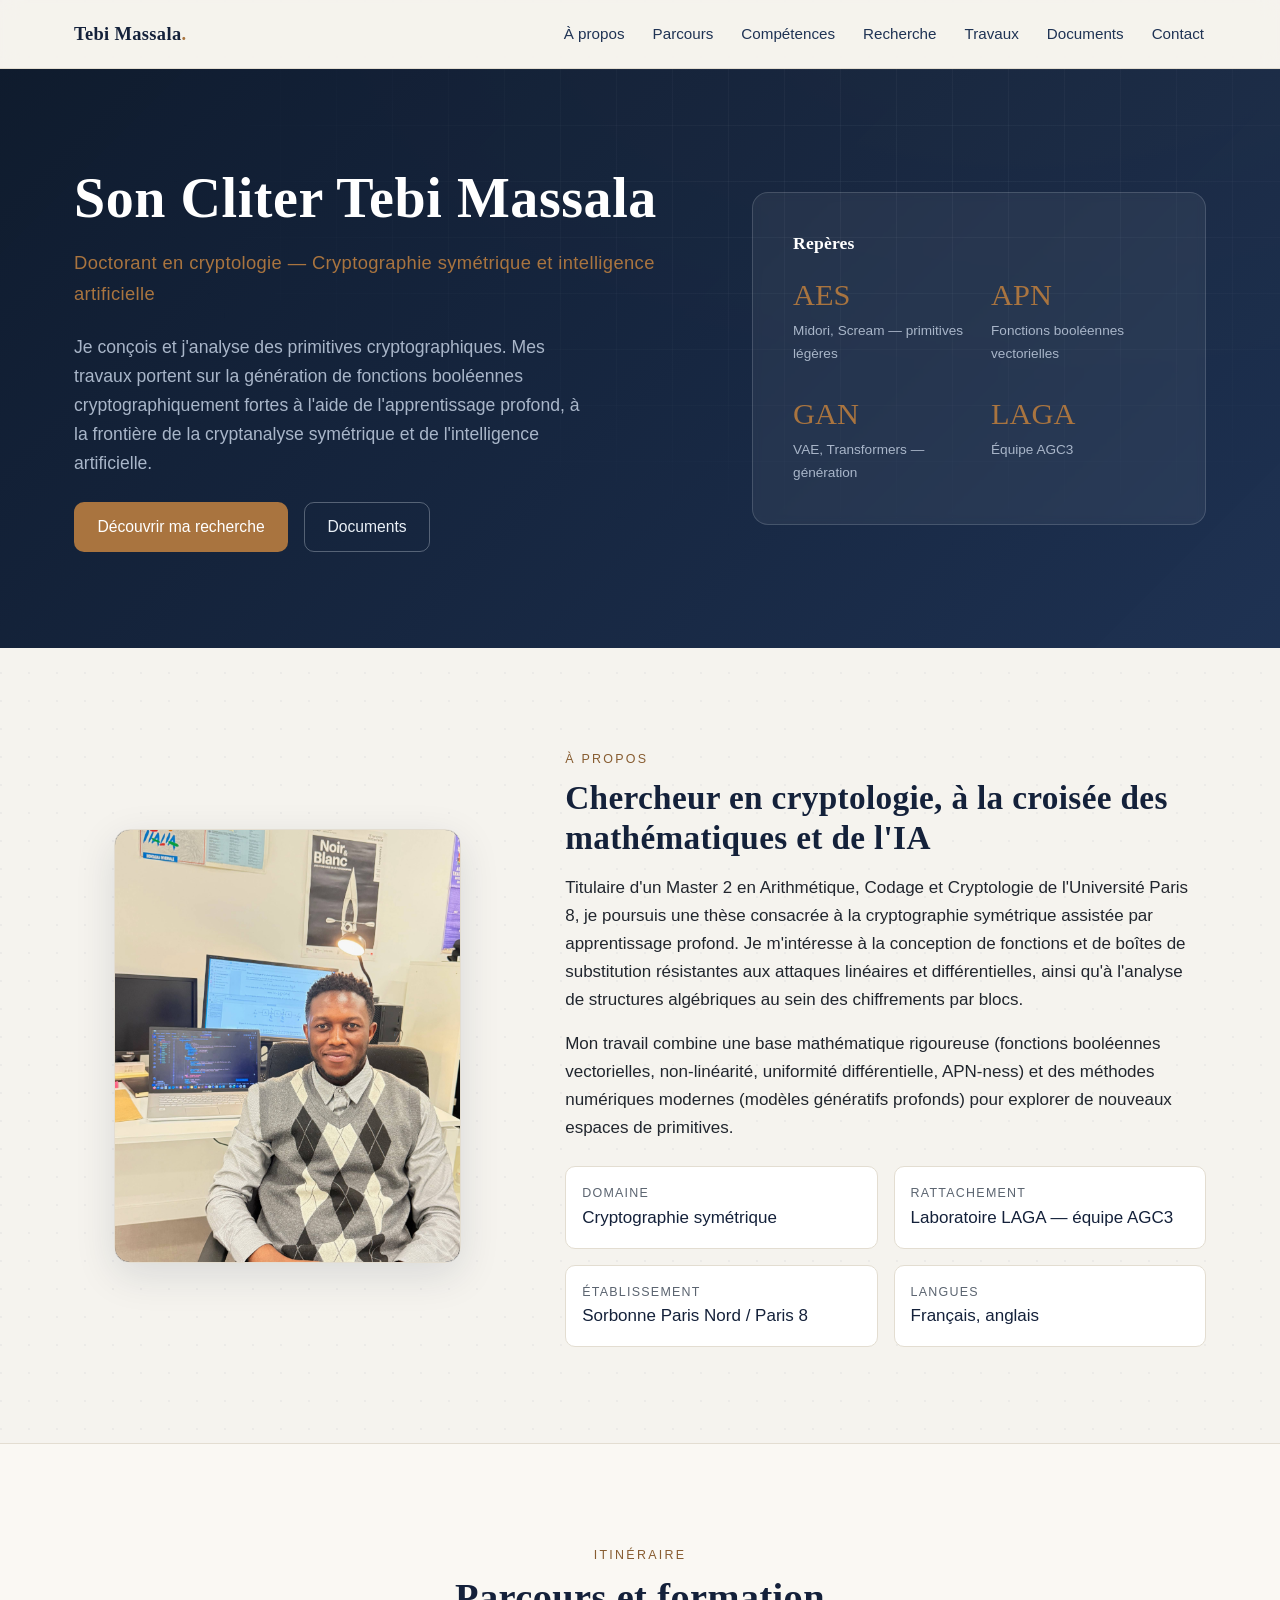
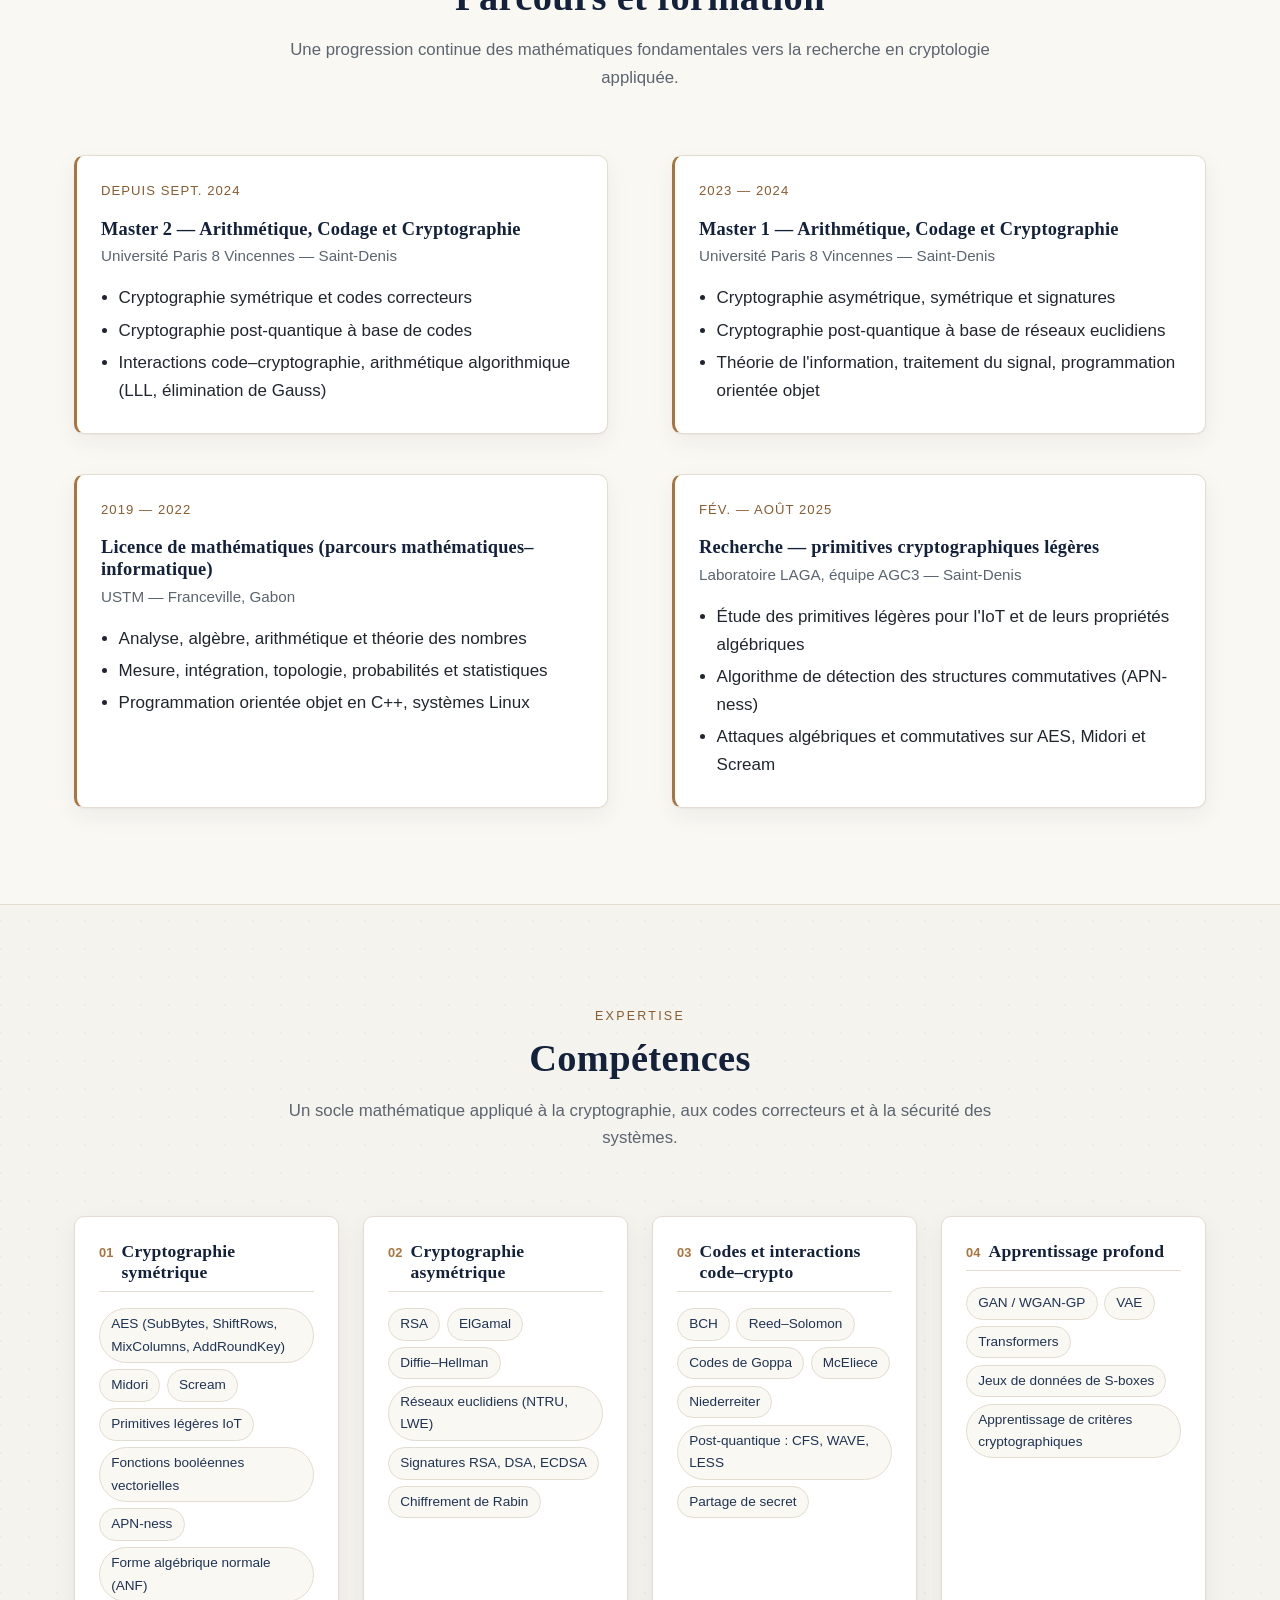
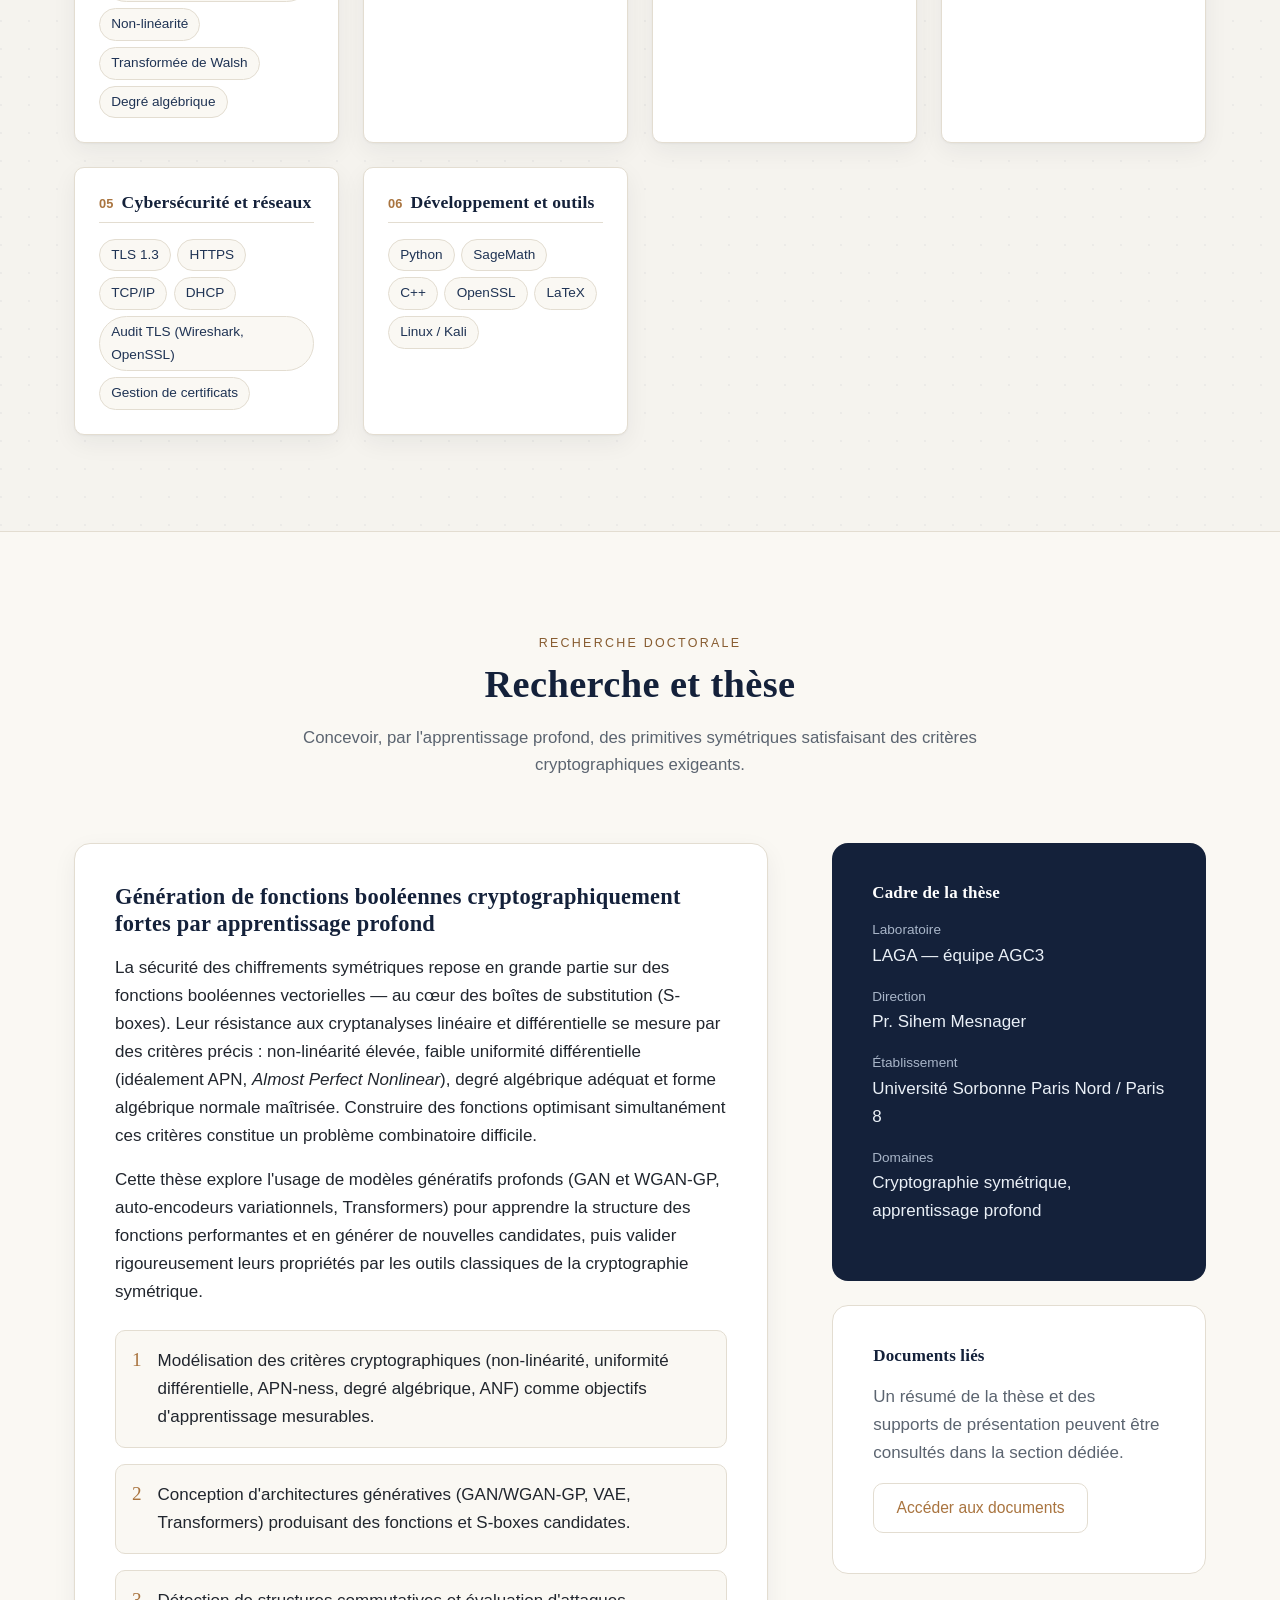
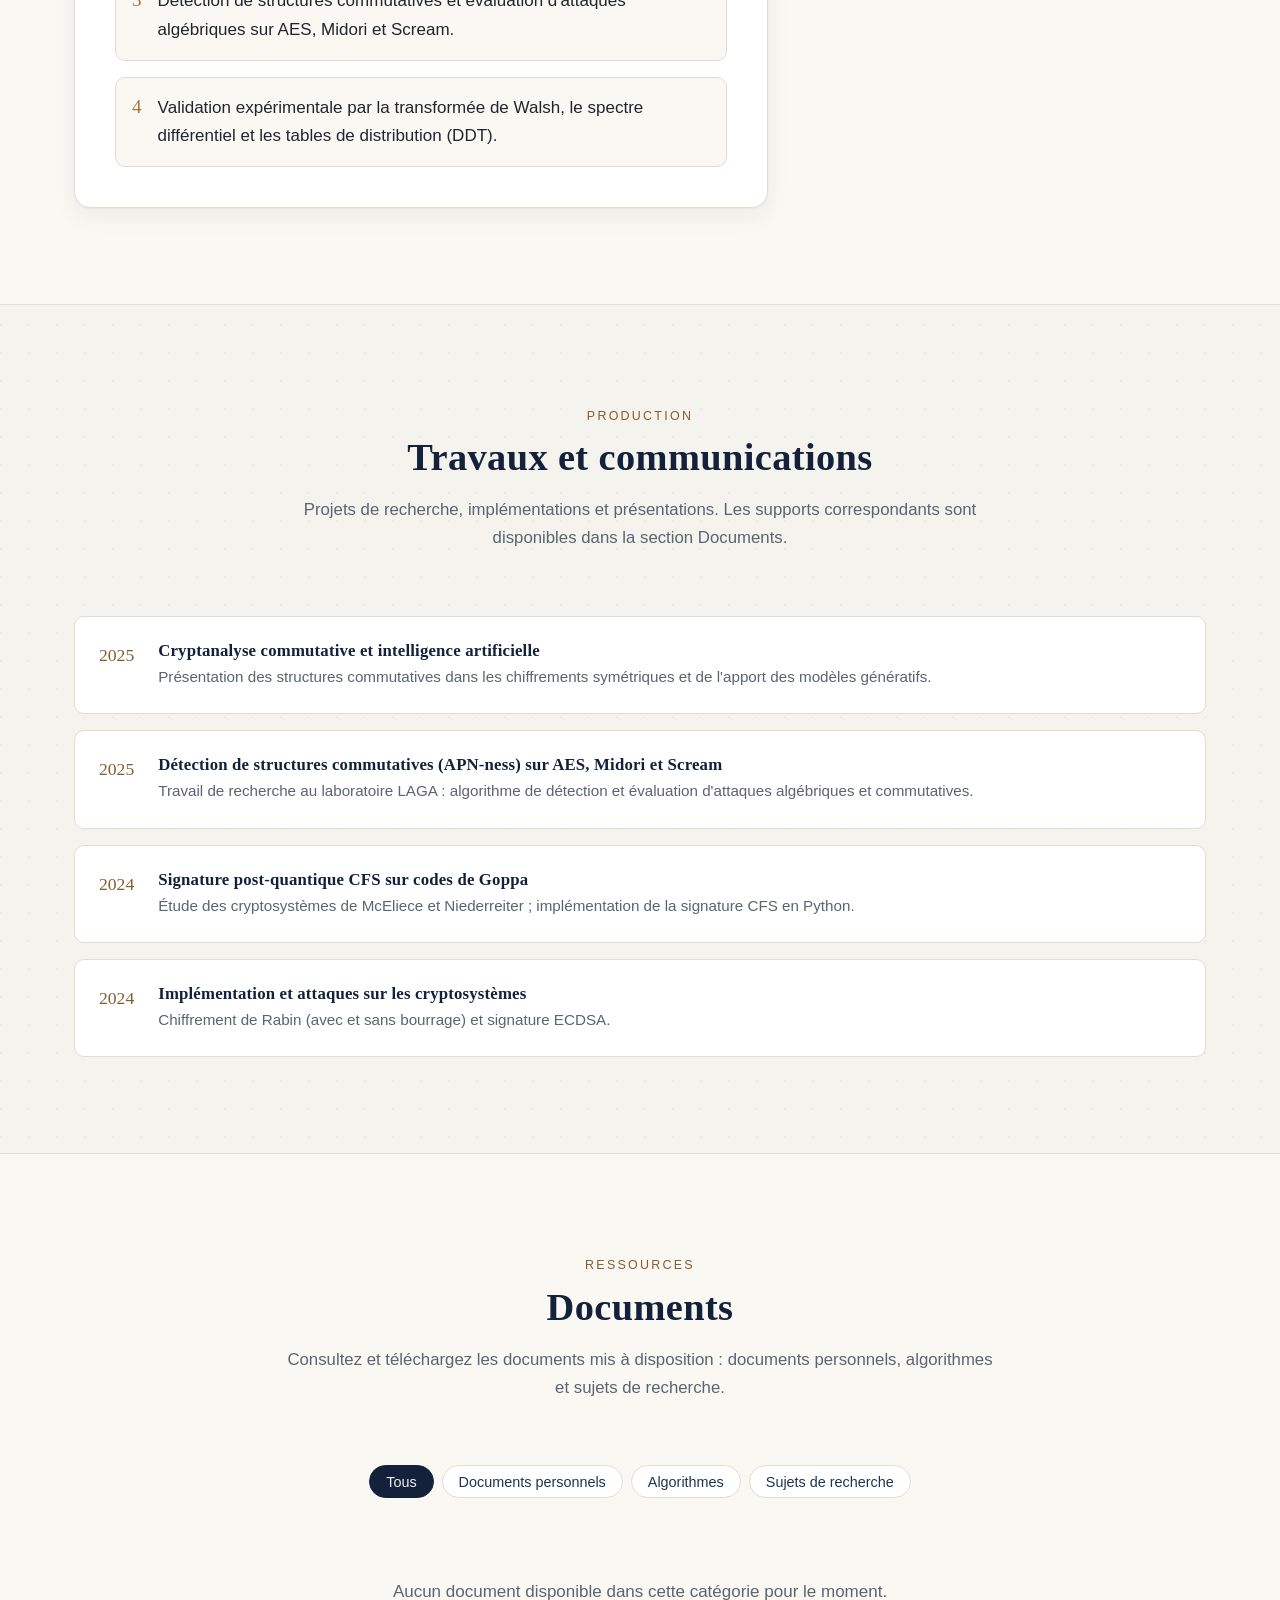
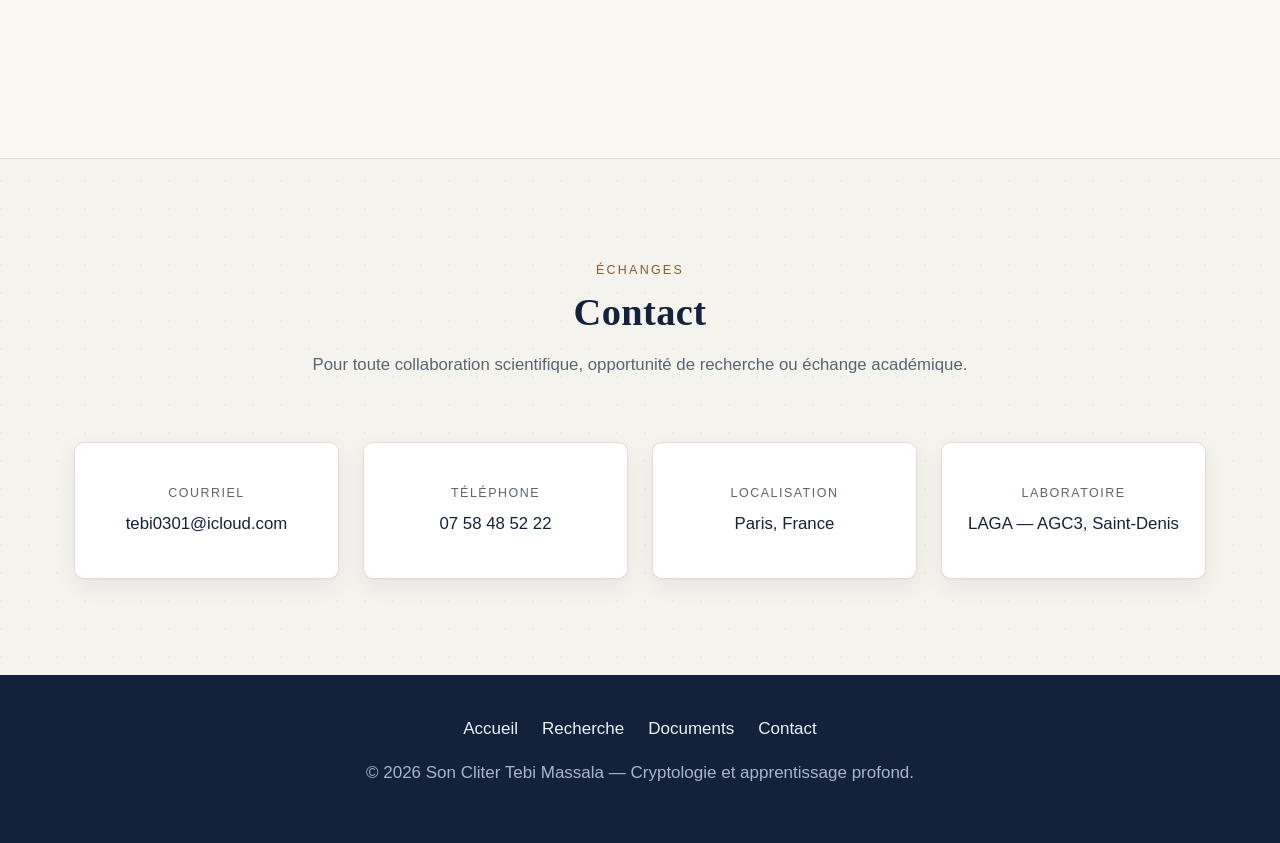
==== index.html @ bdf1daa5 "Site personnel (version GitHub Pages)" ====
<!DOCTYPE html>
<html lang="fr">
<head>
  <meta charset="utf-8">
  <meta name="viewport" content="width=device-width, initial-scale=1">
  <!-- Politique de sécurité du contenu : tout est servi depuis le site lui-même.
       Sur GitHub Pages, les en-têtes HTTP ne sont pas configurables ; cette balise
       apporte une protection équivalente côté navigateur pour l'essentiel. -->
  <meta http-equiv="Content-Security-Policy" content="default-src 'self'; img-src 'self' data:; style-src 'self'; script-src 'self'; base-uri 'self'; object-src 'none'; form-action 'self'">
  <title>Son Cliter Tebi Massala — Cryptologie et apprentissage profond</title>
  <meta name="description" content="Doctorant en cryptologie. Cryptographie symétrique et intelligence artificielle : génération de fonctions booléennes cryptographiquement fortes par apprentissage profond.">
  <meta name="author" content="Son Cliter Tebi Massala">

  <!-- Données structurées (référencement) -->
  <meta property="og:type" content="profile">
  <meta property="og:title" content="Son Cliter Tebi Massala — Cryptologie et IA">
  <meta property="og:description" content="Portfolio scientifique : cryptographie symétrique et apprentissage profond.">
  <meta property="og:locale" content="fr_FR">

  <link rel="icon" href="/img/favicon.svg" type="image/svg+xml">
  <link rel="stylesheet" href="/css/styles.css">
</head>
<body>
  <a class="skip-link" href="#contenu">Aller au contenu principal</a>

  <!-- ===================== EN-TÊTE / NAVIGATION ===================== -->
  <header class="site-header">
    <div class="container nav">
      <a class="nav-brand" href="#accueil">Tebi&nbsp;Massala<span>.</span></a>
      <nav aria-label="Navigation principale">
        <button class="nav-toggle" aria-expanded="false" aria-controls="menu" aria-label="Ouvrir le menu">≡</button>
        <ul class="nav-list" id="menu">
          <li><a href="#a-propos">À propos</a></li>
          <li><a href="#parcours">Parcours</a></li>
          <li><a href="#competences">Compétences</a></li>
          <li><a href="#recherche">Recherche</a></li>
          <li><a href="#publications">Travaux</a></li>
          <li><a href="#documents">Documents</a></li>
          <li><a href="#contact">Contact</a></li>
        </ul>
      </nav>
    </div>
  </header>

  <main id="contenu">

    <!-- ===================== ACCUEIL ===================== -->
    <section class="hero" id="accueil">
      <div class="container hero-grid">
        <div class="hero-intro">
          <h1>Son Cliter Tebi Massala</h1>
          <p class="hero-role">Doctorant en cryptologie — Cryptographie symétrique et intelligence artificielle</p>
          <p class="hero-lead">
            Je conçois et j'analyse des primitives cryptographiques. Mes travaux portent sur la
            génération de fonctions booléennes cryptographiquement fortes à l'aide de l'apprentissage
            profond, à la frontière de la cryptanalyse symétrique et de l'intelligence artificielle.
          </p>
          <div class="hero-actions">
            <a class="btn btn--accent" href="#recherche">Découvrir ma recherche</a>
            <a class="btn btn--ghost-light" href="#documents">Documents</a>
          </div>
        </div>
        <aside class="hero-card" aria-label="Repères">
          <h2>Repères</h2>
          <div class="hero-stats">
            <div class="hero-stat"><div class="num">AES</div><div class="lbl">Midori, Scream — primitives légères</div></div>
            <div class="hero-stat"><div class="num">APN</div><div class="lbl">Fonctions booléennes vectorielles</div></div>
            <div class="hero-stat"><div class="num">GAN</div><div class="lbl">VAE, Transformers — génération</div></div>
            <div class="hero-stat"><div class="num">LAGA</div><div class="lbl">Équipe AGC3</div></div>
          </div>
        </aside>
      </div>
    </section>

    <!-- ===================== À PROPOS ===================== -->
    <section class="section" id="a-propos">
      <div class="container">
        <div class="about-grid">
          <figure class="portrait">
            <!-- Déposez votre photo dans public/img/portrait.jpg : elle s'affichera ici.
                 Tant qu'elle est absente, le monogramme d'arrière-plan reste visible. -->
            <img src="/img/portrait.jpg" alt="Portrait de Son Cliter Tebi Massala" width="480" height="600">
          </figure>
          <div class="about-text">
            <p class="section-eyebrow">À propos</p>
            <h2>Chercheur en cryptologie, à la croisée des mathématiques et de l'IA</h2>
            <p>
              Titulaire d'un Master 2 en Arithmétique, Codage et Cryptologie de l'Université Paris 8,
              je poursuis une thèse consacrée à la cryptographie symétrique assistée par apprentissage
              profond. Je m'intéresse à la conception de fonctions et de boîtes de substitution résistantes
              aux attaques linéaires et différentielles, ainsi qu'à l'analyse de structures algébriques
              au sein des chiffrements par blocs.
            </p>
            <p>
              Mon travail combine une base mathématique rigoureuse (fonctions booléennes vectorielles,
              non-linéarité, uniformité différentielle, APN-ness) et des méthodes numériques modernes
              (modèles génératifs profonds) pour explorer de nouveaux espaces de primitives.
            </p>
            <div class="about-meta">
              <div class="item"><div class="k">Domaine</div><div class="v">Cryptographie symétrique</div></div>
              <div class="item"><div class="k">Rattachement</div><div class="v">Laboratoire LAGA — équipe AGC3</div></div>
              <div class="item"><div class="k">Établissement</div><div class="v">Sorbonne Paris Nord / Paris 8</div></div>
              <div class="item"><div class="k">Langues</div><div class="v">Français, anglais</div></div>
            </div>
          </div>
        </div>
      </div>
    </section>

    <!-- ===================== PARCOURS & FORMATION ===================== -->
    <section class="section section--alt" id="parcours">
      <div class="container">
        <div class="section-head">
          <p class="section-eyebrow">Itinéraire</p>
          <h2 class="section-title">Parcours et formation</h2>
          <p class="section-lead">Une progression continue des mathématiques fondamentales vers la recherche en cryptologie appliquée.</p>
        </div>
        <div class="timeline">
          <article class="tl-item">
            <p class="tl-period">Depuis sept. 2024</p>
            <h3>Master 2 — Arithmétique, Codage et Cryptographie</h3>
            <p class="tl-place">Université Paris 8 Vincennes — Saint-Denis</p>
            <ul>
              <li>Cryptographie symétrique et codes correcteurs</li>
              <li>Cryptographie post-quantique à base de codes</li>
              <li>Interactions code–cryptographie, arithmétique algorithmique (LLL, élimination de Gauss)</li>
            </ul>
          </article>
          <article class="tl-item">
            <p class="tl-period">2023 — 2024</p>
            <h3>Master 1 — Arithmétique, Codage et Cryptographie</h3>
            <p class="tl-place">Université Paris 8 Vincennes — Saint-Denis</p>
            <ul>
              <li>Cryptographie asymétrique, symétrique et signatures</li>
              <li>Cryptographie post-quantique à base de réseaux euclidiens</li>
              <li>Théorie de l'information, traitement du signal, programmation orientée objet</li>
            </ul>
          </article>
          <article class="tl-item">
            <p class="tl-period">2019 — 2022</p>
            <h3>Licence de mathématiques (parcours mathématiques–informatique)</h3>
            <p class="tl-place">USTM — Franceville, Gabon</p>
            <ul>
              <li>Analyse, algèbre, arithmétique et théorie des nombres</li>
              <li>Mesure, intégration, topologie, probabilités et statistiques</li>
              <li>Programmation orientée objet en C++, systèmes Linux</li>
            </ul>
          </article>
          <article class="tl-item">
            <p class="tl-period">Fév. — Août 2025</p>
            <h3>Recherche — primitives cryptographiques légères</h3>
            <p class="tl-place">Laboratoire LAGA, équipe AGC3 — Saint-Denis</p>
            <ul>
              <li>Étude des primitives légères pour l'IoT et de leurs propriétés algébriques</li>
              <li>Algorithme de détection des structures commutatives (APN-ness)</li>
              <li>Attaques algébriques et commutatives sur AES, Midori et Scream</li>
            </ul>
          </article>
        </div>
      </div>
    </section>

    <!-- ===================== COMPÉTENCES ===================== -->
    <section class="section" id="competences">
      <div class="container">
        <div class="section-head">
          <p class="section-eyebrow">Expertise</p>
          <h2 class="section-title">Compétences</h2>
          <p class="section-lead">Un socle mathématique appliqué à la cryptographie, aux codes correcteurs et à la sécurité des systèmes.</p>
        </div>
        <div class="skills-grid">
          <article class="skill-card">
            <h3><span class="idx">01</span> Cryptographie symétrique</h3>
            <ul class="tag-list">
              <li>AES (SubBytes, ShiftRows, MixColumns, AddRoundKey)</li>
              <li>Midori</li><li>Scream</li><li>Primitives légères IoT</li>
              <li>Fonctions booléennes vectorielles</li><li>APN-ness</li>
              <li>Forme algébrique normale (ANF)</li><li>Non-linéarité</li>
              <li>Transformée de Walsh</li><li>Degré algébrique</li>
            </ul>
          </article>
          <article class="skill-card">
            <h3><span class="idx">02</span> Cryptographie asymétrique</h3>
            <ul class="tag-list">
              <li>RSA</li><li>ElGamal</li><li>Diffie–Hellman</li>
              <li>Réseaux euclidiens (NTRU, LWE)</li>
              <li>Signatures RSA, DSA, ECDSA</li><li>Chiffrement de Rabin</li>
            </ul>
          </article>
          <article class="skill-card">
            <h3><span class="idx">03</span> Codes et interactions code–crypto</h3>
            <ul class="tag-list">
              <li>BCH</li><li>Reed–Solomon</li><li>Codes de Goppa</li>
              <li>McEliece</li><li>Niederreiter</li>
              <li>Post-quantique : CFS, WAVE, LESS</li>
              <li>Partage de secret</li>
            </ul>
          </article>
          <article class="skill-card">
            <h3><span class="idx">04</span> Apprentissage profond</h3>
            <ul class="tag-list">
              <li>GAN / WGAN-GP</li><li>VAE</li><li>Transformers</li>
              <li>Jeux de données de S-boxes</li>
              <li>Apprentissage de critères cryptographiques</li>
            </ul>
          </article>
          <article class="skill-card">
            <h3><span class="idx">05</span> Cybersécurité et réseaux</h3>
            <ul class="tag-list">
              <li>TLS 1.3</li><li>HTTPS</li><li>TCP/IP</li><li>DHCP</li>
              <li>Audit TLS (Wireshark, OpenSSL)</li><li>Gestion de certificats</li>
            </ul>
          </article>
          <article class="skill-card">
            <h3><span class="idx">06</span> Développement et outils</h3>
            <ul class="tag-list">
              <li>Python</li><li>SageMath</li><li>C++</li>
              <li>OpenSSL</li><li>LaTeX</li><li>Linux / Kali</li>
            </ul>
          </article>
        </div>
      </div>
    </section>

    <!-- ===================== RECHERCHE & THÈSE ===================== -->
    <section class="section section--alt" id="recherche">
      <div class="container">
        <div class="section-head">
          <p class="section-eyebrow">Recherche doctorale</p>
          <h2 class="section-title">Recherche et thèse</h2>
          <p class="section-lead">Concevoir, par l'apprentissage profond, des primitives symétriques satisfaisant des critères cryptographiques exigeants.</p>
        </div>
        <div class="research">
          <article class="research-main">
            <h3>Génération de fonctions booléennes cryptographiquement fortes par apprentissage profond</h3>
            <p class="research-abstract">
              La sécurité des chiffrements symétriques repose en grande partie sur des fonctions
              booléennes vectorielles — au cœur des boîtes de substitution (S-boxes). Leur résistance
              aux cryptanalyses linéaire et différentielle se mesure par des critères précis :
              non-linéarité élevée, faible uniformité différentielle (idéalement APN, <em>Almost Perfect
              Nonlinear</em>), degré algébrique adéquat et forme algébrique normale maîtrisée. Construire
              des fonctions optimisant simultanément ces critères constitue un problème combinatoire
              difficile.
            </p>
            <p class="research-abstract">
              Cette thèse explore l'usage de modèles génératifs profonds (GAN et WGAN-GP, auto-encodeurs
              variationnels, Transformers) pour apprendre la structure des fonctions performantes et en
              générer de nouvelles candidates, puis valider rigoureusement leurs propriétés par les outils
              classiques de la cryptographie symétrique.
            </p>
            <ol class="axes">
              <li><span class="ax-num">1</span><span>Modélisation des critères cryptographiques (non-linéarité, uniformité différentielle, APN-ness, degré algébrique, ANF) comme objectifs d'apprentissage mesurables.</span></li>
              <li><span class="ax-num">2</span><span>Conception d'architectures génératives (GAN/WGAN-GP, VAE, Transformers) produisant des fonctions et S-boxes candidates.</span></li>
              <li><span class="ax-num">3</span><span>Détection de structures commutatives et évaluation d'attaques algébriques sur AES, Midori et Scream.</span></li>
              <li><span class="ax-num">4</span><span>Validation expérimentale par la transformée de Walsh, le spectre différentiel et les tables de distribution (DDT).</span></li>
            </ol>
          </article>
          <aside class="research-aside">
            <div class="aside-card">
              <h4>Cadre de la thèse</h4>
              <div class="k">Laboratoire</div><div class="v">LAGA — équipe AGC3</div>
              <div class="k">Direction</div><div class="v">Pr. Sihem Mesnager</div>
              <div class="k">Établissement</div><div class="v">Université Sorbonne Paris Nord / Paris 8</div>
              <div class="k">Domaines</div><div class="v">Cryptographie symétrique, apprentissage profond</div>
            </div>
            <div class="aside-card aside-card--light">
              <h4>Documents liés</h4>
              <p>Un résumé de la thèse et des supports de présentation peuvent être consultés dans la section dédiée.</p>
              <a class="btn btn--ghost" href="#documents">Accéder aux documents</a>
            </div>
          </aside>
        </div>
      </div>
    </section>

    <!-- ===================== TRAVAUX & COMMUNICATIONS ===================== -->
    <section class="section" id="publications">
      <div class="container">
        <div class="section-head">
          <p class="section-eyebrow">Production</p>
          <h2 class="section-title">Travaux et communications</h2>
          <p class="section-lead">Projets de recherche, implémentations et présentations. Les supports correspondants sont disponibles dans la section Documents.</p>
        </div>
        <ul class="pub-list">
          <li class="pub-item">
            <span class="pub-year">2025</span>
            <div>
              <h3>Cryptanalyse commutative et intelligence artificielle</h3>
              <p>Présentation des structures commutatives dans les chiffrements symétriques et de l'apport des modèles génératifs.</p>
            </div>
          </li>
          <li class="pub-item">
            <span class="pub-year">2025</span>
            <div>
              <h3>Détection de structures commutatives (APN-ness) sur AES, Midori et Scream</h3>
              <p>Travail de recherche au laboratoire LAGA : algorithme de détection et évaluation d'attaques algébriques et commutatives.</p>
            </div>
          </li>
          <li class="pub-item">
            <span class="pub-year">2024</span>
            <div>
              <h3>Signature post-quantique CFS sur codes de Goppa</h3>
              <p>Étude des cryptosystèmes de McEliece et Niederreiter ; implémentation de la signature CFS en Python.</p>
            </div>
          </li>
          <li class="pub-item">
            <span class="pub-year">2024</span>
            <div>
              <h3>Implémentation et attaques sur les cryptosystèmes</h3>
              <p>Chiffrement de Rabin (avec et sans bourrage) et signature ECDSA.</p>
            </div>
          </li>
        </ul>
      </div>
    </section>

    <!-- ===================== DOCUMENTS ===================== -->
    <section class="section section--alt" id="documents">
      <div class="container">
        <div class="section-head">
          <p class="section-eyebrow">Ressources</p>
          <h2 class="section-title">Documents</h2>
          <p class="section-lead">Consultez et téléchargez les documents mis à disposition : documents personnels, algorithmes et sujets de recherche.</p>
        </div>

        <div class="doc-filters" id="doc-filters" role="group" aria-label="Filtrer les documents par catégorie">
          <button class="doc-filter" data-cat="all" aria-pressed="true">Tous</button>
          <button class="doc-filter" data-cat="documents-personnels" aria-pressed="false">Documents personnels</button>
          <button class="doc-filter" data-cat="algorithmes" aria-pressed="false">Algorithmes</button>
          <button class="doc-filter" data-cat="sujets-de-recherche" aria-pressed="false">Sujets de recherche</button>
        </div>

        <div class="docs-grid" id="docs-grid" aria-live="polite">
          <p class="doc-empty">Chargement des documents…</p>
        </div>
      </div>
    </section>

    <!-- ===================== CONTACT ===================== -->
    <section class="section" id="contact">
      <div class="container">
        <div class="section-head">
          <p class="section-eyebrow">Échanges</p>
          <h2 class="section-title">Contact</h2>
          <p class="section-lead">Pour toute collaboration scientifique, opportunité de recherche ou échange académique.</p>
        </div>
        <div class="contact-grid">
          <div class="contact-card">
            <div class="k">Courriel</div>
            <a class="v" href="mailto:tebi0301@icloud.com">tebi0301@icloud.com</a>
          </div>
          <div class="contact-card">
            <div class="k">Téléphone</div>
            <a class="v" href="tel:+33758485222">07 58 48 52 22</a>
          </div>
          <div class="contact-card">
            <div class="k">Localisation</div>
            <div class="v">Paris, France</div>
          </div>
          <div class="contact-card">
            <div class="k">Laboratoire</div>
            <div class="v">LAGA — AGC3, Saint-Denis</div>
          </div>
        </div>
      </div>
    </section>

  </main>

  <!-- ===================== PIED DE PAGE ===================== -->
  <footer class="site-footer">
    <div class="container">
      <nav class="footer-nav" aria-label="Navigation de pied de page">
        <a href="#accueil">Accueil</a>
        <a href="#recherche">Recherche</a>
        <a href="#documents">Documents</a>
        <a href="#contact">Contact</a>
      </nav>
      <p>&copy; <span id="year"></span> Son Cliter Tebi Massala — Cryptologie et apprentissage profond.</p>
    </div>
  </footer>

  <script src="/js/main.js" defer></script>
</body>
</html>
---- css/styles.css ----
/* =============================================================================
   Système de design — portfolio scientifique
   Palette neutre et profonde (navy / sable / cuivre), typographie soignée,
   mises en page en grille occupant l'espace horizontal et vertical.
   ========================================================================== */

:root {
  /* Couleurs */
  --ink: #14213a;          /* navy profond — texte fort, fonds sombres */
  --ink-soft: #1f3354;
  --paper: #f5f3ee;        /* sable chaud — fond général */
  --surface: #ffffff;
  --surface-alt: #faf8f3;
  --line: #e3ddd1;         /* filets discrets */
  --muted: #5b6470;        /* texte secondaire */
  --text: #21262e;         /* texte principal */
  --accent: #a9743f;       /* cuivre sobre */
  --accent-deep: #875c30;
  --on-dark: #eaf0f7;
  --on-dark-muted: #a9b6c9;

  /* Typographie */
  --serif: "Iowan Old Style", "Palatino Linotype", Palatino, Georgia, "Times New Roman", serif;
  --sans: -apple-system, BlinkMacSystemFont, "Segoe UI", Roboto, "Helvetica Neue", Arial, sans-serif;

  /* Échelle d'espacement régulière */
  --space-1: 0.5rem;
  --space-2: 1rem;
  --space-3: 1.5rem;
  --space-4: 2.5rem;
  --space-5: 4rem;
  --space-6: 6rem;

  --radius: 10px;
  --radius-lg: 16px;
  --shadow: 0 1px 2px rgba(20, 33, 58, 0.04), 0 8px 24px rgba(20, 33, 58, 0.06);
  --shadow-lg: 0 12px 40px rgba(20, 33, 58, 0.12);

  --container: 1180px;
}

/* --- Réinitialisation légère --------------------------------------------- */
*,
*::before,
*::after { box-sizing: border-box; }

html { scroll-behavior: smooth; }

body {
  margin: 0;
  font-family: var(--sans);
  font-size: 17px;
  line-height: 1.65;
  color: var(--text);
  background-color: var(--paper);
  /* Texture géométrique très discrète, évoquant un réseau/lattice. */
  background-image:
    radial-gradient(circle at 1px 1px, rgba(20, 33, 58, 0.04) 1px, transparent 0);
  background-size: 28px 28px;
  -webkit-font-smoothing: antialiased;
  text-rendering: optimizeLegibility;
}

h1, h2, h3, h4 {
  font-family: var(--serif);
  color: var(--ink);
  line-height: 1.2;
  font-weight: 600;
  margin: 0 0 var(--space-2);
  letter-spacing: 0.01em;
}

p { margin: 0 0 var(--space-2); }

a { color: var(--accent-deep); text-decoration: none; }
a:hover { text-decoration: underline; }

img { max-width: 100%; display: block; }

:focus-visible {
  outline: 3px solid var(--accent);
  outline-offset: 2px;
  border-radius: 4px;
}

/* Lien d'évitement pour l'accessibilité clavier. */
.skip-link {
  position: absolute;
  left: -999px;
  top: 0;
  background: var(--ink);
  color: var(--on-dark);
  padding: var(--space-1) var(--space-2);
  z-index: 100;
}
.skip-link:focus { left: var(--space-2); top: var(--space-2); }

/* --- Conteneurs et rythme vertical --------------------------------------- */
.container {
  width: 100%;
  max-width: var(--container);
  margin-inline: auto;
  padding-inline: var(--space-3);
}

.section { padding-block: var(--space-6); }
.section--alt { background: var(--surface-alt); border-block: 1px solid var(--line); }

.section-head {
  text-align: center;
  max-width: 720px;
  margin: 0 auto var(--space-5);
}
.section-eyebrow {
  display: inline-block;
  font-family: var(--sans);
  font-size: 0.78rem;
  letter-spacing: 0.18em;
  text-transform: uppercase;
  color: var(--accent-deep);
  margin-bottom: var(--space-1);
}
.section-title { font-size: clamp(1.7rem, 3vw, 2.4rem); }
.section-lead { color: var(--muted); font-size: 1.05rem; }

/* --- En-tête / navigation ------------------------------------------------ */
.site-header {
  position: sticky;
  top: 0;
  z-index: 50;
  background: rgba(245, 243, 238, 0.85);
  backdrop-filter: saturate(150%) blur(10px);
  border-bottom: 1px solid var(--line);
}
.nav {
  display: flex;
  align-items: center;
  justify-content: space-between;
  gap: var(--space-3);
  height: 68px;
}
.nav-brand {
  font-family: var(--serif);
  font-weight: 600;
  font-size: 1.15rem;
  color: var(--ink);
  letter-spacing: 0.02em;
}
.nav-brand span { color: var(--accent); }
.nav-list {
  display: flex;
  gap: var(--space-3);
  list-style: none;
  margin: 0;
  padding: 0;
}
.nav-list a {
  color: var(--ink-soft);
  font-size: 0.95rem;
  padding: var(--space-1) 2px;
  border-bottom: 2px solid transparent;
}
.nav-list a:hover { text-decoration: none; border-bottom-color: var(--accent); }

.nav-toggle {
  display: none;
  background: none;
  border: 1px solid var(--line);
  border-radius: 8px;
  width: 44px;
  height: 40px;
  cursor: pointer;
  color: var(--ink);
}

/* --- Boutons ------------------------------------------------------------- */
.btn {
  display: inline-flex;
  align-items: center;
  gap: var(--space-1);
  font-family: var(--sans);
  font-size: 0.98rem;
  font-weight: 500;
  padding: 0.7rem 1.4rem;
  border-radius: var(--radius);
  border: 1px solid transparent;
  cursor: pointer;
  transition: transform 0.15s ease, background 0.2s ease, box-shadow 0.2s ease;
}
.btn:hover { text-decoration: none; transform: translateY(-1px); }
.btn--primary { background: var(--ink); color: var(--on-dark); }
.btn--primary:hover { background: var(--ink-soft); }
.btn--ghost { background: transparent; color: var(--ink); border-color: var(--line); }
.btn--ghost:hover { border-color: var(--accent); }
.btn--accent { background: var(--accent); color: #fff; }
.btn--accent:hover { background: var(--accent-deep); }
/* Variante du bouton fantôme sur fond sombre (accueil). */
.btn--ghost-light { background: transparent; color: var(--on-dark); border-color: rgba(234, 240, 247, 0.3); }
.btn--ghost-light:hover { border-color: var(--accent); }

/* --- Accueil (hero) ------------------------------------------------------ */
.hero {
  position: relative;
  color: var(--on-dark);
  background:
    linear-gradient(135deg, rgba(15, 27, 45, 0.94), rgba(31, 51, 84, 0.92)),
    radial-gradient(1200px 600px at 80% -10%, rgba(169, 116, 63, 0.35), transparent 60%);
  background-color: var(--ink);
  overflow: hidden;
}
/* Motif de lignes croisées discret, évoquant une grille cryptographique. */
.hero::after {
  content: "";
  position: absolute;
  inset: 0;
  background-image:
    linear-gradient(rgba(234, 240, 247, 0.05) 1px, transparent 1px),
    linear-gradient(90deg, rgba(234, 240, 247, 0.05) 1px, transparent 1px);
  background-size: 56px 56px;
  mask-image: radial-gradient(1000px 500px at 70% 20%, #000, transparent 75%);
  pointer-events: none;
}
.hero-grid {
  position: relative;
  display: grid;
  grid-template-columns: 1.15fr 0.85fr;
  gap: var(--space-5);
  align-items: center;
  padding-block: var(--space-6);
}
.hero h1 {
  color: #fff;
  font-size: clamp(2.2rem, 4.6vw, 3.5rem);
  margin-bottom: var(--space-2);
}
.hero-role {
  font-size: 1.15rem;
  color: var(--accent);
  font-weight: 500;
  letter-spacing: 0.02em;
  margin-bottom: var(--space-3);
}
.hero-lead { color: var(--on-dark-muted); font-size: 1.1rem; max-width: 52ch; }
.hero-actions { display: flex; flex-wrap: wrap; gap: var(--space-2); margin-top: var(--space-3); }

.hero-card {
  background: rgba(255, 255, 255, 0.06);
  border: 1px solid rgba(234, 240, 247, 0.16);
  border-radius: var(--radius-lg);
  padding: var(--space-4);
  backdrop-filter: blur(4px);
}
.hero-card h2 { color: #fff; font-size: 1.1rem; }
.hero-stats { display: grid; grid-template-columns: repeat(2, 1fr); gap: var(--space-3); margin-top: var(--space-2); }
.hero-stat .num { font-family: var(--serif); font-size: 1.9rem; color: var(--accent); }
.hero-stat .lbl { color: var(--on-dark-muted); font-size: 0.85rem; }

/* --- À propos ------------------------------------------------------------ */
.about-grid {
  display: grid;
  grid-template-columns: 0.8fr 1.2fr;
  gap: var(--space-5);
  align-items: center;
}
.portrait {
  position: relative;
  border-radius: var(--radius-lg);
  overflow: hidden;
  box-shadow: var(--shadow-lg);
  border: 1px solid var(--line);
  /* Le monogramme sert d'arrière-plan de secours tant que la photo n'est pas
     déposée : si /img/portrait.jpg est absent, ce visuel reste affiché. */
  background: var(--surface) url('/img/portrait.svg') center / cover no-repeat;
}
.portrait img { width: 100%; height: 100%; object-fit: cover; aspect-ratio: 4 / 5; }
.about-text h2 { font-size: clamp(1.6rem, 2.6vw, 2.1rem); }
.about-meta {
  display: grid;
  grid-template-columns: repeat(2, 1fr);
  gap: var(--space-2);
  margin-top: var(--space-3);
}
.about-meta .item {
  background: var(--surface);
  border: 1px solid var(--line);
  border-radius: var(--radius);
  padding: var(--space-2);
}
.about-meta .k { font-size: 0.78rem; letter-spacing: 0.1em; text-transform: uppercase; color: var(--muted); }
.about-meta .v { font-weight: 500; color: var(--ink); }

/* --- Parcours (frise) ---------------------------------------------------- */
.timeline {
  display: grid;
  grid-template-columns: 1fr 1fr;
  gap: var(--space-4) var(--space-5);
}
.tl-item {
  background: var(--surface);
  border: 1px solid var(--line);
  border-left: 3px solid var(--accent);
  border-radius: var(--radius);
  padding: var(--space-3);
  box-shadow: var(--shadow);
}
.tl-period { font-size: 0.82rem; letter-spacing: 0.08em; text-transform: uppercase; color: var(--accent-deep); }
.tl-item h3 { font-size: 1.15rem; margin: 0.3rem 0 0.2rem; }
.tl-place { color: var(--muted); font-size: 0.95rem; margin-bottom: var(--space-2); }
.tl-item ul { margin: 0; padding-left: 1.1rem; color: var(--text); }
.tl-item li { margin-bottom: 0.25rem; }

/* --- Compétences --------------------------------------------------------- */
.skills-grid {
  display: grid;
  grid-template-columns: repeat(auto-fit, minmax(260px, 1fr));
  gap: var(--space-3);
}
.skill-card {
  background: var(--surface);
  border: 1px solid var(--line);
  border-radius: var(--radius);
  padding: var(--space-3);
  box-shadow: var(--shadow);
}
.skill-card h3 {
  font-size: 1.1rem;
  display: flex;
  align-items: baseline;
  gap: var(--space-1);
  border-bottom: 1px solid var(--line);
  padding-bottom: var(--space-1);
  margin-bottom: var(--space-2);
}
.skill-card h3 .idx { font-family: var(--sans); font-size: 0.8rem; color: var(--accent); }
.tag-list { display: flex; flex-wrap: wrap; gap: 0.4rem; list-style: none; margin: 0; padding: 0; }
.tag-list li {
  font-size: 0.85rem;
  color: var(--ink-soft);
  background: var(--surface-alt);
  border: 1px solid var(--line);
  border-radius: 999px;
  padding: 0.25rem 0.7rem;
}

/* --- Recherche & thèse --------------------------------------------------- */
.research {
  display: grid;
  grid-template-columns: 1.3fr 0.7fr;
  gap: var(--space-5);
  align-items: start;
}
.research-main {
  background: var(--surface);
  border: 1px solid var(--line);
  border-radius: var(--radius-lg);
  padding: var(--space-4);
  box-shadow: var(--shadow);
}
.research-main h3 { font-size: 1.4rem; }
.research-abstract { color: var(--text); }
.axes { list-style: none; margin: var(--space-3) 0 0; padding: 0; display: grid; gap: var(--space-2); }
.axes li {
  display: grid;
  grid-template-columns: auto 1fr;
  gap: var(--space-2);
  align-items: start;
  padding: var(--space-2);
  background: var(--surface-alt);
  border: 1px solid var(--line);
  border-radius: var(--radius);
}
.axes .ax-num {
  font-family: var(--serif);
  color: var(--accent);
  font-size: 1.2rem;
  line-height: 1.4;
}
.research-aside {
  display: grid;
  gap: var(--space-3);
}
.aside-card {
  background: var(--ink);
  color: var(--on-dark);
  border-radius: var(--radius-lg);
  padding: var(--space-4);
}
.aside-card h4 { color: #fff; }
.aside-card .k { color: var(--on-dark-muted); font-size: 0.85rem; }
.aside-card .v { color: var(--on-dark); font-weight: 500; margin-bottom: var(--space-2); }
.aside-card a { color: var(--accent); }
/* Variante claire de la carte latérale. */
.aside-card--light { background: var(--surface); color: var(--text); border: 1px solid var(--line); }
.aside-card--light h4 { color: var(--ink); }
.aside-card--light p { color: var(--muted); margin: 0 0 var(--space-2); }

/* --- Publications -------------------------------------------------------- */
.pub-list { list-style: none; margin: 0; padding: 0; display: grid; gap: var(--space-2); }
.pub-item {
  display: grid;
  grid-template-columns: auto 1fr;
  gap: var(--space-3);
  background: var(--surface);
  border: 1px solid var(--line);
  border-radius: var(--radius);
  padding: var(--space-3);
}
.pub-year {
  font-family: var(--serif);
  font-size: 1.1rem;
  color: var(--accent-deep);
  white-space: nowrap;
}
.pub-item h3 { font-size: 1.05rem; margin-bottom: 0.2rem; }
.pub-item p { color: var(--muted); margin: 0; font-size: 0.95rem; }

/* --- Documents ----------------------------------------------------------- */
.doc-filters {
  display: flex;
  flex-wrap: wrap;
  justify-content: center;
  gap: var(--space-1);
  margin-bottom: var(--space-4);
}
.doc-filter {
  font-family: var(--sans);
  font-size: 0.9rem;
  padding: 0.45rem 1rem;
  border: 1px solid var(--line);
  background: var(--surface);
  border-radius: 999px;
  cursor: pointer;
  color: var(--ink-soft);
}
.doc-filter[aria-pressed="true"] { background: var(--ink); color: var(--on-dark); border-color: var(--ink); }

.docs-grid {
  display: grid;
  grid-template-columns: repeat(auto-fill, minmax(280px, 1fr));
  gap: var(--space-3);
}
.doc-card {
  display: flex;
  flex-direction: column;
  background: var(--surface);
  border: 1px solid var(--line);
  border-radius: var(--radius);
  padding: var(--space-3);
  box-shadow: var(--shadow);
}
.doc-cat {
  font-size: 0.74rem;
  letter-spacing: 0.1em;
  text-transform: uppercase;
  color: var(--accent-deep);
  margin-bottom: var(--space-1);
}
.doc-card h3 { font-size: 1.1rem; margin-bottom: 0.3rem; }
.doc-card p { color: var(--muted); font-size: 0.92rem; flex: 1; }
.doc-meta { font-size: 0.82rem; color: var(--muted); margin-bottom: var(--space-2); }
.doc-empty { text-align: center; color: var(--muted); padding: var(--space-4); grid-column: 1 / -1; }

/* --- Contact ------------------------------------------------------------- */
.contact-grid {
  display: grid;
  grid-template-columns: repeat(auto-fit, minmax(240px, 1fr));
  gap: var(--space-3);
}
.contact-card {
  text-align: center;
  background: var(--surface);
  border: 1px solid var(--line);
  border-radius: var(--radius);
  padding: var(--space-4) var(--space-3);
  box-shadow: var(--shadow);
}
.contact-card .k { font-size: 0.78rem; letter-spacing: 0.12em; text-transform: uppercase; color: var(--muted); margin-bottom: 0.4rem; }
.contact-card .v { font-size: 1.05rem; color: var(--ink); font-weight: 500; word-break: break-word; }

/* --- Pied de page -------------------------------------------------------- */
.site-footer {
  background: var(--ink);
  color: var(--on-dark-muted);
  padding-block: var(--space-4);
  text-align: center;
}
.site-footer a { color: var(--accent); }
.footer-nav { display: flex; flex-wrap: wrap; gap: var(--space-3); justify-content: center; margin-bottom: var(--space-2); }
.footer-nav a { color: var(--on-dark); }

/* --- Réactivité (responsive) --------------------------------------------- */
@media (max-width: 920px) {
  .hero-grid,
  .about-grid,
  .research { grid-template-columns: 1fr; }
  .timeline { grid-template-columns: 1fr; }
  .hero-card { order: -1; }
}

@media (max-width: 720px) {
  body { font-size: 16px; }
  .section { padding-block: var(--space-5); }
  .nav-list {
    position: absolute;
    top: 68px;
    left: 0;
    right: 0;
    flex-direction: column;
    background: var(--paper);
    border-bottom: 1px solid var(--line);
    padding: var(--space-2) var(--space-3);
    gap: var(--space-2);
    display: none;
  }
  .nav-list.open { display: flex; }
  .nav-toggle { display: inline-flex; align-items: center; justify-content: center; }
  .about-meta { grid-template-columns: 1fr; }
}

/* Respect des préférences de réduction de mouvement. */
@media (prefers-reduced-motion: reduce) {
  html { scroll-behavior: auto; }
  * { transition: none !important; }
}
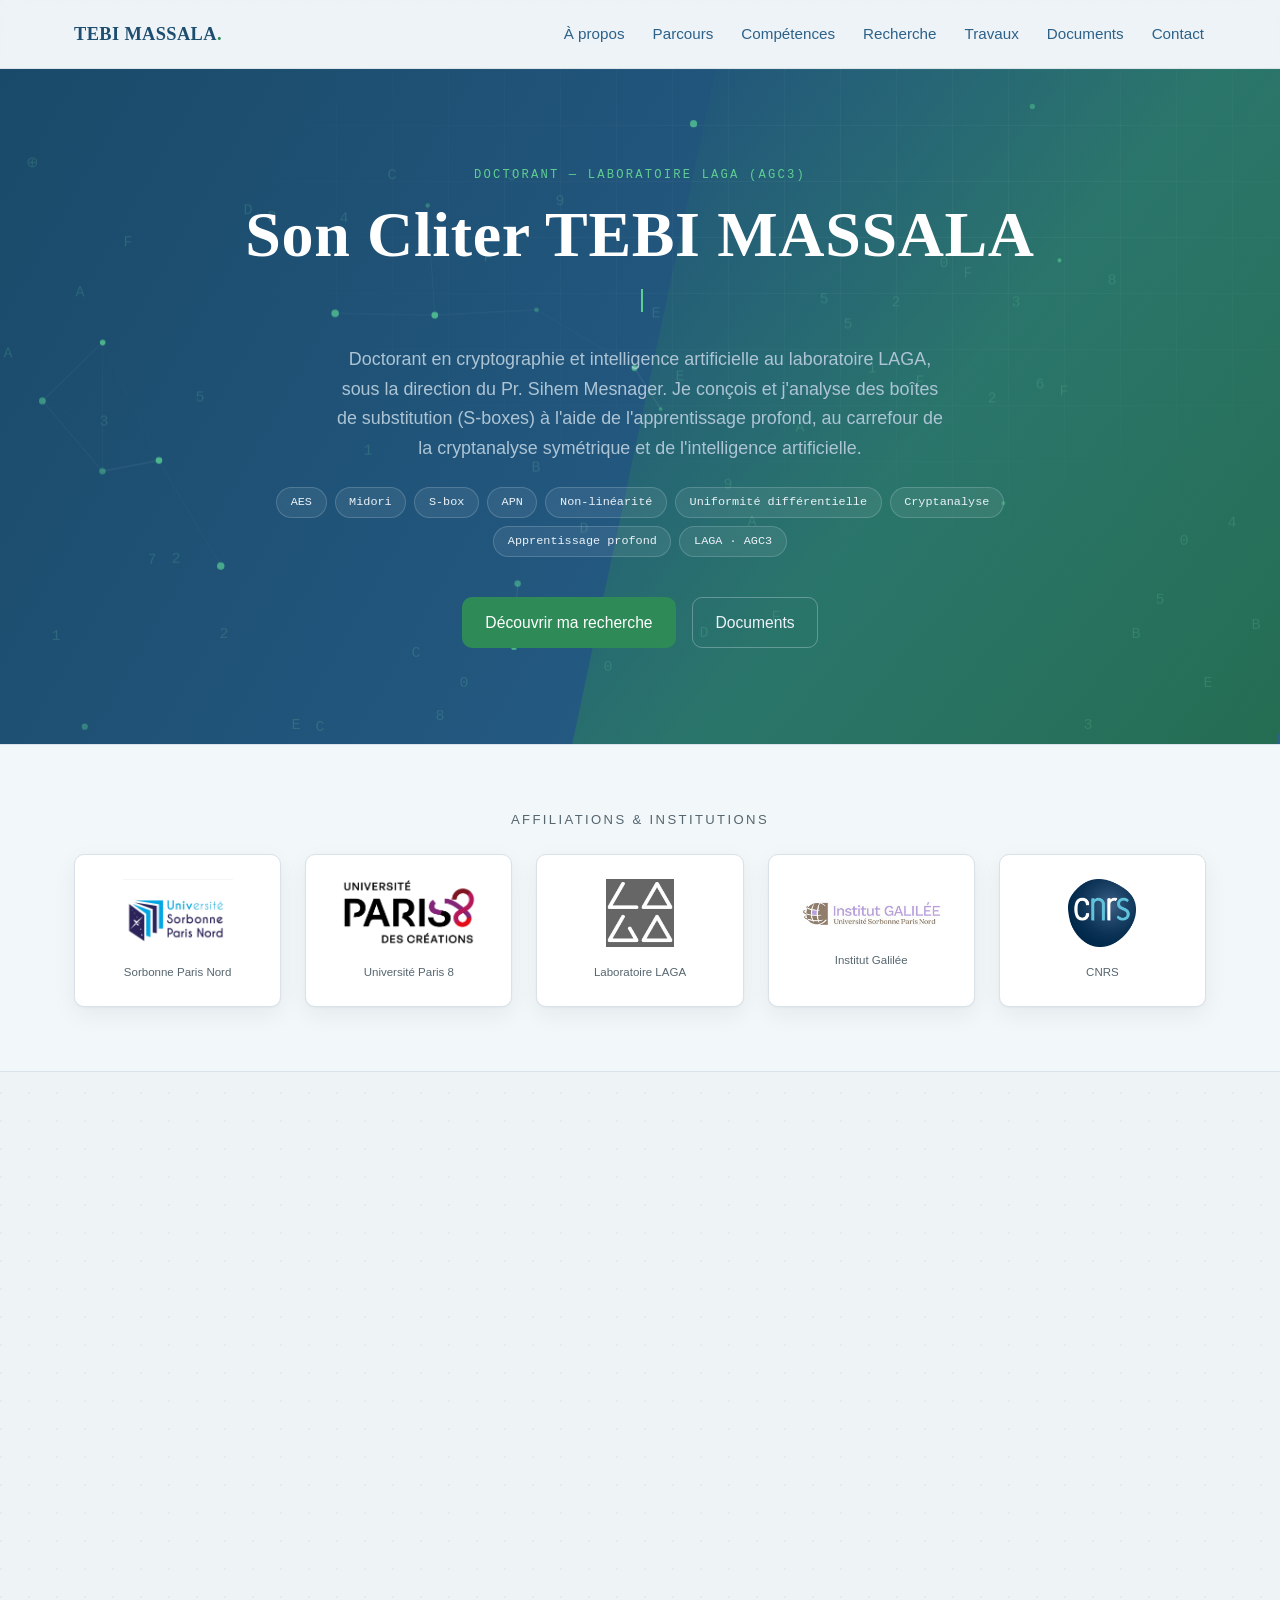
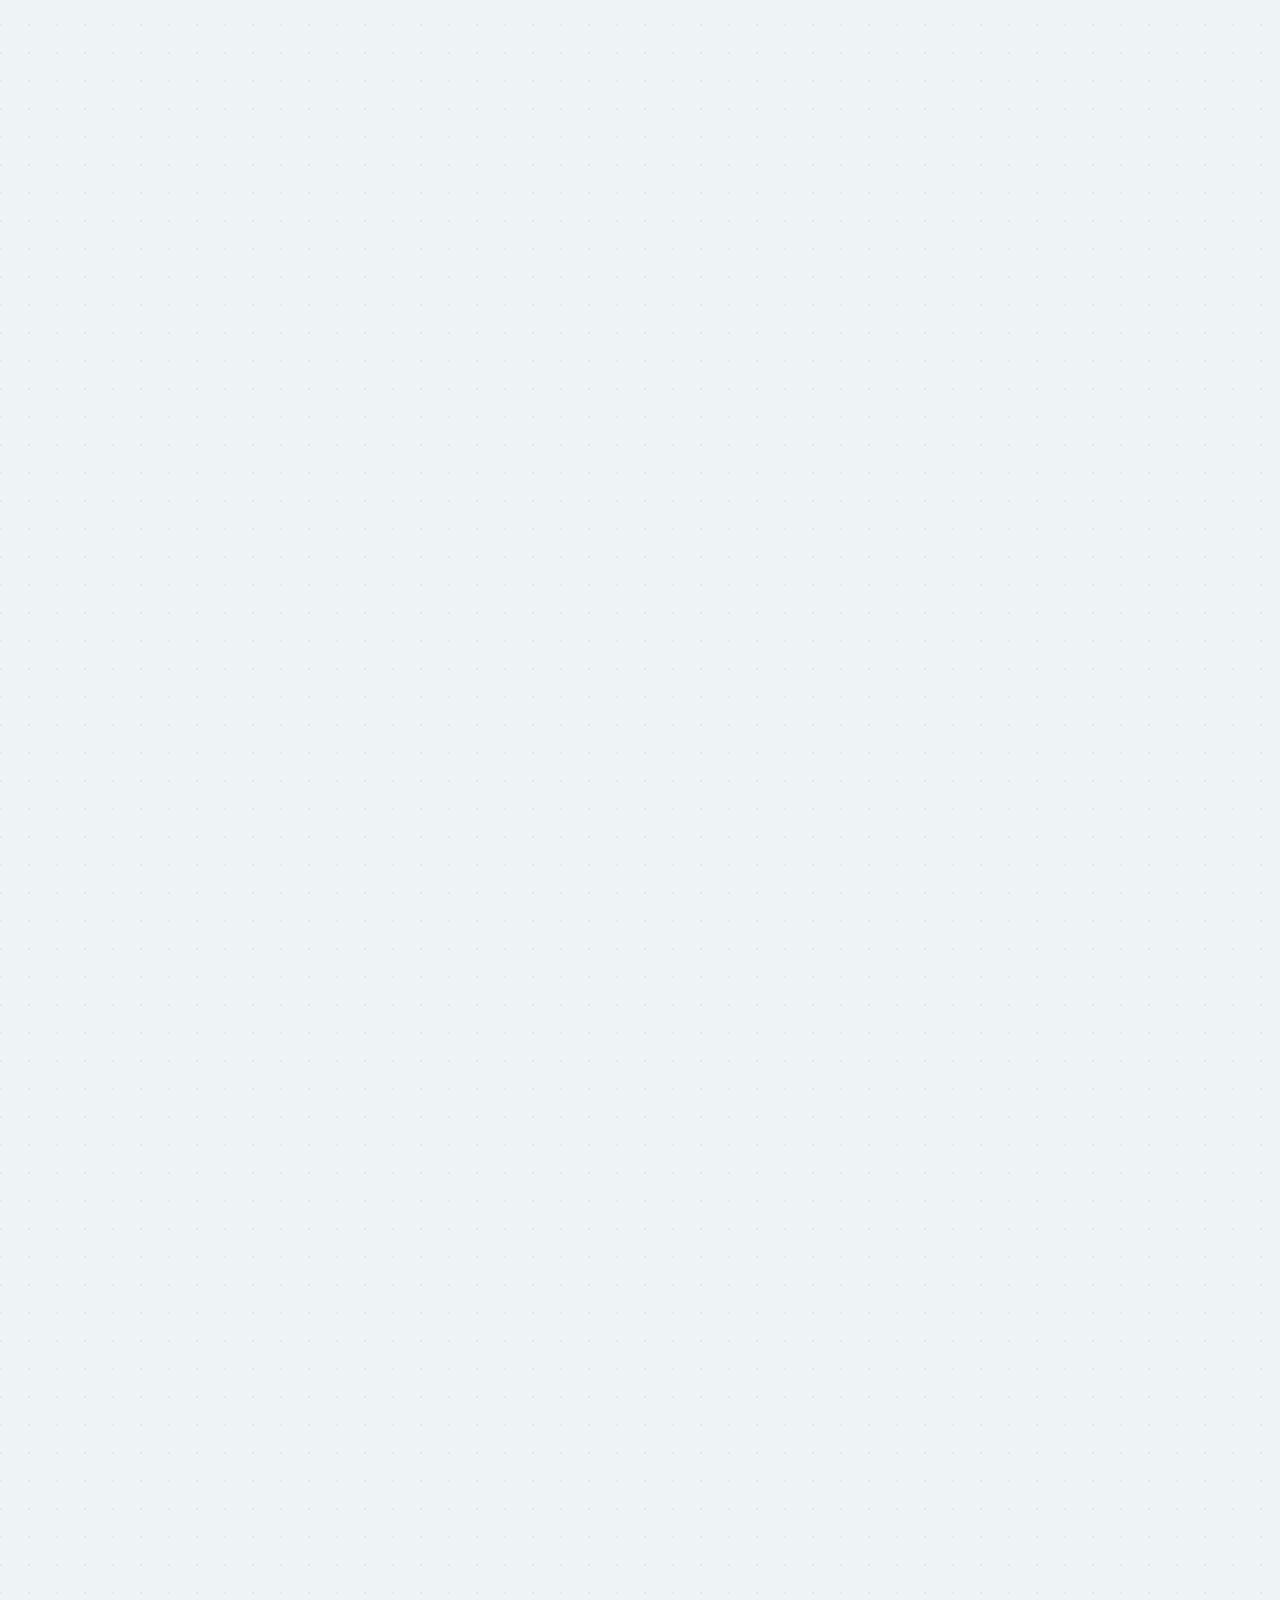
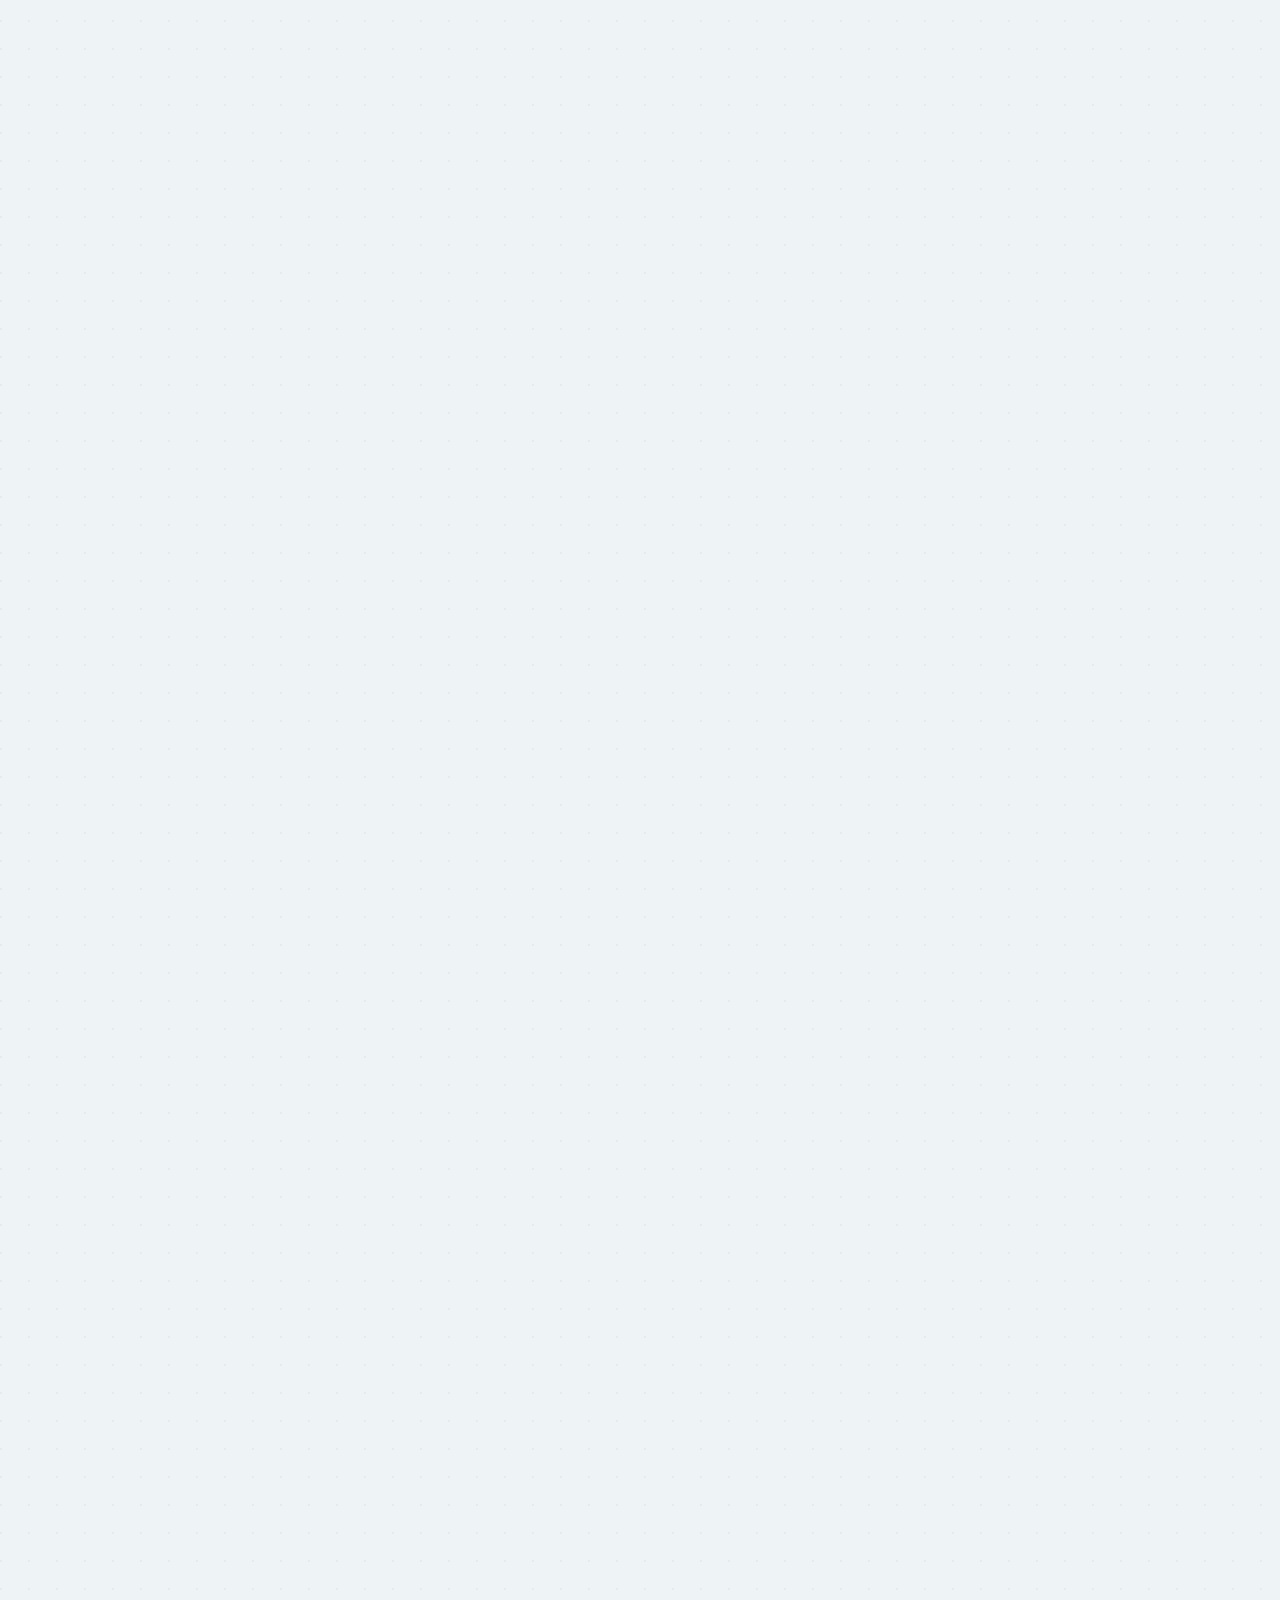
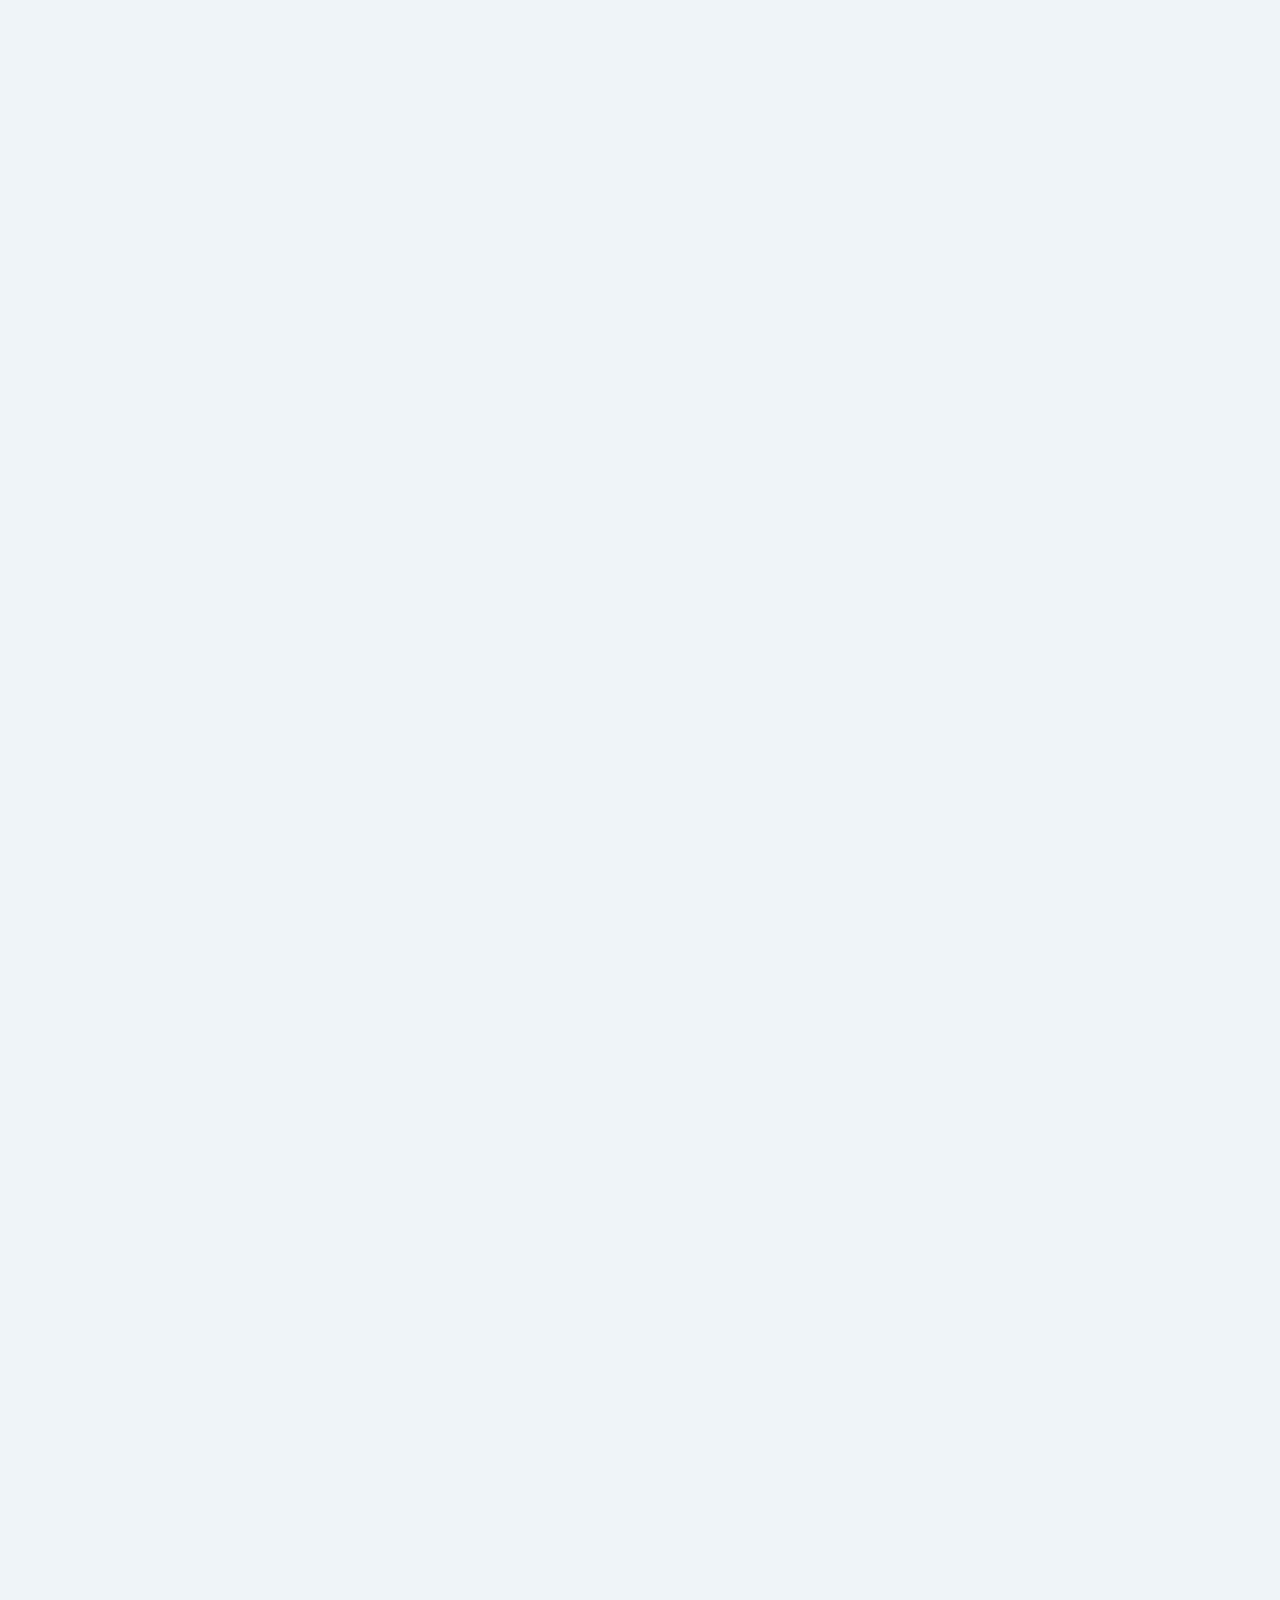
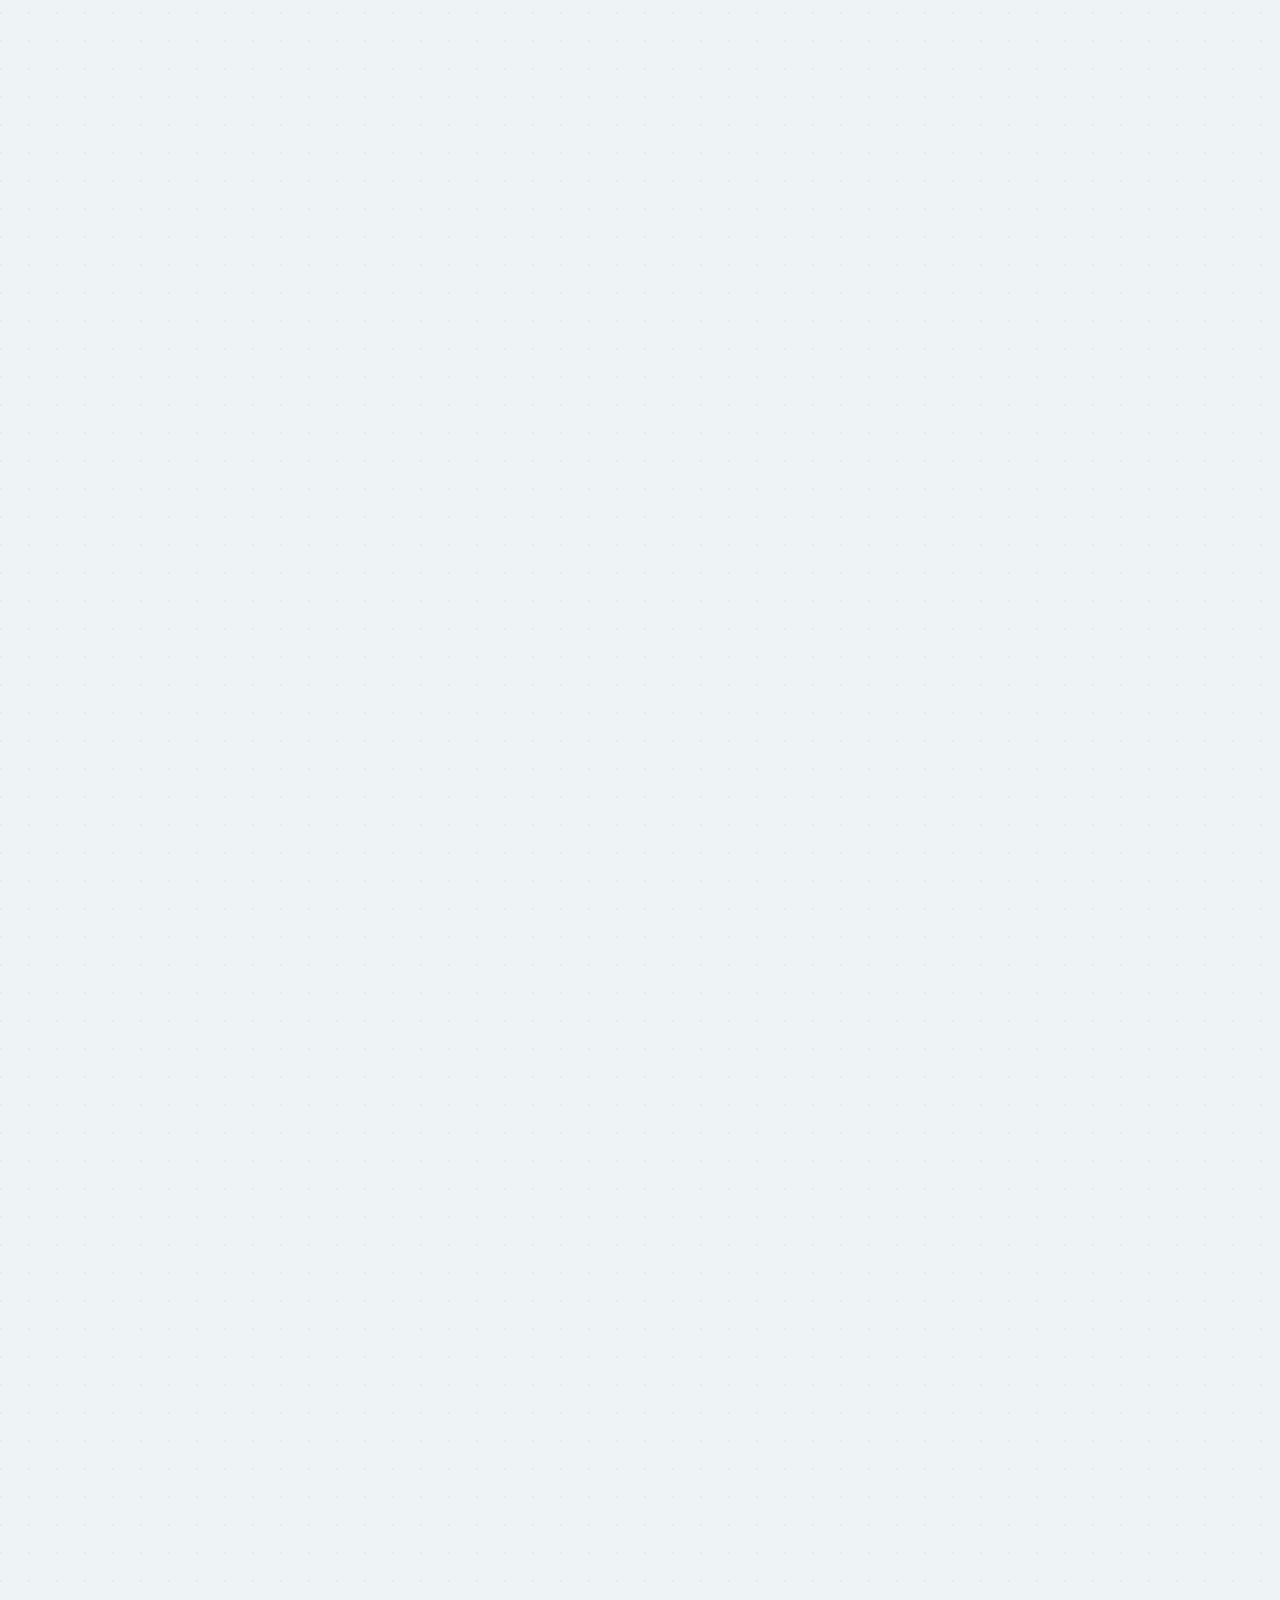
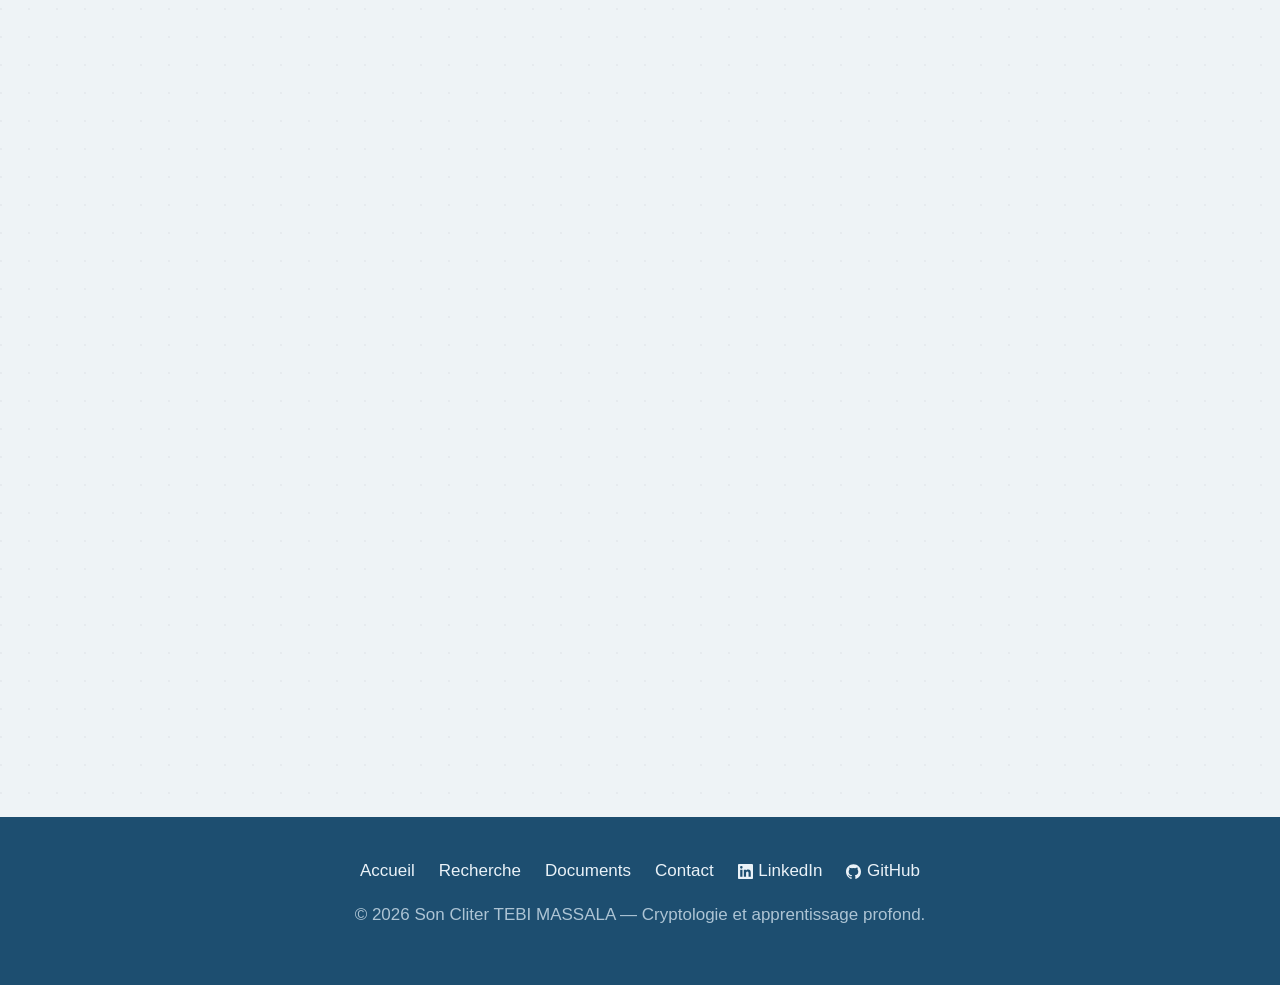
==== commit 6429a663: "Synchronisation complete du design (theme bleu/vert, hero anime crypto+IA, 9 cartes competences a ic" ====
--- a/index.html
+++ b/index.html
@@ -3,19 +3,42 @@
 <head>
   <meta charset="utf-8">
   <meta name="viewport" content="width=device-width, initial-scale=1">
-  <!-- Politique de sécurité du contenu : tout est servi depuis le site lui-même.
-       Sur GitHub Pages, les en-têtes HTTP ne sont pas configurables ; cette balise
-       apporte une protection équivalente côté navigateur pour l'essentiel. -->
+  <meta name="theme-color" content="#1d4e70">
   <meta http-equiv="Content-Security-Policy" content="default-src 'self'; img-src 'self' data:; style-src 'self'; script-src 'self'; base-uri 'self'; object-src 'none'; form-action 'self'">
-  <title>Son Cliter Tebi Massala — Cryptologie et apprentissage profond</title>
-  <meta name="description" content="Doctorant en cryptologie. Cryptographie symétrique et intelligence artificielle : génération de fonctions booléennes cryptographiquement fortes par apprentissage profond.">
-  <meta name="author" content="Son Cliter Tebi Massala">
-
-  <!-- Données structurées (référencement) -->
+  <title>Son Cliter TEBI MASSALA — Cryptologie et apprentissage profond</title>
+  <meta name="description" content="Doctorant en cryptographie et intelligence artificielle au laboratoire LAGA (direction Pr. Sihem Mesnager). Recherche à la frontière de la cryptanalyse symétrique et de l'apprentissage profond : conception et analyse de S-boxes.">
+  <meta name="author" content="Son Cliter TEBI MASSALA">
+  <meta name="robots" content="index, follow, max-image-preview:large">
+  <meta name="keywords" content="Son Cliter TEBI MASSALA, Tebi Massala, cryptologie, cryptographie symétrique, fonctions booléennes, APN, deep learning, LAGA, doctorant">
+  <link rel="canonical" href="https://portfolio-tebi.onrender.com/">
+
+  <!-- Open Graph / réseaux sociaux -->
   <meta property="og:type" content="profile">
-  <meta property="og:title" content="Son Cliter Tebi Massala — Cryptologie et IA">
+  <meta property="og:title" content="Son Cliter TEBI MASSALA — Cryptologie et IA">
   <meta property="og:description" content="Portfolio scientifique : cryptographie symétrique et apprentissage profond.">
   <meta property="og:locale" content="fr_FR">
+  <meta property="og:url" content="https://portfolio-tebi.onrender.com/">
+  <meta property="og:image" content="https://portfolio-tebi.onrender.com/img/portrait.jpg">
+  <meta name="twitter:card" content="summary_large_image">
+
+  <!-- Données structurées « Personne » (aide Google à associer le site au nom) -->
+  <script type="application/ld+json">
+  {
+    "@context": "https://schema.org",
+    "@type": "Person",
+    "name": "Son Cliter TEBI MASSALA",
+    "alternateName": "Tebi Massala",
+    "jobTitle": "Doctorant en cryptologie",
+    "url": "https://portfolio-tebi.onrender.com/",
+    "image": "https://portfolio-tebi.onrender.com/img/portrait.jpg",
+    "knowsAbout": ["Cryptographie symétrique", "Fonctions booléennes", "Cryptanalyse", "Apprentissage profond", "Fonctions APN"],
+    "sameAs": ["https://www.linkedin.com/in/son-cliter-tebi-massala-a6b683297", "https://github.com/TEBI-MASSALA"],
+    "affiliation": {
+      "@type": "Organization",
+      "name": "Laboratoire LAGA (AGC3) — Université Sorbonne Paris Nord / Paris 8"
+    }
+  }
+  </script>
 
   <link rel="icon" href="/img/favicon.svg" type="image/svg+xml">
   <link rel="stylesheet" href="/css/styles.css">
@@ -26,7 +49,7 @@
   <!-- ===================== EN-TÊTE / NAVIGATION ===================== -->
   <header class="site-header">
     <div class="container nav">
-      <a class="nav-brand" href="#accueil">Tebi&nbsp;Massala<span>.</span></a>
+      <a class="nav-brand" href="#accueil">TEBI&nbsp;MASSALA<span>.</span></a>
       <nav aria-label="Navigation principale">
         <button class="nav-toggle" aria-expanded="false" aria-controls="menu" aria-label="Ouvrir le menu">≡</button>
         <ul class="nav-list" id="menu">
@@ -46,40 +69,70 @@
 
     <!-- ===================== ACCUEIL ===================== -->
     <section class="hero" id="accueil">
-      <div class="container hero-grid">
-        <div class="hero-intro">
-          <h1>Son Cliter Tebi Massala</h1>
-          <p class="hero-role">Doctorant en cryptologie — Cryptographie symétrique et intelligence artificielle</p>
-          <p class="hero-lead">
-            Je conçois et j'analyse des primitives cryptographiques. Mes travaux portent sur la
-            génération de fonctions booléennes cryptographiquement fortes à l'aide de l'apprentissage
-            profond, à la frontière de la cryptanalyse symétrique et de l'intelligence artificielle.
-          </p>
-          <div class="hero-actions">
-            <a class="btn btn--accent" href="#recherche">Découvrir ma recherche</a>
-            <a class="btn btn--ghost-light" href="#documents">Documents</a>
-          </div>
-        </div>
-        <aside class="hero-card" aria-label="Repères">
-          <h2>Repères</h2>
-          <div class="hero-stats">
-            <div class="hero-stat"><div class="num">AES</div><div class="lbl">Midori, Scream — primitives légères</div></div>
-            <div class="hero-stat"><div class="num">APN</div><div class="lbl">Fonctions booléennes vectorielles</div></div>
-            <div class="hero-stat"><div class="num">GAN</div><div class="lbl">VAE, Transformers — génération</div></div>
-            <div class="hero-stat"><div class="num">LAGA</div><div class="lbl">Équipe AGC3</div></div>
-          </div>
-        </aside>
+      <!-- Arrière-plan animé (cryptographie + IA), dessiné en JavaScript.
+           Purement décoratif : masqué aux lecteurs d'écran. -->
+      <canvas class="hero-canvas" aria-hidden="true"></canvas>
+      <div class="container hero-inner">
+        <p class="hero-eyebrow">Doctorant — Laboratoire LAGA (AGC3)</p>
+        <h1 class="hero-title">Son Cliter TEBI MASSALA</h1>
+        <p class="hero-role">
+          <span id="typewriter"></span><span class="type-cursor" aria-hidden="true"></span>
+        </p>
+        <p class="hero-lead">
+          Doctorant en cryptographie et intelligence artificielle au laboratoire LAGA, sous la
+          direction du Pr. Sihem Mesnager. Je conçois et j'analyse des boîtes de substitution
+          (S-boxes) à l'aide de l'apprentissage profond, au carrefour de la cryptanalyse symétrique
+          et de l'intelligence artificielle.
+        </p>
+        <ul class="hero-tags" aria-label="Domaines et mots-clés">
+          <li>AES</li><li>Midori</li><li>S-box</li><li>APN</li>
+          <li>Non-linéarité</li><li>Uniformité différentielle</li><li>Cryptanalyse</li>
+          <li>Apprentissage profond</li><li>LAGA · AGC3</li>
+        </ul>
+        <div class="hero-actions">
+          <a class="btn btn--accent" href="#recherche">Découvrir ma recherche</a>
+          <a class="btn btn--ghost-light" href="#documents">Documents</a>
+        </div>
+      </div>
+    </section>
+
+    <!-- ===================== AFFILIATIONS & INSTITUTIONS ===================== -->
+    <section class="logos-band" aria-label="Affiliations et institutions">
+      <div class="container">
+        <p class="logos-label">Affiliations &amp; Institutions</p>
+        <div class="logos-row">
+          <a class="logo-tile" href="https://www.sorbonne-paris-nord.fr" target="_blank" rel="noopener" title="Université Sorbonne Paris Nord">
+            <img src="/img/logo-sorbonne-paris-nord.png" alt="Université Sorbonne Paris Nord" loading="lazy">
+            <span class="logo-cap">Sorbonne Paris Nord</span>
+          </a>
+          <a class="logo-tile" href="https://www.univ-paris8.fr" target="_blank" rel="noopener" title="Université Paris 8">
+            <img src="/img/logo-paris8.png" alt="Université Paris 8" loading="lazy">
+            <span class="logo-cap">Université Paris 8</span>
+          </a>
+          <a class="logo-tile" href="https://www.math.univ-paris13.fr/laga/" target="_blank" rel="noopener" title="Laboratoire LAGA">
+            <img src="/img/logo-laga.jpg" alt="Logo du Laboratoire LAGA" loading="lazy">
+            <span class="logo-cap">Laboratoire LAGA</span>
+          </a>
+          <a class="logo-tile" href="https://galilee.univ-paris13.fr" target="_blank" rel="noopener" title="Institut Galilée">
+            <img src="/img/logo-galilee.jpg" alt="Institut Galilée" loading="lazy">
+            <span class="logo-cap">Institut Galilée</span>
+          </a>
+          <a class="logo-tile" href="https://www.cnrs.fr" target="_blank" rel="noopener" title="CNRS">
+            <img src="/img/logo-cnrs.png" alt="CNRS" loading="lazy">
+            <span class="logo-cap">CNRS</span>
+          </a>
+        </div>
       </div>
     </section>
 
     <!-- ===================== À PROPOS ===================== -->
-    <section class="section" id="a-propos">
+    <section class="section reveal" id="a-propos">
       <div class="container">
         <div class="about-grid">
           <figure class="portrait">
             <!-- Déposez votre photo dans public/img/portrait.jpg : elle s'affichera ici.
                  Tant qu'elle est absente, le monogramme d'arrière-plan reste visible. -->
-            <img src="/img/portrait.jpg" alt="Portrait de Son Cliter Tebi Massala" width="480" height="600">
+            <img src="/img/portrait.jpg" alt="Portrait de Son Cliter TEBI MASSALA" width="480" height="600">
           </figure>
           <div class="about-text">
             <p class="section-eyebrow">À propos</p>
@@ -108,7 +161,7 @@
     </section>
 
     <!-- ===================== PARCOURS & FORMATION ===================== -->
-    <section class="section section--alt" id="parcours">
+    <section class="section section--alt reveal" id="parcours">
       <div class="container">
         <div class="section-head">
           <p class="section-eyebrow">Itinéraire</p>
@@ -161,61 +214,101 @@
     </section>
 
     <!-- ===================== COMPÉTENCES ===================== -->
-    <section class="section" id="competences">
+    <section class="section reveal" id="competences">
       <div class="container">
         <div class="section-head">
           <p class="section-eyebrow">Expertise</p>
           <h2 class="section-title">Compétences</h2>
-          <p class="section-lead">Un socle mathématique appliqué à la cryptographie, aux codes correcteurs et à la sécurité des systèmes.</p>
+          <p class="section-lead">Un socle mathématique solide au service de la cryptographie, des codes correcteurs, de la sécurité des systèmes et de l'intelligence artificielle.</p>
         </div>
         <div class="skills-grid">
           <article class="skill-card">
-            <h3><span class="idx">01</span> Cryptographie symétrique</h3>
+            <h3><span class="sk-ico"><svg viewBox="0 0 24 24" fill="none" stroke="currentColor" stroke-width="1.7" stroke-linecap="round" stroke-linejoin="round" aria-hidden="true"><path d="M6 11h12v8a1 1 0 0 1-1 1H7a1 1 0 0 1-1-1z"/><path d="M9 11V8a3 3 0 0 1 6 0v3"/></svg></span> Cryptographie symétrique <span class="idx">01</span></h3>
             <ul class="tag-list">
               <li>AES (SubBytes, ShiftRows, MixColumns, AddRoundKey)</li>
-              <li>Midori</li><li>Scream</li><li>Primitives légères IoT</li>
+              <li>Midori</li><li>Scream</li><li>Primitives légères (IoT)</li>
+              <li>MAC &amp; fonctions de hachage universelles (UHF)</li>
               <li>Fonctions booléennes vectorielles</li><li>APN-ness</li>
               <li>Forme algébrique normale (ANF)</li><li>Non-linéarité</li>
-              <li>Transformée de Walsh</li><li>Degré algébrique</li>
-            </ul>
-          </article>
-          <article class="skill-card">
-            <h3><span class="idx">02</span> Cryptographie asymétrique</h3>
+              <li>Uniformité différentielle</li><li>Transformée de Walsh</li>
+              <li>Degré algébrique</li>
+              <li>Cryptanalyse différentielle, linéaire &amp; commutative</li>
+            </ul>
+          </article>
+          <article class="skill-card">
+            <h3><span class="sk-ico"><svg viewBox="0 0 24 24" fill="none" stroke="currentColor" stroke-width="1.7" stroke-linecap="round" stroke-linejoin="round" aria-hidden="true"><circle cx="8" cy="15" r="4"/><path d="m10.8 12.2 7-7"/><path d="m15 5 3 3"/><path d="m17.5 7.5 2-2"/></svg></span> Cryptographie asymétrique <span class="idx">02</span></h3>
             <ul class="tag-list">
               <li>RSA</li><li>ElGamal</li><li>Diffie–Hellman</li>
+              <li>Chiffrement de Rabin</li><li>Courbes elliptiques (ECC)</li>
+              <li>Signatures RSA, DSA, ECDSA</li>
+              <li>Études de sécurité &amp; attaques</li>
+            </ul>
+          </article>
+          <article class="skill-card">
+            <h3><span class="sk-ico"><svg viewBox="0 0 24 24" fill="none" stroke="currentColor" stroke-width="1.7" stroke-linecap="round" stroke-linejoin="round" aria-hidden="true"><circle cx="12" cy="12" r="1.6"/><ellipse cx="12" cy="12" rx="9" ry="3.6"/><ellipse cx="12" cy="12" rx="9" ry="3.6" transform="rotate(60 12 12)"/><ellipse cx="12" cy="12" rx="9" ry="3.6" transform="rotate(120 12 12)"/></svg></span> Cryptographie post-quantique <span class="idx">03</span></h3>
+            <ul class="tag-list">
               <li>Réseaux euclidiens (NTRU, LWE)</li>
-              <li>Signatures RSA, DSA, ECDSA</li><li>Chiffrement de Rabin</li>
-            </ul>
-          </article>
-          <article class="skill-card">
-            <h3><span class="idx">03</span> Codes et interactions code–crypto</h3>
+              <li>À base de codes (McEliece, Niederreiter)</li>
+              <li>Signatures CFS, WAVE, LESS</li>
+              <li>Algorithmes quantiques (HHL)</li>
+              <li>Enjeux de standardisation (NIST)</li>
+            </ul>
+          </article>
+          <article class="skill-card">
+            <h3><span class="sk-ico"><svg viewBox="0 0 24 24" fill="none" stroke="currentColor" stroke-width="1.7" stroke-linecap="round" stroke-linejoin="round" aria-hidden="true"><rect x="3" y="3" width="7" height="7" rx="1"/><rect x="14" y="3" width="7" height="7" rx="1"/><rect x="3" y="14" width="7" height="7" rx="1"/><rect x="14" y="14" width="7" height="7" rx="1"/></svg></span> Codes correcteurs &amp; code–crypto <span class="idx">04</span></h3>
             <ul class="tag-list">
               <li>BCH</li><li>Reed–Solomon</li><li>Codes de Goppa</li>
-              <li>McEliece</li><li>Niederreiter</li>
-              <li>Post-quantique : CFS, WAVE, LESS</li>
-              <li>Partage de secret</li>
-            </ul>
-          </article>
-          <article class="skill-card">
-            <h3><span class="idx">04</span> Apprentissage profond</h3>
-            <ul class="tag-list">
-              <li>GAN / WGAN-GP</li><li>VAE</li><li>Transformers</li>
-              <li>Jeux de données de S-boxes</li>
-              <li>Apprentissage de critères cryptographiques</li>
-            </ul>
-          </article>
-          <article class="skill-card">
-            <h3><span class="idx">05</span> Cybersécurité et réseaux</h3>
-            <ul class="tag-list">
-              <li>TLS 1.3</li><li>HTTPS</li><li>TCP/IP</li><li>DHCP</li>
-              <li>Audit TLS (Wireshark, OpenSSL)</li><li>Gestion de certificats</li>
-            </ul>
-          </article>
-          <article class="skill-card">
-            <h3><span class="idx">06</span> Développement et outils</h3>
+              <li>Décodage par syndrome</li><li>McEliece / Niederreiter</li>
+              <li>Partage de secret</li><li>Codes d'authentification</li>
+            </ul>
+          </article>
+          <article class="skill-card">
+            <h3><span class="sk-ico"><svg viewBox="0 0 24 24" fill="none" stroke="currentColor" stroke-width="1.7" stroke-linecap="round" stroke-linejoin="round" aria-hidden="true"><path d="M2 12c2-6 4-6 6 0s4 6 6 0 4-6 6 0"/></svg></span> Théorie de l'information &amp; analyse harmonique <span class="idx">05</span></h3>
+            <ul class="tag-list">
+              <li>Théorie de l'information</li><li>Codage de source &amp; de canal</li>
+              <li>Entropie</li><li>Analyse harmonique</li>
+              <li>Transformées de Fourier</li><li>Transformée de Walsh–Hadamard</li>
+              <li>Traitement du signal</li><li>Probabilités &amp; statistiques</li>
+              <li>Modèle linéaire gaussien</li>
+            </ul>
+          </article>
+          <article class="skill-card">
+            <h3><span class="sk-ico"><svg viewBox="0 0 24 24" fill="none" stroke="currentColor" stroke-width="1.7" stroke-linecap="round" stroke-linejoin="round" aria-hidden="true"><path d="M12 3 5 6v5c0 4.5 3 7.7 7 9.5 4-1.8 7-5 7-9.5V6z"/><path d="m9 12 2 2 4-4"/></svg></span> Sécurité applicative &amp; PKI <span class="idx">06</span></h3>
+            <ul class="tag-list">
+              <li>TLS 1.3</li><li>HTTPS</li>
+              <li>Infrastructure à clés publiques (PKI)</li>
+              <li>Certificats X.509</li><li>OpenSSL</li>
+              <li>Audit TLS &amp; handshake (Wireshark)</li>
+              <li>TCP/IP</li><li>DHCP</li>
+            </ul>
+          </article>
+          <article class="skill-card">
+            <h3><span class="sk-ico"><svg viewBox="0 0 24 24" fill="none" stroke="currentColor" stroke-width="1.7" stroke-linecap="round" stroke-linejoin="round" aria-hidden="true"><rect x="6" y="6" width="12" height="12" rx="2"/><rect x="9.5" y="9.5" width="5" height="5" rx="1"/><path d="M9 2v2M15 2v2M9 20v2M15 20v2M2 9h2M2 15h2M20 9h2M20 15h2"/></svg></span> Intelligence artificielle &amp; apprentissage profond <span class="idx">07</span></h3>
+            <ul class="tag-list">
+              <li>Réseaux de neurones</li><li>Modèles génératifs</li>
+              <li>Apprentissage automatique</li><li>PyTorch</li>
+              <li>Optimisation</li><li>Préparation &amp; analyse de données</li>
+            </ul>
+          </article>
+          <article class="skill-card">
+            <h3><span class="sk-ico"><svg viewBox="0 0 24 24" fill="none" stroke="currentColor" stroke-width="1.7" stroke-linecap="round" stroke-linejoin="round" aria-hidden="true"><path d="M17 5H7l6 7-6 7h10"/></svg></span> Arithmétique algorithmique &amp; calcul formel <span class="idx">08</span></h3>
+            <ul class="tag-list">
+              <li>Évaluation de complexité</li>
+              <li>Algèbre linéaire dense &amp; creuse (Wiedemann)</li>
+              <li>LFSR &amp; algorithme de Berlekamp–Massey</li>
+              <li>Suites récurrentes</li>
+              <li>Racines carrées sur les corps finis</li>
+              <li>Factorisation de polynômes (corps finis)</li>
+              <li>Factorisation d'entiers (crible quadratique)</li>
+              <li>Logarithme discret</li>
+              <li>Réduction de réseaux (LLL), élimination de Gauss</li>
+            </ul>
+          </article>
+          <article class="skill-card">
+            <h3><span class="sk-ico"><svg viewBox="0 0 24 24" fill="none" stroke="currentColor" stroke-width="1.7" stroke-linecap="round" stroke-linejoin="round" aria-hidden="true"><rect x="3" y="4" width="18" height="16" rx="2"/><path d="m7 9 3 3-3 3"/><path d="M13 15h4"/></svg></span> Développement &amp; outils <span class="idx">09</span></h3>
             <ul class="tag-list">
               <li>Python</li><li>SageMath</li><li>C++</li>
-              <li>OpenSSL</li><li>LaTeX</li><li>Linux / Kali</li>
+              <li>OpenSSL</li><li>LaTeX</li><li>Git</li><li>Linux / Kali</li>
             </ul>
           </article>
         </div>
@@ -223,7 +316,7 @@
     </section>
 
     <!-- ===================== RECHERCHE & THÈSE ===================== -->
-    <section class="section section--alt" id="recherche">
+    <section class="section section--alt reveal" id="recherche">
       <div class="container">
         <div class="section-head">
           <p class="section-eyebrow">Recherche doctorale</p>
@@ -232,27 +325,35 @@
         </div>
         <div class="research">
           <article class="research-main">
-            <h3>Génération de fonctions booléennes cryptographiquement fortes par apprentissage profond</h3>
+            <p class="thesis-eyebrow">Sujet de thèse</p>
+            <h3 class="thesis-title">Intelligence artificielle et cryptographie symétrique : génération de fonctions p-aires hautement non linéaires et analyse par cryptanalyse commutative pour le chiffrement léger</h3>
             <p class="research-abstract">
-              La sécurité des chiffrements symétriques repose en grande partie sur des fonctions
-              booléennes vectorielles — au cœur des boîtes de substitution (S-boxes). Leur résistance
-              aux cryptanalyses linéaire et différentielle se mesure par des critères précis :
-              non-linéarité élevée, faible uniformité différentielle (idéalement APN, <em>Almost Perfect
-              Nonlinear</em>), degré algébrique adéquat et forme algébrique normale maîtrisée. Construire
-              des fonctions optimisant simultanément ces critères constitue un problème combinatoire
-              difficile.
+              Doctorant en cryptographie et intelligence artificielle au laboratoire <strong>LAGA</strong>
+              (Université Paris 8 / Sorbonne Paris Nord), je mène mes recherches sous la direction du
+              <strong>Professeur Sihem Mesnager</strong>, en collaboration avec le
+              <strong>Professeur Mehdi Ammi</strong> (laboratoire LIASD, Université Paris 8). Mes travaux
+              se situent à la frontière de la <strong>cryptanalyse symétrique</strong> et de
+              l'<strong>intelligence artificielle</strong>, et portent sur la conception, assistée par
+              apprentissage profond, de primitives cryptographiques — en particulier les boîtes de
+              substitution (S-boxes).
             </p>
             <p class="research-abstract">
-              Cette thèse explore l'usage de modèles génératifs profonds (GAN et WGAN-GP, auto-encodeurs
-              variationnels, Transformers) pour apprendre la structure des fonctions performantes et en
-              générer de nouvelles candidates, puis valider rigoureusement leurs propriétés par les outils
-              classiques de la cryptographie symétrique.
+              Les S-boxes constituent le cœur non-linéaire des chiffrements symétriques modernes : leur
+              construction en dimension élevée demeure un <strong>problème ouvert</strong>, à la croisée
+              des mathématiques discrètes et de l'optimisation. J'étudie comment les méthodes
+              d'apprentissage profond peuvent contribuer à générer et à analyser de telles fonctions au
+              regard des grands critères de robustesse de la cryptographie symétrique (non-linéarité,
+              uniformité différentielle, degré algébrique).
+            </p>
+            <p class="research-abstract">
+              Ce travail s'inscrit dans une ambition plus large : faire de l'apprentissage profond un
+              <strong>outil rigoureux et fiable</strong> au service de la conception de primitives
+              cryptographiques sûres, en conjuguant garanties mathématiques et exploration algorithmique.
             </p>
             <ol class="axes">
-              <li><span class="ax-num">1</span><span>Modélisation des critères cryptographiques (non-linéarité, uniformité différentielle, APN-ness, degré algébrique, ANF) comme objectifs d'apprentissage mesurables.</span></li>
-              <li><span class="ax-num">2</span><span>Conception d'architectures génératives (GAN/WGAN-GP, VAE, Transformers) produisant des fonctions et S-boxes candidates.</span></li>
-              <li><span class="ax-num">3</span><span>Détection de structures commutatives et évaluation d'attaques algébriques sur AES, Midori et Scream.</span></li>
-              <li><span class="ax-num">4</span><span>Validation expérimentale par la transformée de Walsh, le spectre différentiel et les tables de distribution (DDT).</span></li>
+              <li><span class="ax-num">1</span><span>Formaliser les <strong>critères de robustesse</strong> des S-boxes (non-linéarité, uniformité différentielle, degré algébrique).</span></li>
+              <li><span class="ax-num">2</span><span>Explorer des méthodes d'<strong>apprentissage profond</strong> pour la génération de fonctions candidates.</span></li>
+              <li><span class="ax-num">3</span><span>Analyser et valider ces fonctions au regard des outils de la <strong>cryptanalyse symétrique</strong>.</span></li>
             </ol>
           </article>
           <aside class="research-aside">
@@ -260,6 +361,7 @@
               <h4>Cadre de la thèse</h4>
               <div class="k">Laboratoire</div><div class="v">LAGA — équipe AGC3</div>
               <div class="k">Direction</div><div class="v">Pr. Sihem Mesnager</div>
+              <div class="k">Collaboration</div><div class="v">Pr. Mehdi Ammi (LIASD, Paris 8)</div>
               <div class="k">Établissement</div><div class="v">Université Sorbonne Paris Nord / Paris 8</div>
               <div class="k">Domaines</div><div class="v">Cryptographie symétrique, apprentissage profond</div>
             </div>
@@ -274,7 +376,7 @@
     </section>
 
     <!-- ===================== TRAVAUX & COMMUNICATIONS ===================== -->
-    <section class="section" id="publications">
+    <section class="section reveal" id="publications">
       <div class="container">
         <div class="section-head">
           <p class="section-eyebrow">Production</p>
@@ -304,10 +406,17 @@
             </div>
           </li>
           <li class="pub-item">
+            <span class="pub-year">2025</span>
+            <div>
+              <h3>Audit de sécurité TLS / HTTPS et infrastructure à clés publiques (PKI)</h3>
+              <p>Audit d'un domaine HTTPS avec OpenSSL, génération et gestion de certificats X.509, et analyse du handshake TLS 1.3 via Wireshark.</p>
+            </div>
+          </li>
+          <li class="pub-item">
             <span class="pub-year">2024</span>
             <div>
-              <h3>Implémentation et attaques sur les cryptosystèmes</h3>
-              <p>Chiffrement de Rabin (avec et sans bourrage) et signature ECDSA.</p>
+              <h3>Implémentation et études de sécurité de cryptosystèmes</h3>
+              <p>Implémentation et analyse — <strong>théorique et pratique</strong> — de nombreux cryptosystèmes : AES, RSA, ElGamal, Diffie–Hellman, chiffrement de Rabin (avec et sans bourrage), signatures DSA et ECDSA. Étude des hypothèses de sécurité, des modèles d'attaque et des vulnérabilités associées.</p>
             </div>
           </li>
         </ul>
@@ -315,7 +424,7 @@
     </section>
 
     <!-- ===================== DOCUMENTS ===================== -->
-    <section class="section section--alt" id="documents">
+    <section class="section section--alt reveal" id="documents">
       <div class="container">
         <div class="section-head">
           <p class="section-eyebrow">Ressources</p>
@@ -337,7 +446,7 @@
     </section>
 
     <!-- ===================== CONTACT ===================== -->
-    <section class="section" id="contact">
+    <section class="section reveal" id="contact">
       <div class="container">
         <div class="section-head">
           <p class="section-eyebrow">Échanges</p>
@@ -346,21 +455,37 @@
         </div>
         <div class="contact-grid">
           <div class="contact-card">
+            <div class="ico"><svg viewBox="0 0 24 24" fill="none" stroke="currentColor" stroke-width="1.7" stroke-linecap="round" stroke-linejoin="round" aria-hidden="true"><rect x="3" y="5" width="18" height="14" rx="2"/><path d="m4 7 8 6 8-6"/></svg></div>
             <div class="k">Courriel</div>
             <a class="v" href="mailto:tebi0301@icloud.com">tebi0301@icloud.com</a>
           </div>
           <div class="contact-card">
+            <div class="ico"><svg viewBox="0 0 24 24" fill="none" stroke="currentColor" stroke-width="1.7" stroke-linecap="round" stroke-linejoin="round" aria-hidden="true"><path d="M22 16.92v3a2 2 0 0 1-2.18 2 19.8 19.8 0 0 1-8.63-3.07 19.5 19.5 0 0 1-6-6 19.8 19.8 0 0 1-3.07-8.67A2 2 0 0 1 4.11 2h3a2 2 0 0 1 2 1.72c.13.96.36 1.9.7 2.81a2 2 0 0 1-.45 2.11L8.09 9.91a16 16 0 0 0 6 6l1.27-1.27a2 2 0 0 1 2.11-.45c.9.34 1.85.57 2.81.7A2 2 0 0 1 22 16.92z"/></svg></div>
             <div class="k">Téléphone</div>
             <a class="v" href="tel:+33758485222">07 58 48 52 22</a>
           </div>
           <div class="contact-card">
+            <div class="ico"><svg viewBox="0 0 24 24" fill="none" stroke="currentColor" stroke-width="1.7" stroke-linecap="round" stroke-linejoin="round" aria-hidden="true"><path d="M21 10c0 7-9 13-9 13s-9-6-9-13a9 9 0 0 1 18 0z"/><circle cx="12" cy="10" r="3"/></svg></div>
             <div class="k">Localisation</div>
             <div class="v">Paris, France</div>
           </div>
           <div class="contact-card">
+            <div class="ico"><svg viewBox="0 0 24 24" fill="none" stroke="currentColor" stroke-width="1.7" stroke-linecap="round" stroke-linejoin="round" aria-hidden="true"><path d="M9 3h6M10 3v6.5L5.2 18a2 2 0 0 0 1.8 3h10a2 2 0 0 0 1.8-3L14 9.5V3"/><path d="M7.5 14h9"/></svg></div>
             <div class="k">Laboratoire</div>
             <div class="v">LAGA — AGC3, Saint-Denis</div>
           </div>
+        </div>
+
+        <!-- Profils & réseaux : ajoutez vos liens publics (ils aident Google
+             à vous trouver). Dupliquez une ligne <a> pour chaque profil. -->
+        <div class="profiles" aria-label="Profils et réseaux">
+          <a class="profile-link" href="https://www.linkedin.com/in/son-cliter-tebi-massala-a6b683297" target="_blank" rel="noopener me"><svg viewBox="0 0 24 24" aria-hidden="true"><path d="M20.45 20.45h-3.56v-5.57c0-1.33-.02-3.04-1.85-3.04-1.86 0-2.14 1.45-2.14 2.94v5.67H9.35V9h3.41v1.56h.05c.48-.9 1.64-1.85 3.37-1.85 3.6 0 4.27 2.37 4.27 5.45v6.29zM5.34 7.43a2.07 2.07 0 1 1 0-4.14 2.07 2.07 0 0 1 0 4.14zM7.12 20.45H3.56V9h3.56v11.45zM22.22 0H1.77C.79 0 0 .77 0 1.73v20.54C0 23.22.79 24 1.77 24h20.45C23.2 24 24 23.22 24 22.27V1.73C24 .77 23.2 0 22.22 0z"/></svg>LinkedIn</a>
+          <a class="profile-link" href="https://github.com/TEBI-MASSALA" target="_blank" rel="noopener me"><svg viewBox="0 0 24 24" aria-hidden="true"><path d="M12 .5C5.37.5 0 5.87 0 12.5c0 5.3 3.44 9.8 8.21 11.39.6.11.82-.26.82-.58 0-.29-.01-1.05-.02-2.06-3.34.73-4.04-1.61-4.04-1.61-.55-1.39-1.34-1.76-1.34-1.76-1.09-.75.08-.73.08-.73 1.2.08 1.84 1.24 1.84 1.24 1.07 1.83 2.81 1.3 3.5.99.11-.78.42-1.3.76-1.6-2.66-.3-5.47-1.33-5.47-5.93 0-1.31.47-2.38 1.24-3.22-.12-.3-.54-1.52.12-3.18 0 0 1.01-.32 3.3 1.23a11.5 11.5 0 0 1 6 0c2.29-1.55 3.3-1.23 3.3-1.23.66 1.66.24 2.88.12 3.18.77.84 1.23 1.91 1.23 3.22 0 4.61-2.81 5.62-5.49 5.92.43.37.81 1.1.81 2.22 0 1.6-.02 2.89-.02 3.29 0 .32.22.7.83.58A12 12 0 0 0 24 12.5C24 5.87 18.63.5 12 .5z"/></svg>GitHub</a>
+          <!-- Autres profils à ajouter quand vous les aurez :
+          <a class="profile-link" href="https://scholar.google.com/citations?user=VOTRE_ID" target="_blank" rel="noopener me">Google Scholar</a>
+          <a class="profile-link" href="https://orcid.org/0000-0000-0000-0000" target="_blank" rel="noopener me">ORCID</a>
+          <a class="profile-link" href="https://hal.science/search/index/?q=Tebi+Massala" target="_blank" rel="noopener me">HAL</a>
+          -->
         </div>
       </div>
     </section>
@@ -375,11 +500,14 @@
         <a href="#recherche">Recherche</a>
         <a href="#documents">Documents</a>
         <a href="#contact">Contact</a>
+        <a href="https://www.linkedin.com/in/son-cliter-tebi-massala-a6b683297" target="_blank" rel="noopener me"><svg viewBox="0 0 24 24" aria-hidden="true"><path d="M20.45 20.45h-3.56v-5.57c0-1.33-.02-3.04-1.85-3.04-1.86 0-2.14 1.45-2.14 2.94v5.67H9.35V9h3.41v1.56h.05c.48-.9 1.64-1.85 3.37-1.85 3.6 0 4.27 2.37 4.27 5.45v6.29zM5.34 7.43a2.07 2.07 0 1 1 0-4.14 2.07 2.07 0 0 1 0 4.14zM7.12 20.45H3.56V9h3.56v11.45zM22.22 0H1.77C.79 0 0 .77 0 1.73v20.54C0 23.22.79 24 1.77 24h20.45C23.2 24 24 23.22 24 22.27V1.73C24 .77 23.2 0 22.22 0z"/></svg>LinkedIn</a>
+        <a href="https://github.com/TEBI-MASSALA" target="_blank" rel="noopener me"><svg viewBox="0 0 24 24" aria-hidden="true"><path d="M12 .5C5.37.5 0 5.87 0 12.5c0 5.3 3.44 9.8 8.21 11.39.6.11.82-.26.82-.58 0-.29-.01-1.05-.02-2.06-3.34.73-4.04-1.61-4.04-1.61-.55-1.39-1.34-1.76-1.34-1.76-1.09-.75.08-.73.08-.73 1.2.08 1.84 1.24 1.84 1.24 1.07 1.83 2.81 1.3 3.5.99.11-.78.42-1.3.76-1.6-2.66-.3-5.47-1.33-5.47-5.93 0-1.31.47-2.38 1.24-3.22-.12-.3-.54-1.52.12-3.18 0 0 1.01-.32 3.3 1.23a11.5 11.5 0 0 1 6 0c2.29-1.55 3.3-1.23 3.3-1.23.66 1.66.24 2.88.12 3.18.77.84 1.23 1.91 1.23 3.22 0 4.61-2.81 5.62-5.49 5.92.43.37.81 1.1.81 2.22 0 1.6-.02 2.89-.02 3.29 0 .32.22.7.83.58A12 12 0 0 0 24 12.5C24 5.87 18.63.5 12 .5z"/></svg>GitHub</a>
       </nav>
-      <p>&copy; <span id="year"></span> Son Cliter Tebi Massala — Cryptologie et apprentissage profond.</p>
+      <p>&copy; <span id="year"></span> Son Cliter TEBI MASSALA — Cryptologie et apprentissage profond.</p>
     </div>
   </footer>
 
+  <script src="/js/hero.js" defer></script>
   <script src="/js/main.js" defer></script>
 </body>
 </html>
--- a/css/styles.css
+++ b/css/styles.css
@@ -5,23 +5,25 @@
    ========================================================================== */
 
 :root {
-  /* Couleurs */
-  --ink: #14213a;          /* navy profond — texte fort, fonds sombres */
-  --ink-soft: #1f3354;
-  --paper: #f5f3ee;        /* sable chaud — fond général */
+  /* Couleurs — palette de la thèse (bleu pétrole LAGA + vert) */
+  --ink: #1d4e70;          /* bleu pétrole profond — texte fort, fonds sombres */
+  --ink-soft: #2c6189;     /* bleu des bandeaux */
+  --paper: #eef3f6;        /* fond général, blanc bleuté froid */
   --surface: #ffffff;
-  --surface-alt: #faf8f3;
-  --line: #e3ddd1;         /* filets discrets */
-  --muted: #5b6470;        /* texte secondaire */
-  --text: #21262e;         /* texte principal */
-  --accent: #a9743f;       /* cuivre sobre */
-  --accent-deep: #875c30;
-  --on-dark: #eaf0f7;
-  --on-dark-muted: #a9b6c9;
-
-  /* Typographie */
+  --surface-alt: #f2f7f9;
+  --line: #d8e2e8;         /* filets discrets (froids) */
+  --muted: #56666f;        /* texte secondaire */
+  --text: #1f2a31;         /* texte principal */
+  --accent: #2e8b57;       /* vert LAGA — fonds & accents */
+  --accent-deep: #1d6b40;  /* vert foncé — texte sur fond clair (contraste AA) */
+  --accent-light: #5fce92; /* vert clair — texte/accent sur fond sombre */
+  --on-dark: #eaf2f8;
+  --on-dark-muted: #adc4d4;
+
+  /* Typographie — système de précision (serif display + sans + mono labels) */
   --serif: "Iowan Old Style", "Palatino Linotype", Palatino, Georgia, "Times New Roman", serif;
   --sans: -apple-system, BlinkMacSystemFont, "Segoe UI", Roboto, "Helvetica Neue", Arial, sans-serif;
+  --mono: ui-monospace, "SF Mono", "JetBrains Mono", "Cascadia Code", Menlo, Consolas, "Liberation Mono", monospace;
 
   /* Échelle d'espacement régulière */
   --space-1: 0.5rem;
@@ -113,14 +115,14 @@
 }
 .section-eyebrow {
   display: inline-block;
-  font-family: var(--sans);
-  font-size: 0.78rem;
-  letter-spacing: 0.18em;
+  font-family: var(--mono);
+  font-size: 0.74rem;
+  letter-spacing: 0.16em;
   text-transform: uppercase;
   color: var(--accent-deep);
   margin-bottom: var(--space-1);
 }
-.section-title { font-size: clamp(1.7rem, 3vw, 2.4rem); }
+.section-title { font-size: clamp(1.7rem, 3vw, 2.4rem); letter-spacing: -0.01em; }
 .section-lead { color: var(--muted); font-size: 1.05rem; }
 
 /* --- En-tête / navigation ------------------------------------------------ */
@@ -128,7 +130,7 @@
   position: sticky;
   top: 0;
   z-index: 50;
-  background: rgba(245, 243, 238, 0.85);
+  background: rgba(238, 243, 246, 0.85);
   backdrop-filter: saturate(150%) blur(10px);
   border-bottom: 1px solid var(--line);
 }
@@ -203,10 +205,31 @@
   position: relative;
   color: var(--on-dark);
   background:
-    linear-gradient(135deg, rgba(15, 27, 45, 0.94), rgba(31, 51, 84, 0.92)),
-    radial-gradient(1200px 600px at 80% -10%, rgba(169, 116, 63, 0.35), transparent 60%);
+    linear-gradient(120deg, #1a4a69 0%, #235880 55%, #2c6189 100%);
   background-color: var(--ink);
   overflow: hidden;
+}
+/* Diagonale verte façon diapositive de titre de la thèse. */
+.hero::before {
+  content: "";
+  position: absolute;
+  top: -10%;
+  right: -12%;
+  width: 55%;
+  height: 130%;
+  background: linear-gradient(120deg, rgba(46, 139, 87, 0.0) 0%, rgba(46, 139, 87, 0.55) 45%, rgba(33, 110, 64, 0.8) 100%);
+  transform: skewX(-12deg);
+  transform-origin: top right;
+  pointer-events: none;
+  z-index: 0;
+  animation: heroSheen 14s ease-in-out infinite alternate;
+}
+@keyframes heroSheen {
+  from { opacity: 0.75; transform: skewX(-12deg) translateX(0); }
+  to   { opacity: 1;    transform: skewX(-12deg) translateX(-3%); }
+}
+@media (prefers-reduced-motion: reduce) {
+  .hero::before { animation: none; }
 }
 /* Motif de lignes croisées discret, évoquant une grille cryptographique. */
 .hero::after {
@@ -219,41 +242,175 @@
   background-size: 56px 56px;
   mask-image: radial-gradient(1000px 500px at 70% 20%, #000, transparent 75%);
   pointer-events: none;
-}
-.hero-grid {
+  z-index: 1;
+}
+.hero-title {
+  color: #fff;
+  font-size: clamp(2.4rem, 5.4vw, 4rem);
+  line-height: 1.05;
+  letter-spacing: 0.01em;
+  margin-bottom: var(--space-2);
+}
+/* Canvas d'animation et contenu centré au-dessus. */
+.hero-canvas { position: absolute; inset: 0; width: 100%; height: 100%; z-index: 0; pointer-events: none; }
+.hero-inner {
   position: relative;
-  display: grid;
-  grid-template-columns: 1.15fr 0.85fr;
-  gap: var(--space-5);
+  z-index: 2;
+  max-width: 900px;
+  margin-inline: auto;
+  text-align: center;
+  padding-block: var(--space-6);
+}
+.hero-eyebrow {
+  font-family: var(--mono);
+  font-size: 0.76rem;
+  letter-spacing: 0.18em;
+  text-transform: uppercase;
+  color: var(--accent-light);
+  margin-bottom: var(--space-2);
+}
+.hero-role {
+  font-size: clamp(1.05rem, 2.2vw, 1.35rem);
+  color: var(--accent-light);
+  font-weight: 500;
+  min-height: 1.7em;
+  margin-bottom: var(--space-3);
+}
+/* Curseur clignotant de l'effet machine à écrire. */
+.type-cursor {
+  display: inline-block;
+  width: 2px;
+  height: 1.1em;
+  background: var(--accent-light);
+  margin-left: 3px;
+  vertical-align: -0.15em;
+  animation: blink 1s steps(1) infinite;
+}
+@keyframes blink { 50% { opacity: 0; } }
+.hero-lead {
+  color: var(--on-dark-muted);
+  font-size: 1.12rem;
+  max-width: 62ch;
+  margin-inline: auto;
+}
+/* Mots-clés compacts sous le titre. */
+.hero-tags {
+  list-style: none;
+  margin: var(--space-3) 0 0;
+  padding: 0;
+  display: flex;
+  flex-wrap: wrap;
+  justify-content: center;
+  gap: 0.5rem;
+}
+.hero-tags li {
+  font-family: var(--mono);
+  font-size: 0.74rem;
+  color: var(--on-dark);
+  background: rgba(255, 255, 255, 0.07);
+  border: 1px solid rgba(234, 240, 247, 0.18);
+  border-radius: 999px;
+  padding: 0.3rem 0.85rem;
+}
+.hero-actions { display: flex; flex-wrap: wrap; gap: var(--space-2); margin-top: var(--space-4); justify-content: center; }
+
+/* --- Bande institutions (logos) ------------------------------------------ */
+.logos-band {
+  background: var(--surface-alt);
+  border-block: 1px solid var(--line);
+  padding-block: var(--space-5);
+}
+.logos-label {
+  text-align: center;
+  font-size: 0.82rem;
+  letter-spacing: 0.18em;
+  text-transform: uppercase;
+  color: var(--muted);
+  margin-bottom: var(--space-3);
+}
+.logos-row {
+  display: grid;
+  grid-template-columns: repeat(5, 1fr);
+  gap: var(--space-3);
+  align-items: stretch;
+}
+.logo-tile {
+  display: flex;
+  flex-direction: column;
   align-items: center;
-  padding-block: var(--space-6);
-}
-.hero h1 {
-  color: #fff;
-  font-size: clamp(2.2rem, 4.6vw, 3.5rem);
-  margin-bottom: var(--space-2);
-}
-.hero-role {
-  font-size: 1.15rem;
-  color: var(--accent);
-  font-weight: 500;
-  letter-spacing: 0.02em;
-  margin-bottom: var(--space-3);
-}
-.hero-lead { color: var(--on-dark-muted); font-size: 1.1rem; max-width: 52ch; }
-.hero-actions { display: flex; flex-wrap: wrap; gap: var(--space-2); margin-top: var(--space-3); }
-
-.hero-card {
-  background: rgba(255, 255, 255, 0.06);
-  border: 1px solid rgba(234, 240, 247, 0.16);
-  border-radius: var(--radius-lg);
-  padding: var(--space-4);
-  backdrop-filter: blur(4px);
-}
-.hero-card h2 { color: #fff; font-size: 1.1rem; }
-.hero-stats { display: grid; grid-template-columns: repeat(2, 1fr); gap: var(--space-3); margin-top: var(--space-2); }
-.hero-stat .num { font-family: var(--serif); font-size: 1.9rem; color: var(--accent); }
-.hero-stat .lbl { color: var(--on-dark-muted); font-size: 0.85rem; }
+  justify-content: center;
+  gap: var(--space-2);
+  background: #fff;
+  border: 1px solid var(--line);
+  border-radius: var(--radius);
+  box-shadow: var(--shadow);
+  padding: var(--space-3);
+  min-height: 140px;
+  text-decoration: none;
+  transition: transform 0.18s ease, box-shadow 0.2s ease, border-color 0.2s ease;
+}
+.logo-tile:hover {
+  transform: translateY(-4px);
+  box-shadow: var(--shadow-lg);
+  border-color: var(--accent);
+  text-decoration: none;
+}
+.logo-tile img {
+  max-height: 68px;
+  max-width: 100%;
+  width: auto;
+  object-fit: contain;
+}
+.logo-cap { font-size: 0.72rem; color: var(--muted); text-align: center; }
+@media (max-width: 980px) { .logos-row { grid-template-columns: repeat(3, 1fr); } }
+@media (max-width: 620px) { .logos-row { grid-template-columns: repeat(2, 1fr); } }
+@media (max-width: 380px) { .logos-row { grid-template-columns: 1fr; } }
+
+/* --- Apparition au défilement (révélation des sections) ------------------ */
+.reveal {
+  opacity: 0;
+  transform: translateY(26px);
+  transition: opacity 0.6s ease, transform 0.6s ease;
+  will-change: opacity, transform;
+}
+.reveal.is-visible { opacity: 1; transform: none; }
+@media (prefers-reduced-motion: reduce) {
+  .reveal { opacity: 1; transform: none; transition: none; }
+}
+
+/* --- Animations de survol (décoration vivante) -------------------------- */
+.skill-card, .tl-item, .pub-item, .doc-card, .contact-card {
+  transition: transform 0.2s ease, box-shadow 0.2s ease, border-color 0.2s ease;
+}
+.skill-card:hover, .pub-item:hover, .doc-card:hover, .contact-card:hover {
+  transform: translateY(-5px);
+  box-shadow: var(--shadow-lg);
+  border-color: var(--accent);
+}
+.tl-item:hover { transform: translateY(-4px); box-shadow: var(--shadow-lg); }
+.tag-list li { transition: background 0.18s ease, color 0.18s ease, border-color 0.18s ease; }
+.tag-list li:hover { background: var(--accent); color: #fff; border-color: var(--accent); }
+.hero-tags li { transition: background 0.18s ease, transform 0.18s ease, border-color 0.18s ease; }
+.hero-tags li:hover { background: rgba(46, 139, 87, 0.35); border-color: var(--accent); transform: translateY(-2px); }
+.axes li { transition: transform 0.18s ease, border-color 0.18s ease; }
+.axes li:hover { transform: translateX(4px); border-color: var(--accent); }
+/* Filet d'accent animé sous les titres de section. */
+.section-title { position: relative; }
+.section-title::after {
+  content: "";
+  display: block;
+  width: 64px;
+  height: 3px;
+  margin: var(--space-2) auto 0;
+  background: linear-gradient(90deg, var(--accent), var(--ink-soft));
+  border-radius: 2px;
+  transform: scaleX(0.6);
+  transition: transform 0.4s ease;
+}
+.reveal.is-visible .section-title::after { transform: scaleX(1); }
+@media (prefers-reduced-motion: reduce) {
+  .skill-card, .tl-item, .pub-item, .doc-card, .contact-card, .axes li { transition: none; }
+}
 
 /* --- À propos ------------------------------------------------------------ */
 .about-grid {
@@ -303,7 +460,7 @@
   padding: var(--space-3);
   box-shadow: var(--shadow);
 }
-.tl-period { font-size: 0.82rem; letter-spacing: 0.08em; text-transform: uppercase; color: var(--accent-deep); }
+.tl-period { font-family: var(--mono); font-size: 0.78rem; letter-spacing: 0.04em; text-transform: uppercase; color: var(--accent-deep); font-variant-numeric: tabular-nums; }
 .tl-item h3 { font-size: 1.15rem; margin: 0.3rem 0 0.2rem; }
 .tl-place { color: var(--muted); font-size: 0.95rem; margin-bottom: var(--space-2); }
 .tl-item ul { margin: 0; padding-left: 1.1rem; color: var(--text); }
@@ -325,16 +482,32 @@
 .skill-card h3 {
   font-size: 1.1rem;
   display: flex;
-  align-items: baseline;
-  gap: var(--space-1);
+  align-items: center;
+  gap: 0.6rem;
   border-bottom: 1px solid var(--line);
-  padding-bottom: var(--space-1);
+  padding-bottom: var(--space-2);
   margin-bottom: var(--space-2);
 }
-.skill-card h3 .idx { font-family: var(--sans); font-size: 0.8rem; color: var(--accent); }
+.skill-card h3 .idx { font-family: var(--mono); font-size: 0.82rem; font-weight: 600; color: var(--accent-deep); margin-left: auto; }
+/* Pastille d'icône en tête de carte (style « 21st.dev »). */
+.sk-ico {
+  display: inline-flex;
+  align-items: center;
+  justify-content: center;
+  width: 36px;
+  height: 36px;
+  flex-shrink: 0;
+  border-radius: 9px;
+  color: var(--accent-deep);
+  background: rgba(46, 139, 87, 0.10);
+  border: 1px solid rgba(46, 139, 87, 0.20);
+}
+.sk-ico svg { width: 20px; height: 20px; }
+.skill-card:hover .sk-ico { background: var(--accent); color: #fff; border-color: var(--accent); transition: background 0.2s ease, color 0.2s ease; }
 .tag-list { display: flex; flex-wrap: wrap; gap: 0.4rem; list-style: none; margin: 0; padding: 0; }
 .tag-list li {
-  font-size: 0.85rem;
+  font-family: var(--mono);
+  font-size: 0.78rem;
   color: var(--ink-soft);
   background: var(--surface-alt);
   border: 1px solid var(--line);
@@ -357,6 +530,24 @@
   box-shadow: var(--shadow);
 }
 .research-main h3 { font-size: 1.4rem; }
+/* Titre officiel de la thèse, mis en valeur. */
+.thesis-eyebrow {
+  font-family: var(--mono);
+  font-size: 0.74rem;
+  letter-spacing: 0.14em;
+  text-transform: uppercase;
+  color: var(--accent-deep);
+  margin-bottom: var(--space-1);
+}
+.thesis-title {
+  font-family: var(--serif);
+  font-size: clamp(1.25rem, 2.2vw, 1.6rem);
+  line-height: 1.3;
+  color: var(--ink);
+  padding-left: var(--space-2);
+  border-left: 3px solid var(--accent);
+  margin-bottom: var(--space-3);
+}
 .research-abstract { color: var(--text); }
 .axes { list-style: none; margin: var(--space-3) 0 0; padding: 0; display: grid; gap: var(--space-2); }
 .axes li {
@@ -406,10 +597,12 @@
   padding: var(--space-3);
 }
 .pub-year {
-  font-family: var(--serif);
-  font-size: 1.1rem;
+  font-family: var(--mono);
+  font-size: 1rem;
+  font-weight: 600;
   color: var(--accent-deep);
   white-space: nowrap;
+  font-variant-numeric: tabular-nums;
 }
 .pub-item h3 { font-size: 1.05rem; margin-bottom: 0.2rem; }
 .pub-item p { color: var(--muted); margin: 0; font-size: 0.95rem; }
@@ -449,8 +642,9 @@
   box-shadow: var(--shadow);
 }
 .doc-cat {
-  font-size: 0.74rem;
-  letter-spacing: 0.1em;
+  font-family: var(--mono);
+  font-size: 0.72rem;
+  letter-spacing: 0.08em;
   text-transform: uppercase;
   color: var(--accent-deep);
   margin-bottom: var(--space-1);
@@ -476,6 +670,27 @@
 }
 .contact-card .k { font-size: 0.78rem; letter-spacing: 0.12em; text-transform: uppercase; color: var(--muted); margin-bottom: 0.4rem; }
 .contact-card .v { font-size: 1.05rem; color: var(--ink); font-weight: 500; word-break: break-word; }
+
+/* Profils & réseaux */
+.profiles {
+  display: flex;
+  flex-wrap: wrap;
+  justify-content: center;
+  gap: var(--space-2);
+  margin-top: var(--space-4);
+}
+.profile-link {
+  display: inline-flex;
+  align-items: center;
+  font-size: 0.95rem;
+  font-weight: 500;
+  color: var(--ink);
+  background: var(--surface);
+  border: 1px solid var(--line);
+  border-radius: 999px;
+  padding: 0.55rem 1.2rem;
+}
+.profile-link:hover { text-decoration: none; border-color: var(--accent); color: var(--accent-deep); }
 
 /* --- Pied de page -------------------------------------------------------- */
 .site-footer {
@@ -522,3 +737,63 @@
   html { scroll-behavior: auto; }
   * { transition: none !important; }
 }
+
+/* =============================================================================
+   Finitions « Swiss Modernism » (skill UI/UX) — précision typographique,
+   accessibilité et ancrage. Aucune ressource externe (CSP stricte respectée).
+   ========================================================================== */
+
+/* Voix monospace pour les petits libellés de données (effet « labo »). */
+.about-meta .k,
+.aside-card .k,
+.contact-card .k {
+  font-family: var(--mono);
+  letter-spacing: 0.04em;
+}
+
+/* Chiffres tabulaires là où des nombres s'alignent. */
+.about-meta .v,
+.aside-card .v,
+.contact-card .v { font-variant-numeric: tabular-nums; }
+
+/* Décalage d'ancrage : les titres de section ne passent plus sous la barre
+   de navigation fixe lorsqu'on clique un lien du menu. */
+main section[id] { scroll-margin-top: 84px; }
+#accueil { scroll-margin-top: 0; }
+
+/* Focus clavier renforcé (accessibilité AAA). */
+:focus-visible {
+  outline: 3px solid var(--accent);
+  outline-offset: 3px;
+  border-radius: 5px;
+}
+a:focus-visible,
+.btn:focus-visible,
+.doc-filter:focus-visible { box-shadow: 0 0 0 4px rgba(46, 139, 87, 0.18); }
+
+/* Mesure de lecture confortable pour les paragraphes de recherche. */
+.research-abstract { max-width: 68ch; }
+
+/* --- Icônes SVG en ligne (profils & contact) ---------------------------- */
+.profile-link svg {
+  width: 18px;
+  height: 18px;
+  margin-right: 0.55rem;
+  fill: currentColor;
+  flex-shrink: 0;
+}
+.footer-nav a { display: inline-flex; align-items: center; }
+.footer-nav a svg {
+  width: 15px;
+  height: 15px;
+  margin-right: 0.35rem;
+  fill: currentColor;
+  flex-shrink: 0;
+}
+.contact-card .ico {
+  display: flex;
+  justify-content: center;
+  color: var(--accent-deep);
+  margin-bottom: var(--space-2);
+}
+.contact-card .ico svg { width: 28px; height: 28px; }
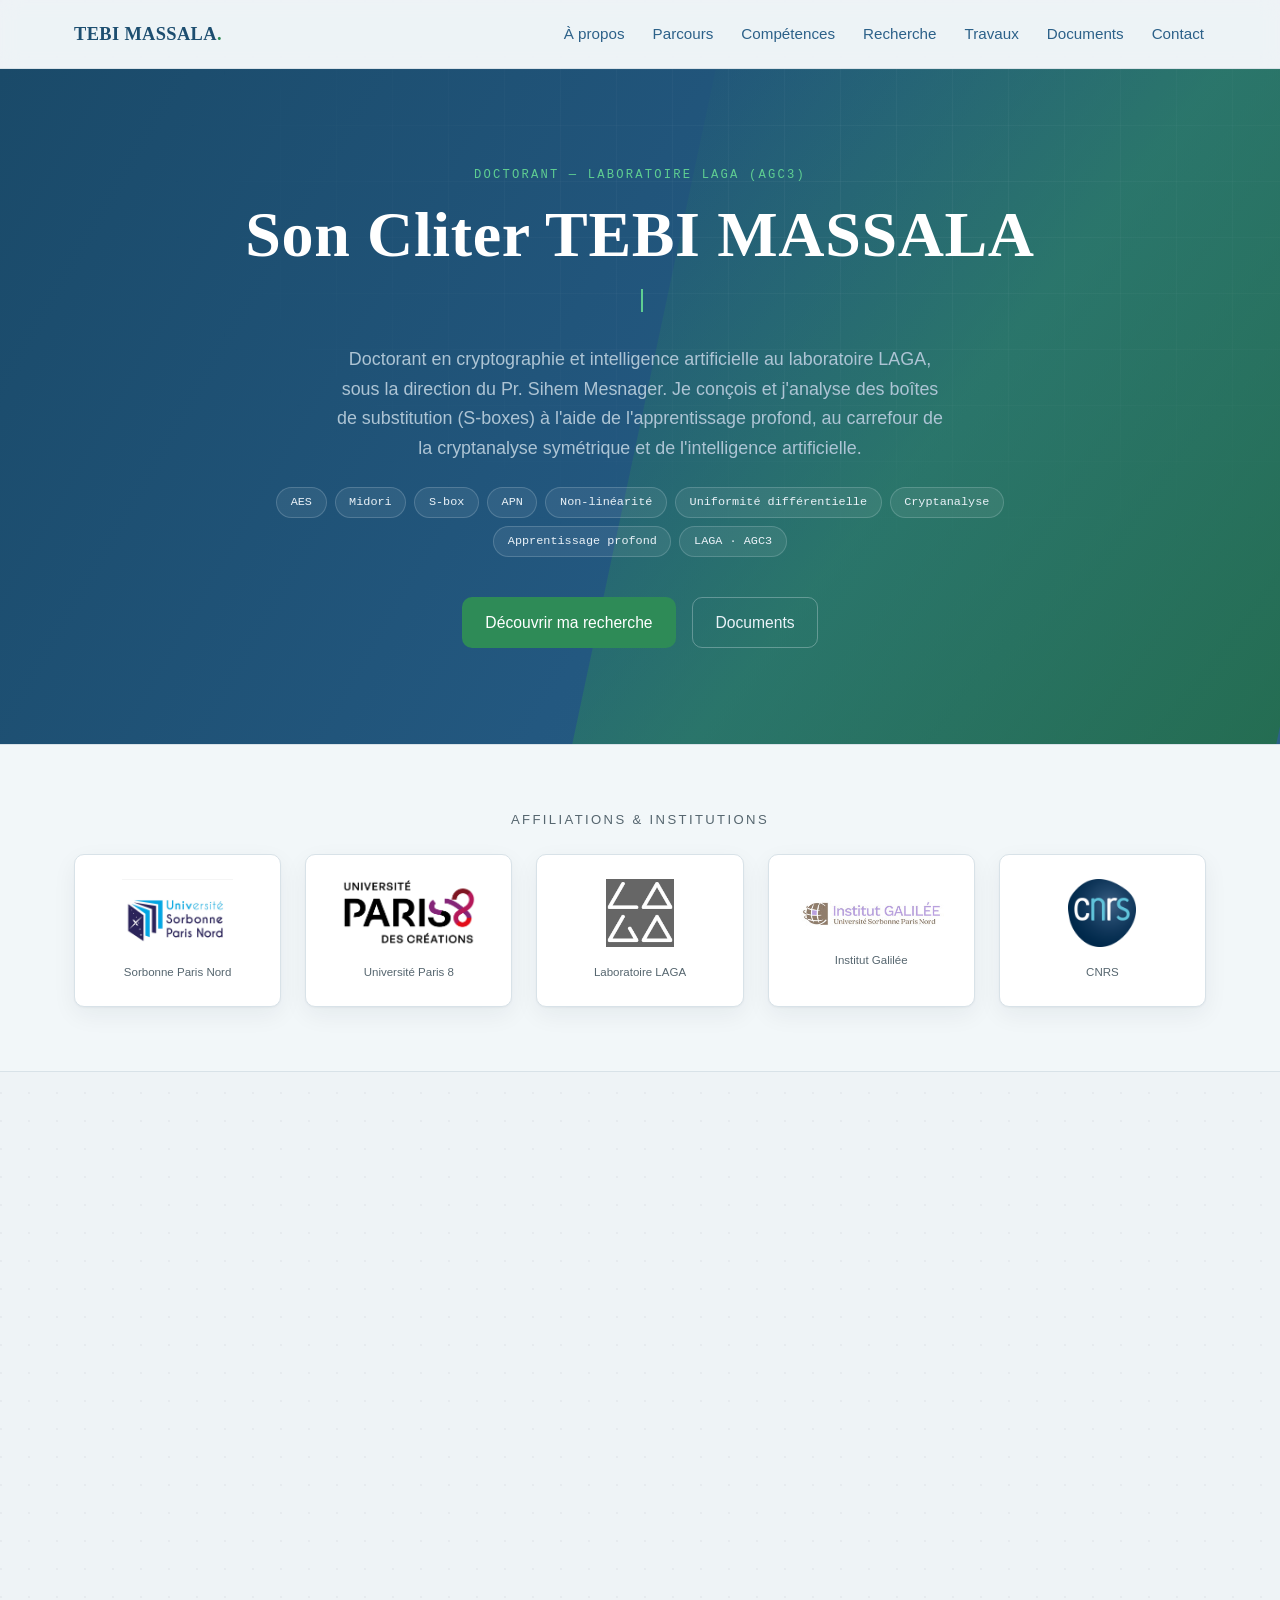
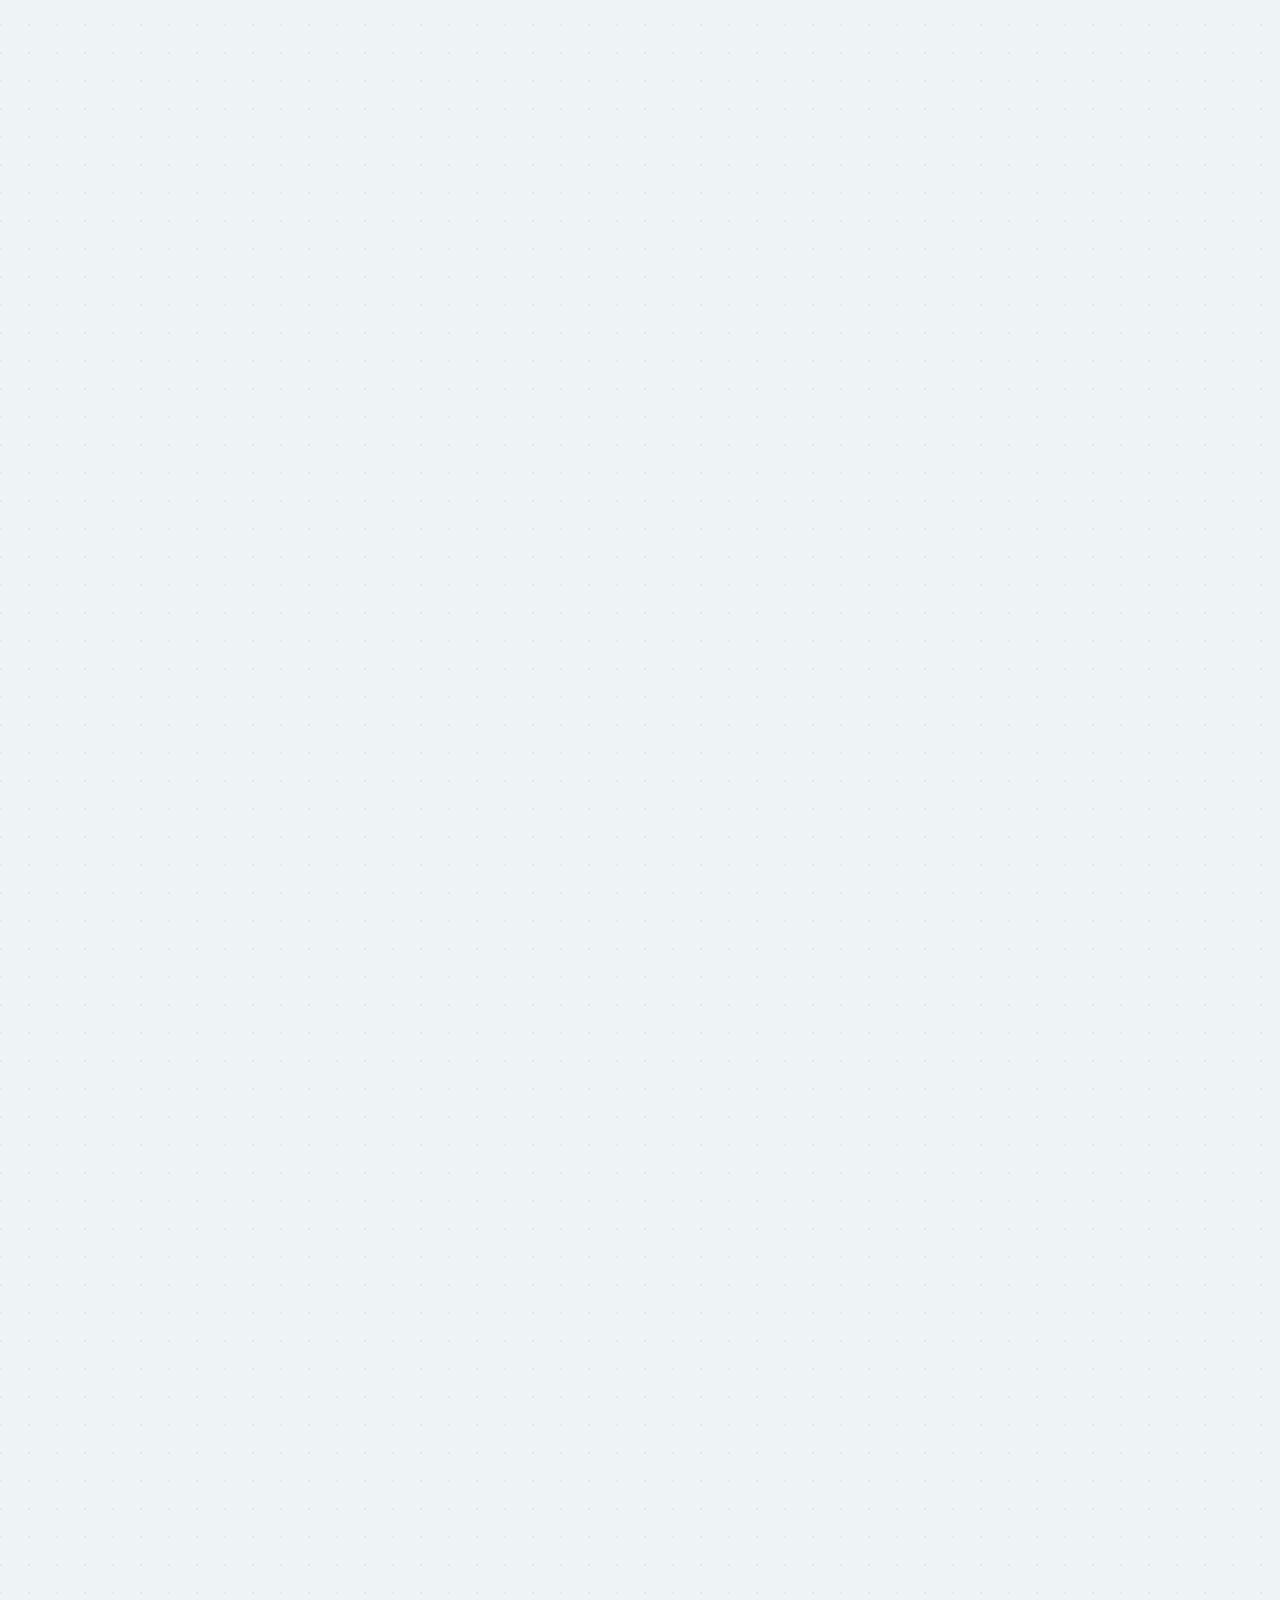
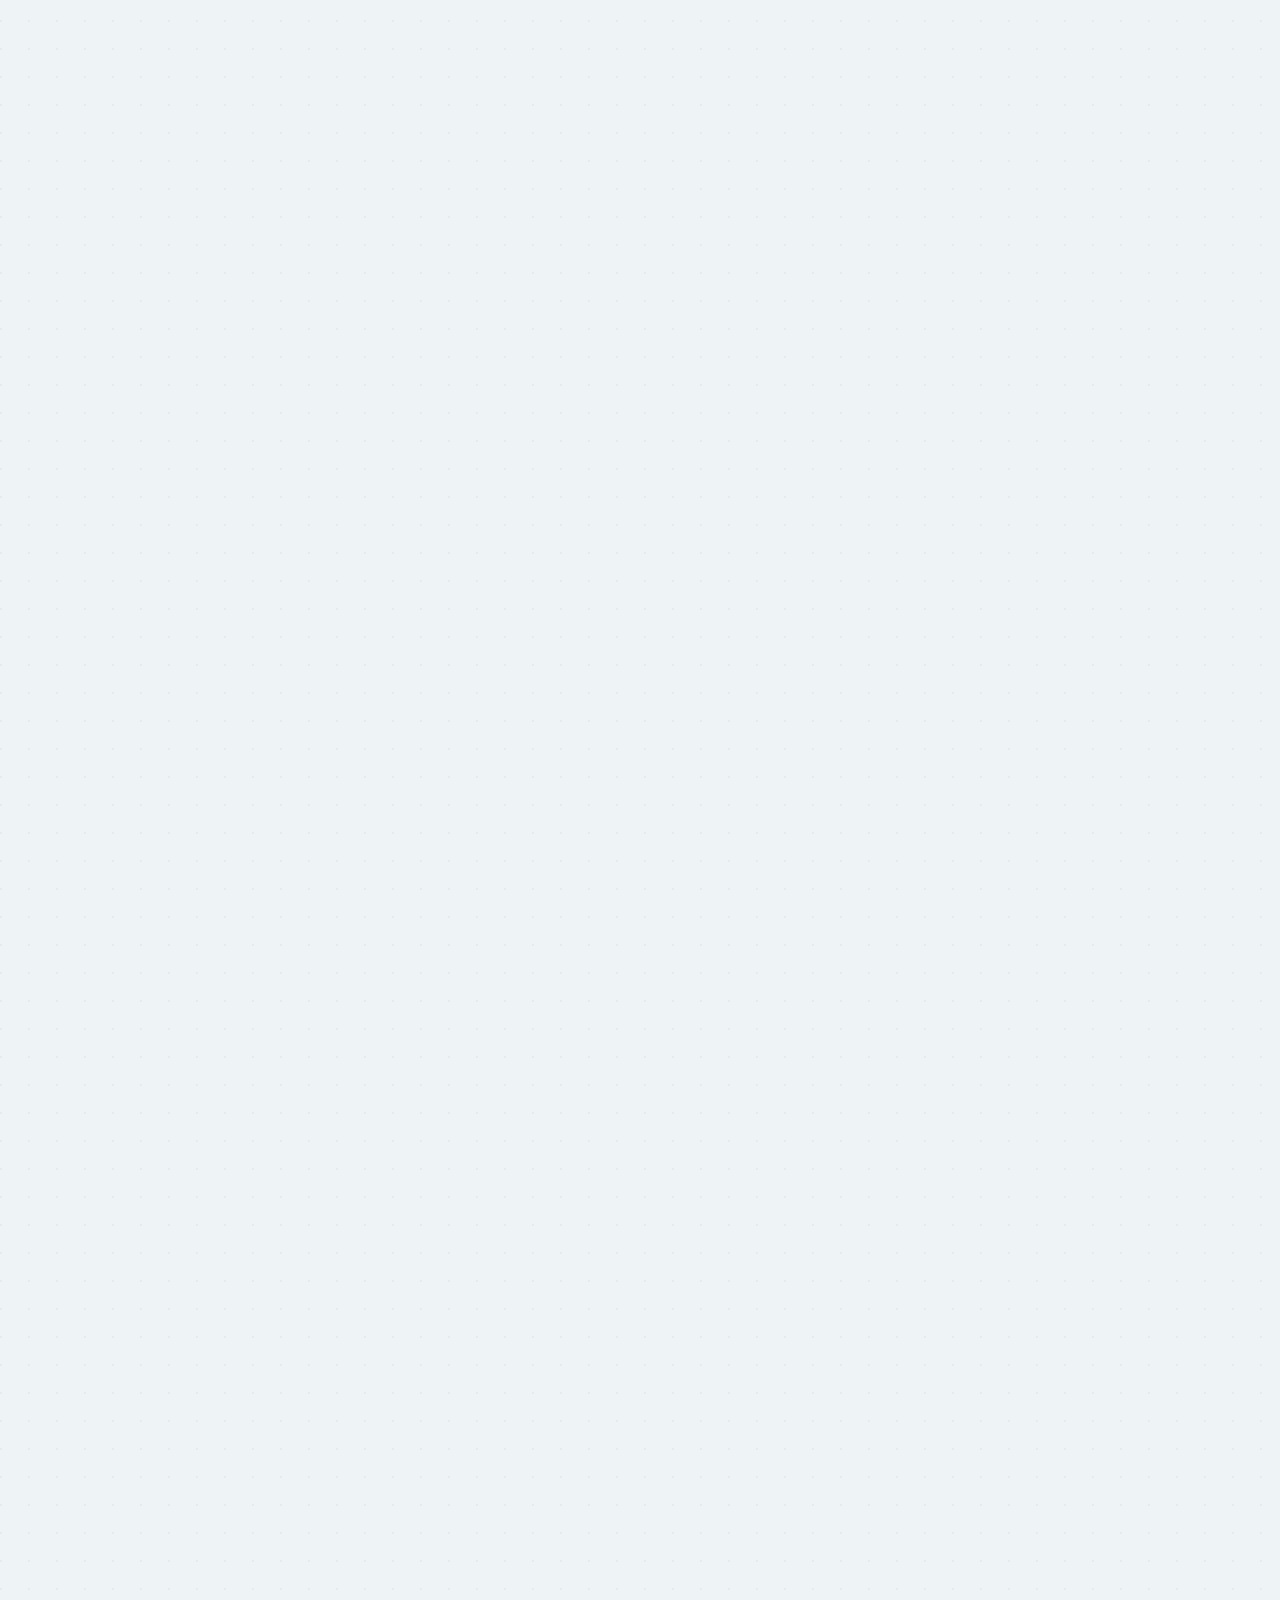
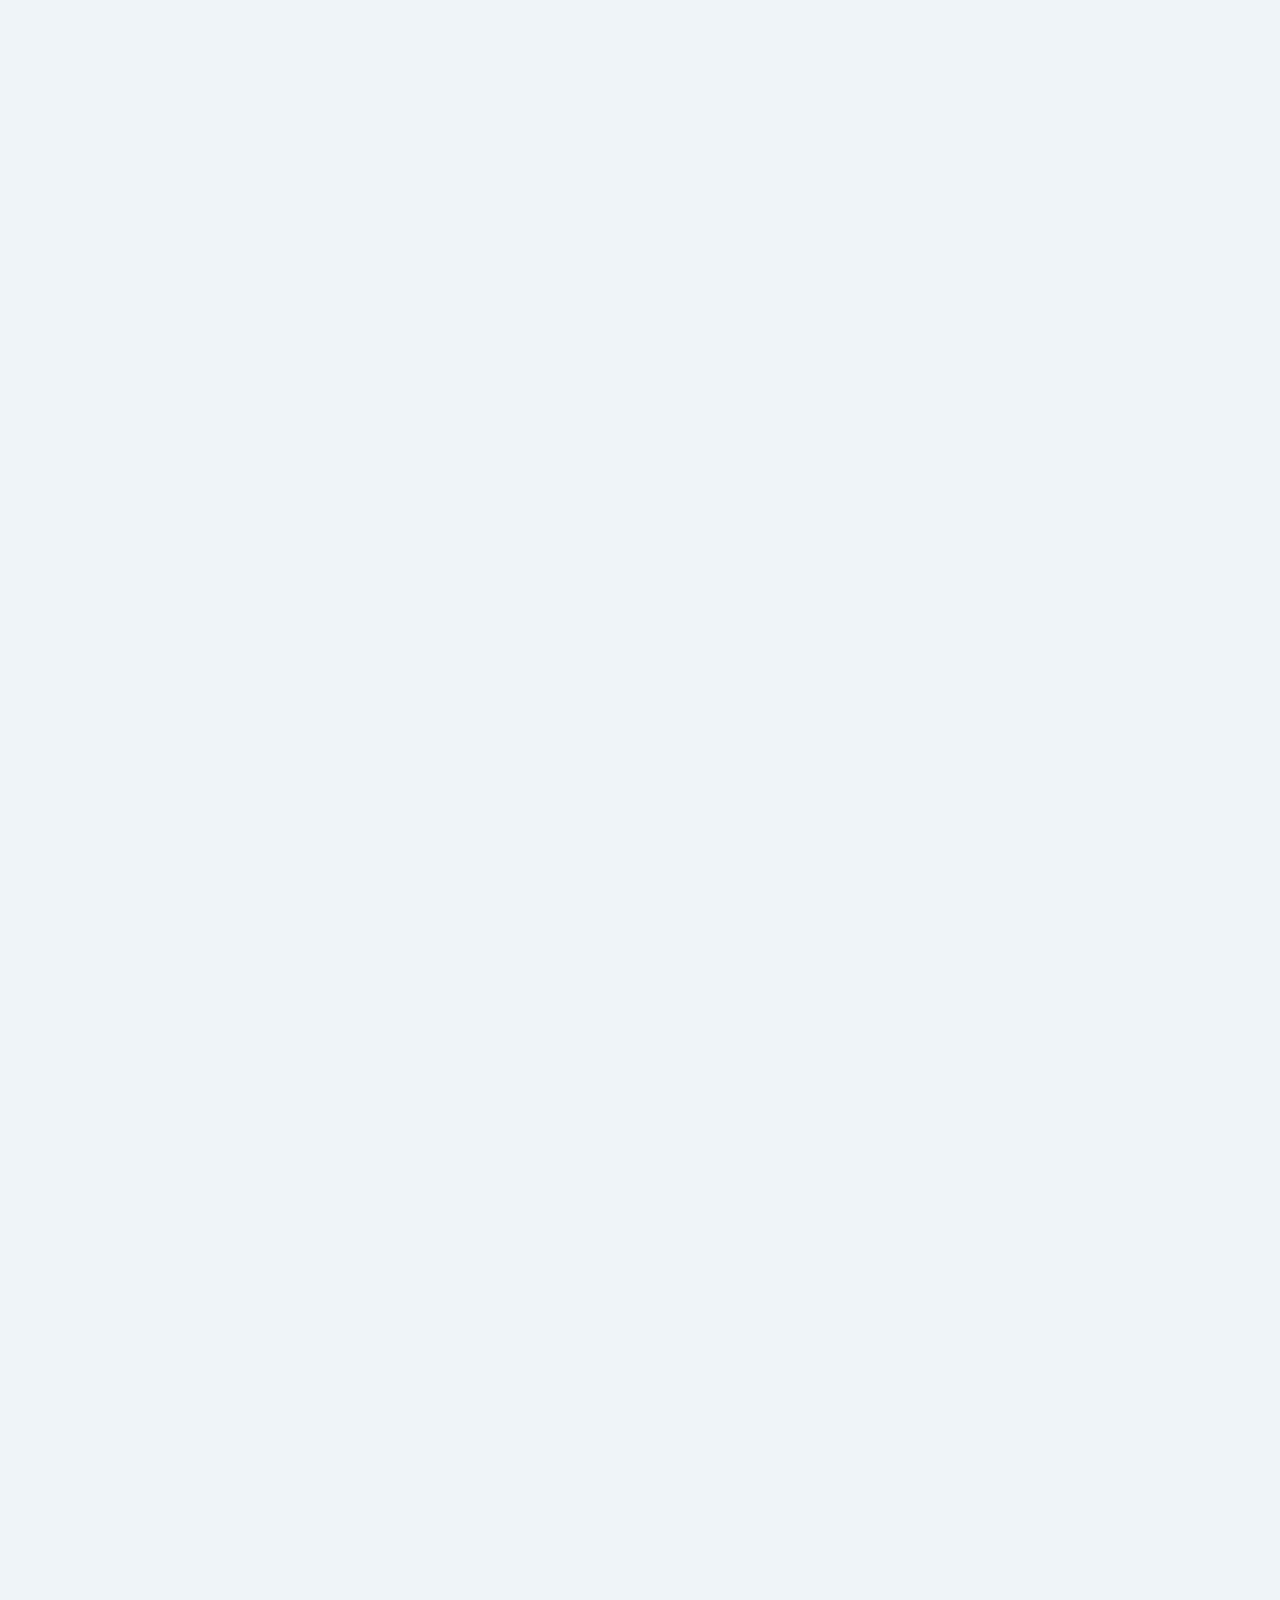
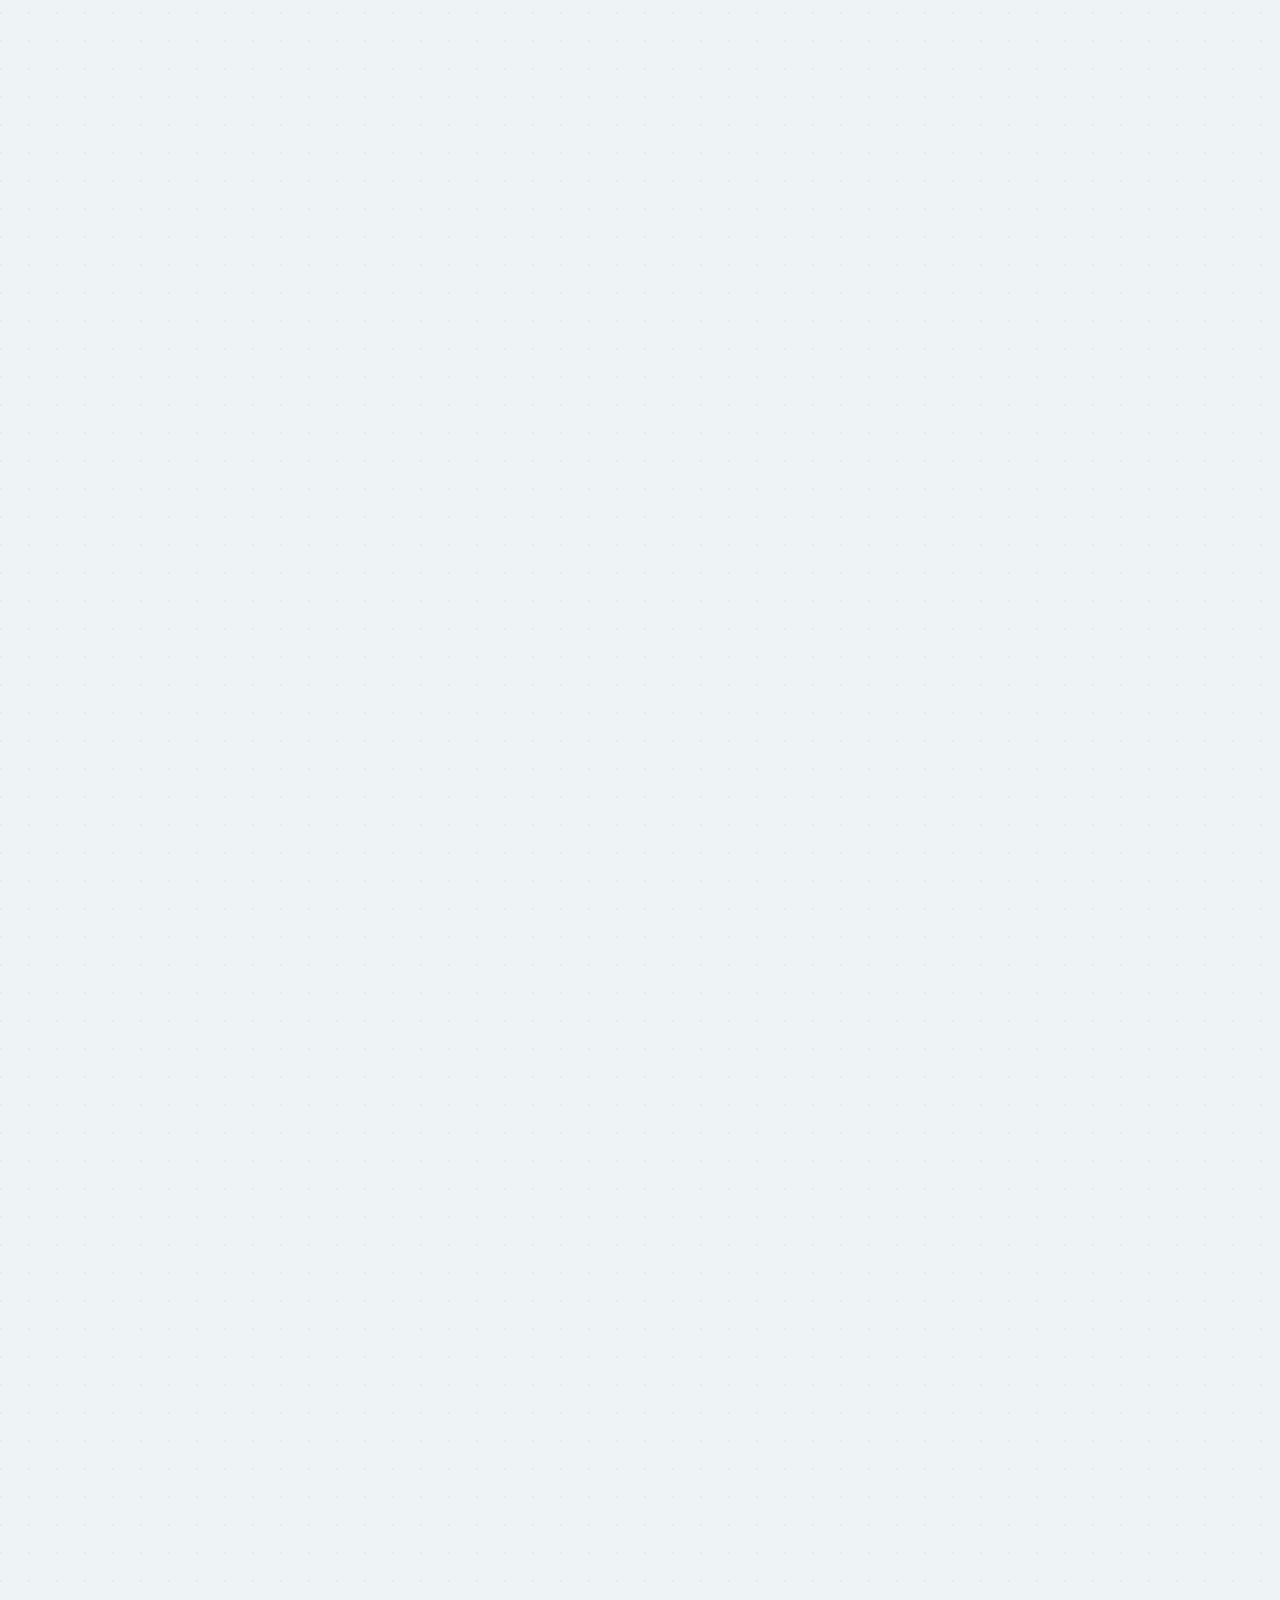
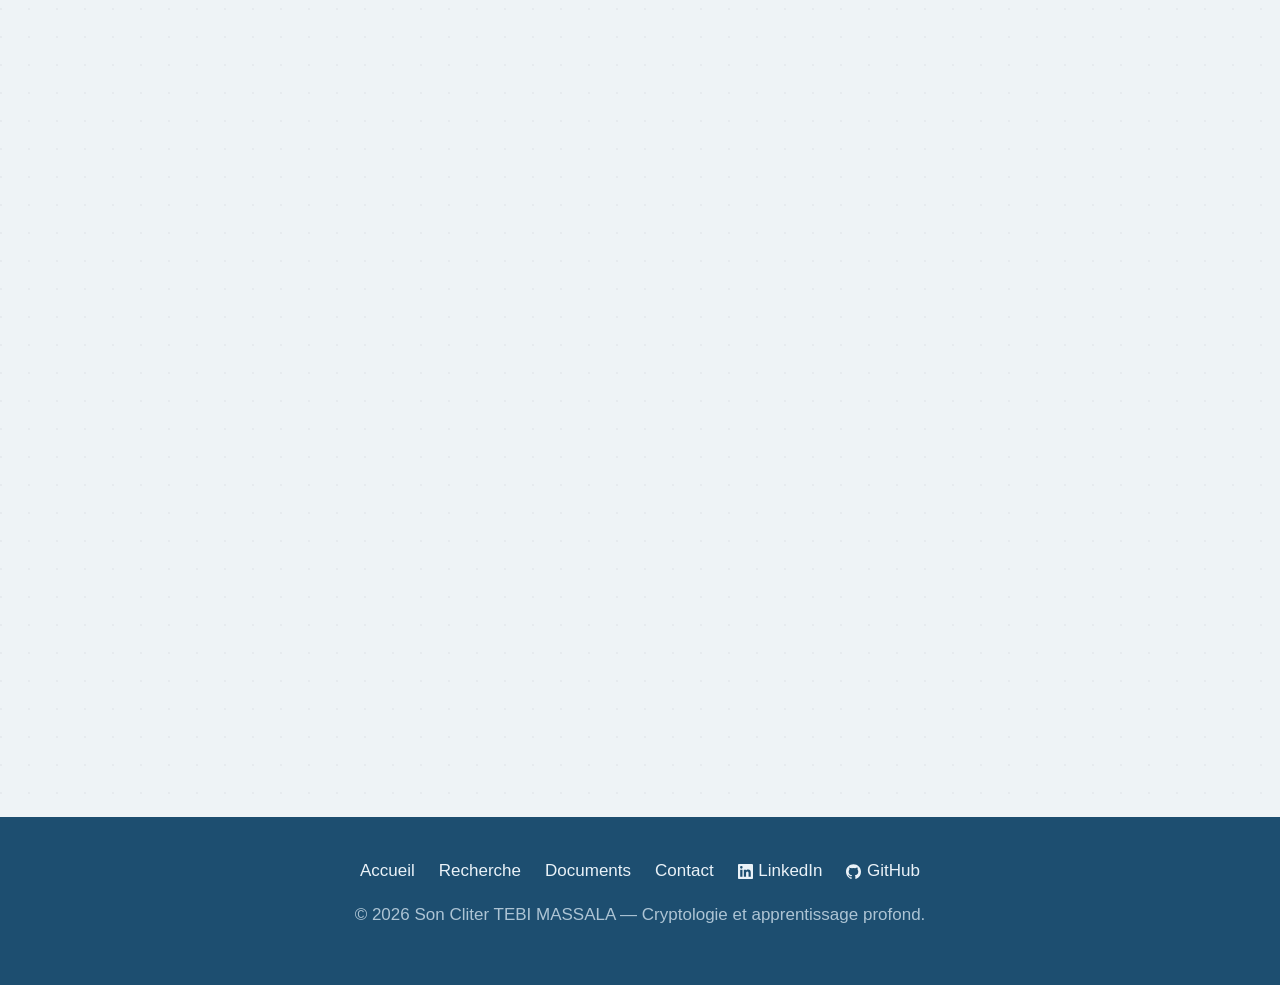
==== commit 53f1b6aa: "Perf : images compressees + portrait en chargement differe" ====
--- a/index.html
+++ b/index.html
@@ -132,7 +132,7 @@
           <figure class="portrait">
             <!-- Déposez votre photo dans public/img/portrait.jpg : elle s'affichera ici.
                  Tant qu'elle est absente, le monogramme d'arrière-plan reste visible. -->
-            <img src="/img/portrait.jpg" alt="Portrait de Son Cliter TEBI MASSALA" width="480" height="600">
+            <img src="/img/portrait.jpg" alt="Portrait de Son Cliter TEBI MASSALA" loading="lazy" decoding="async" width="480" height="600">
           </figure>
           <div class="about-text">
             <p class="section-eyebrow">À propos</p>
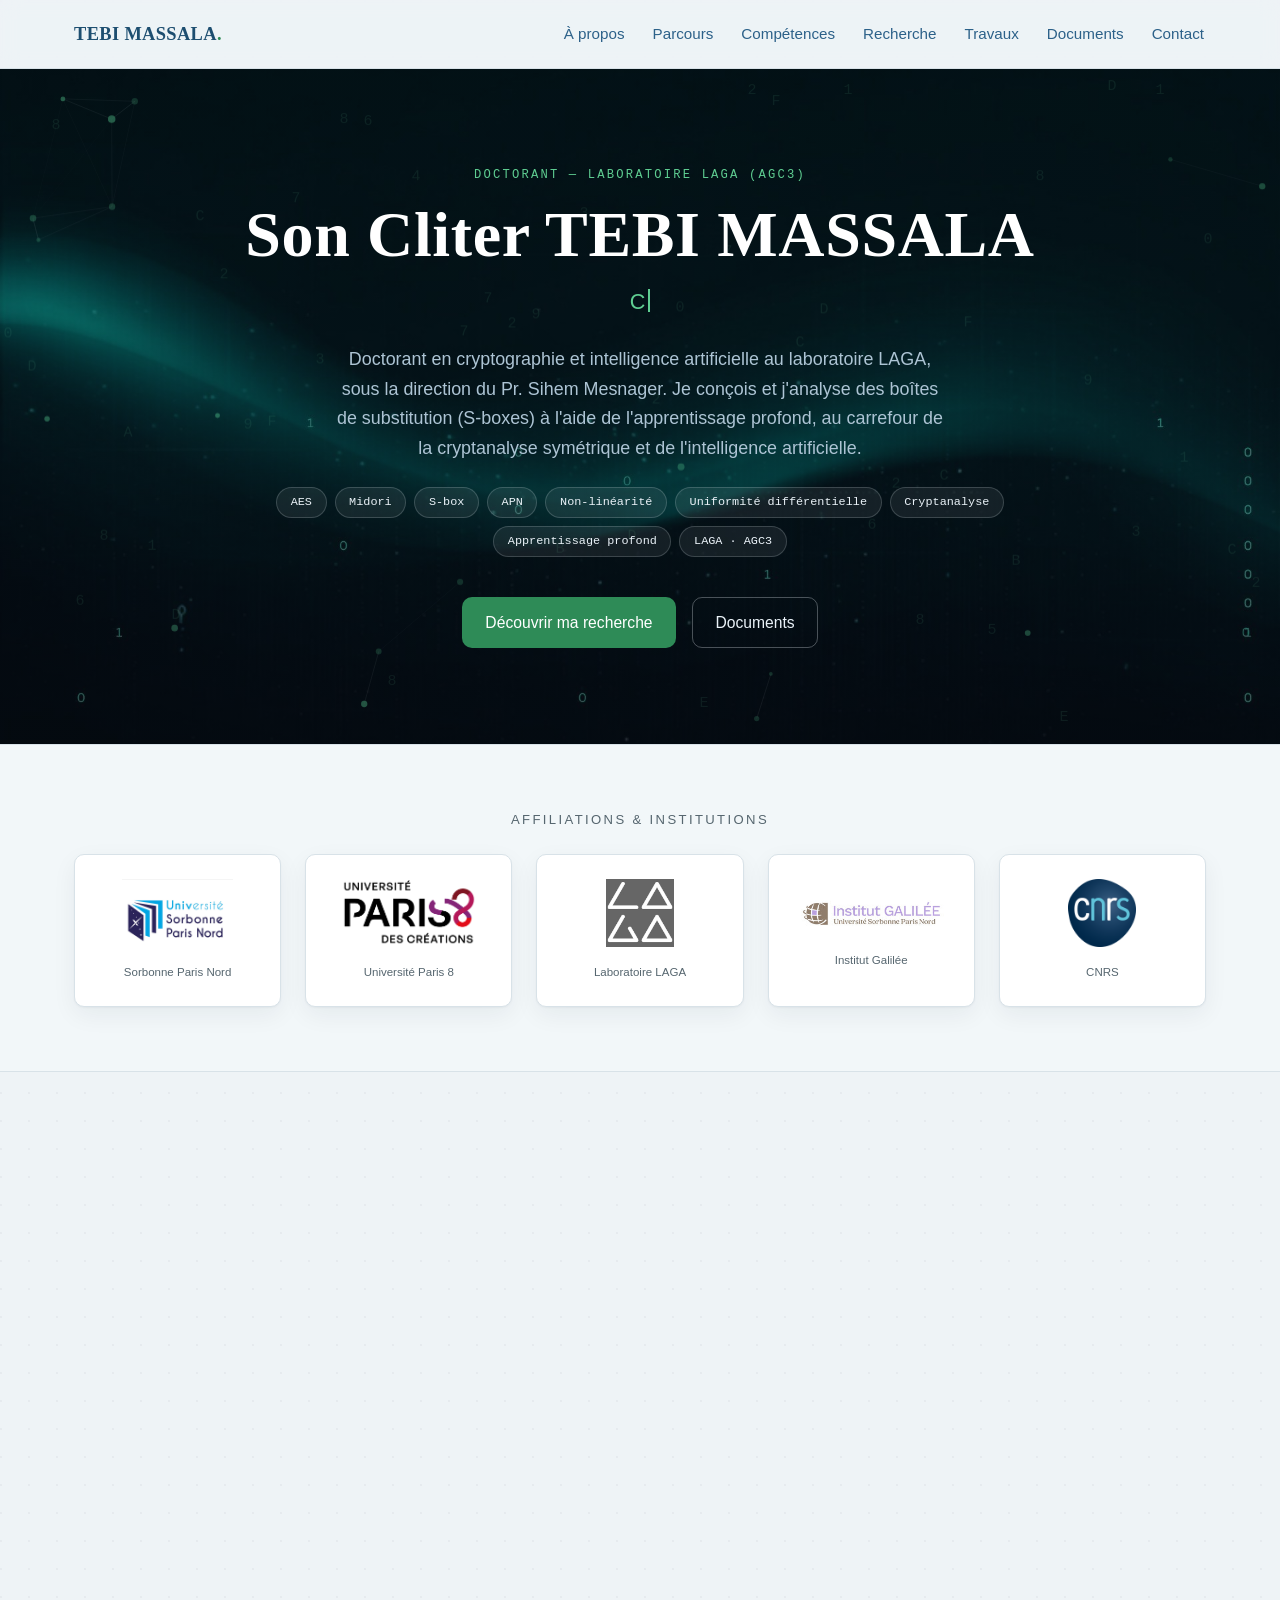
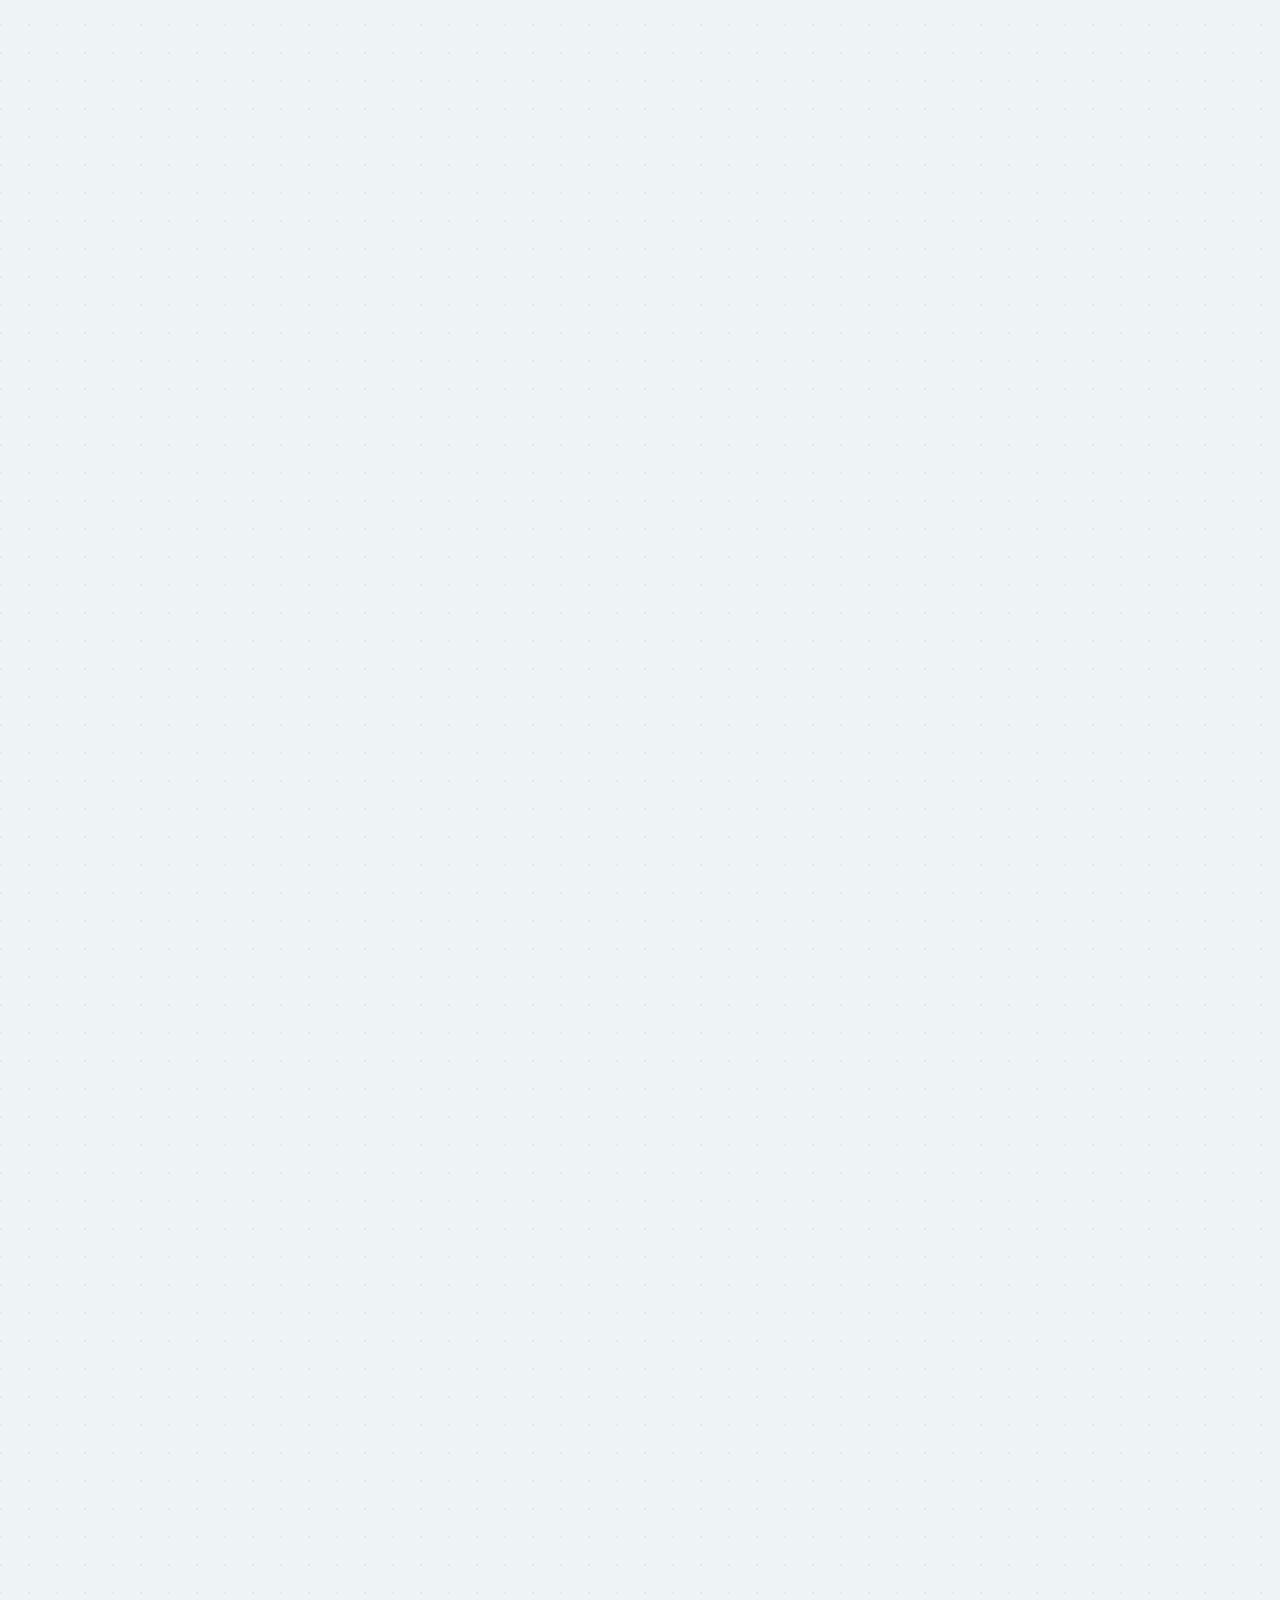
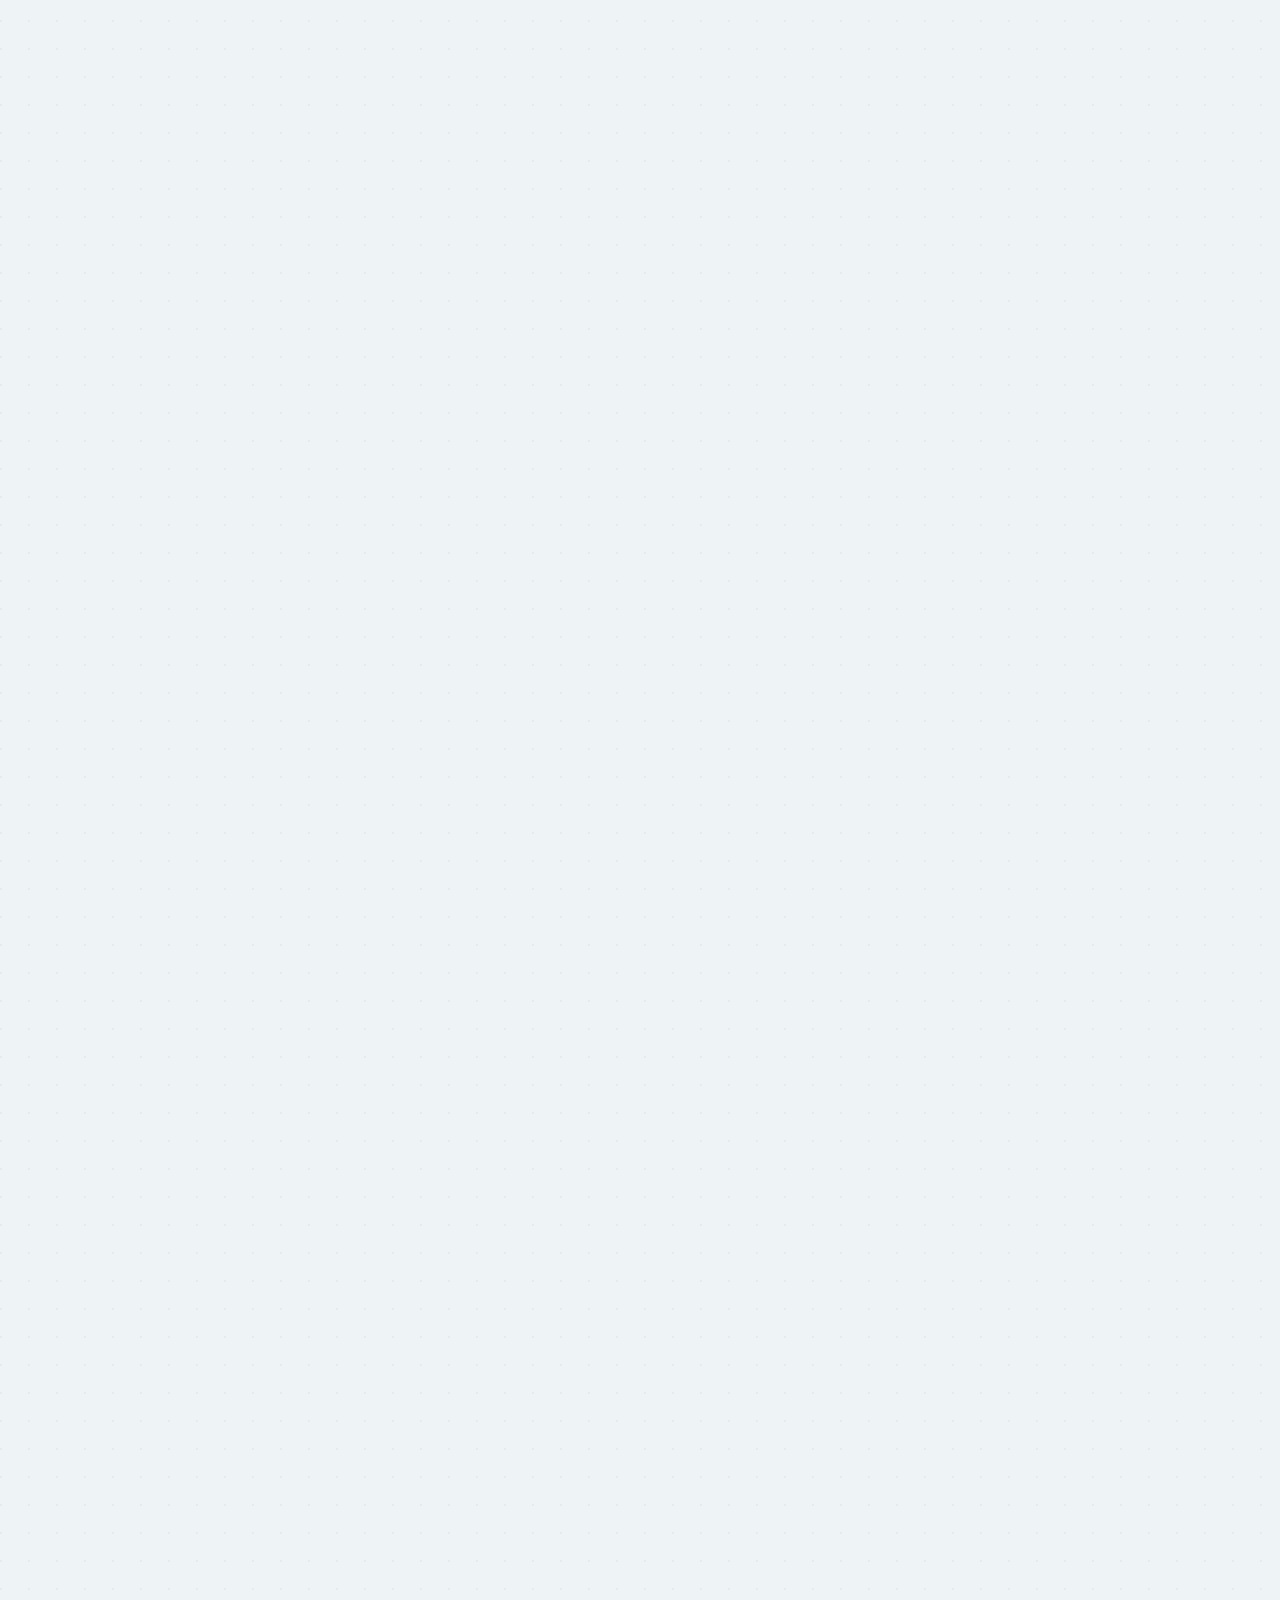
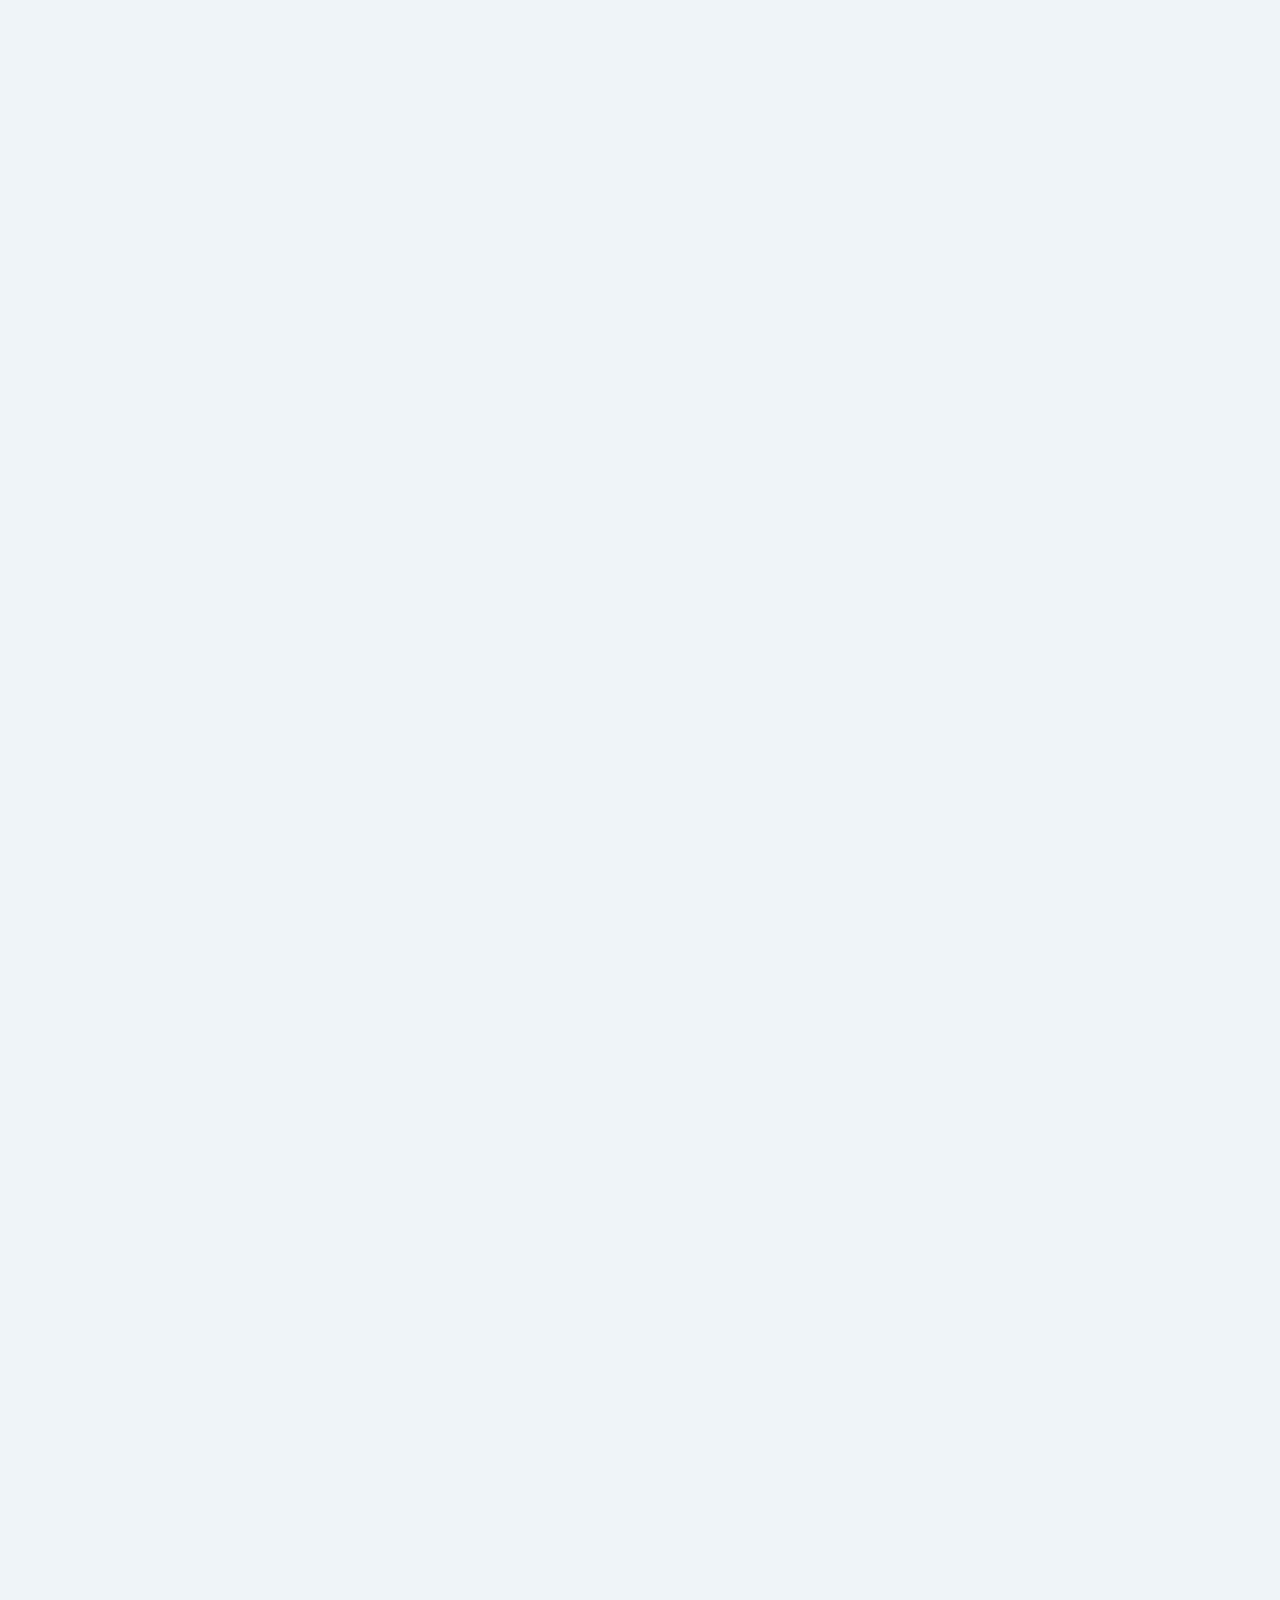
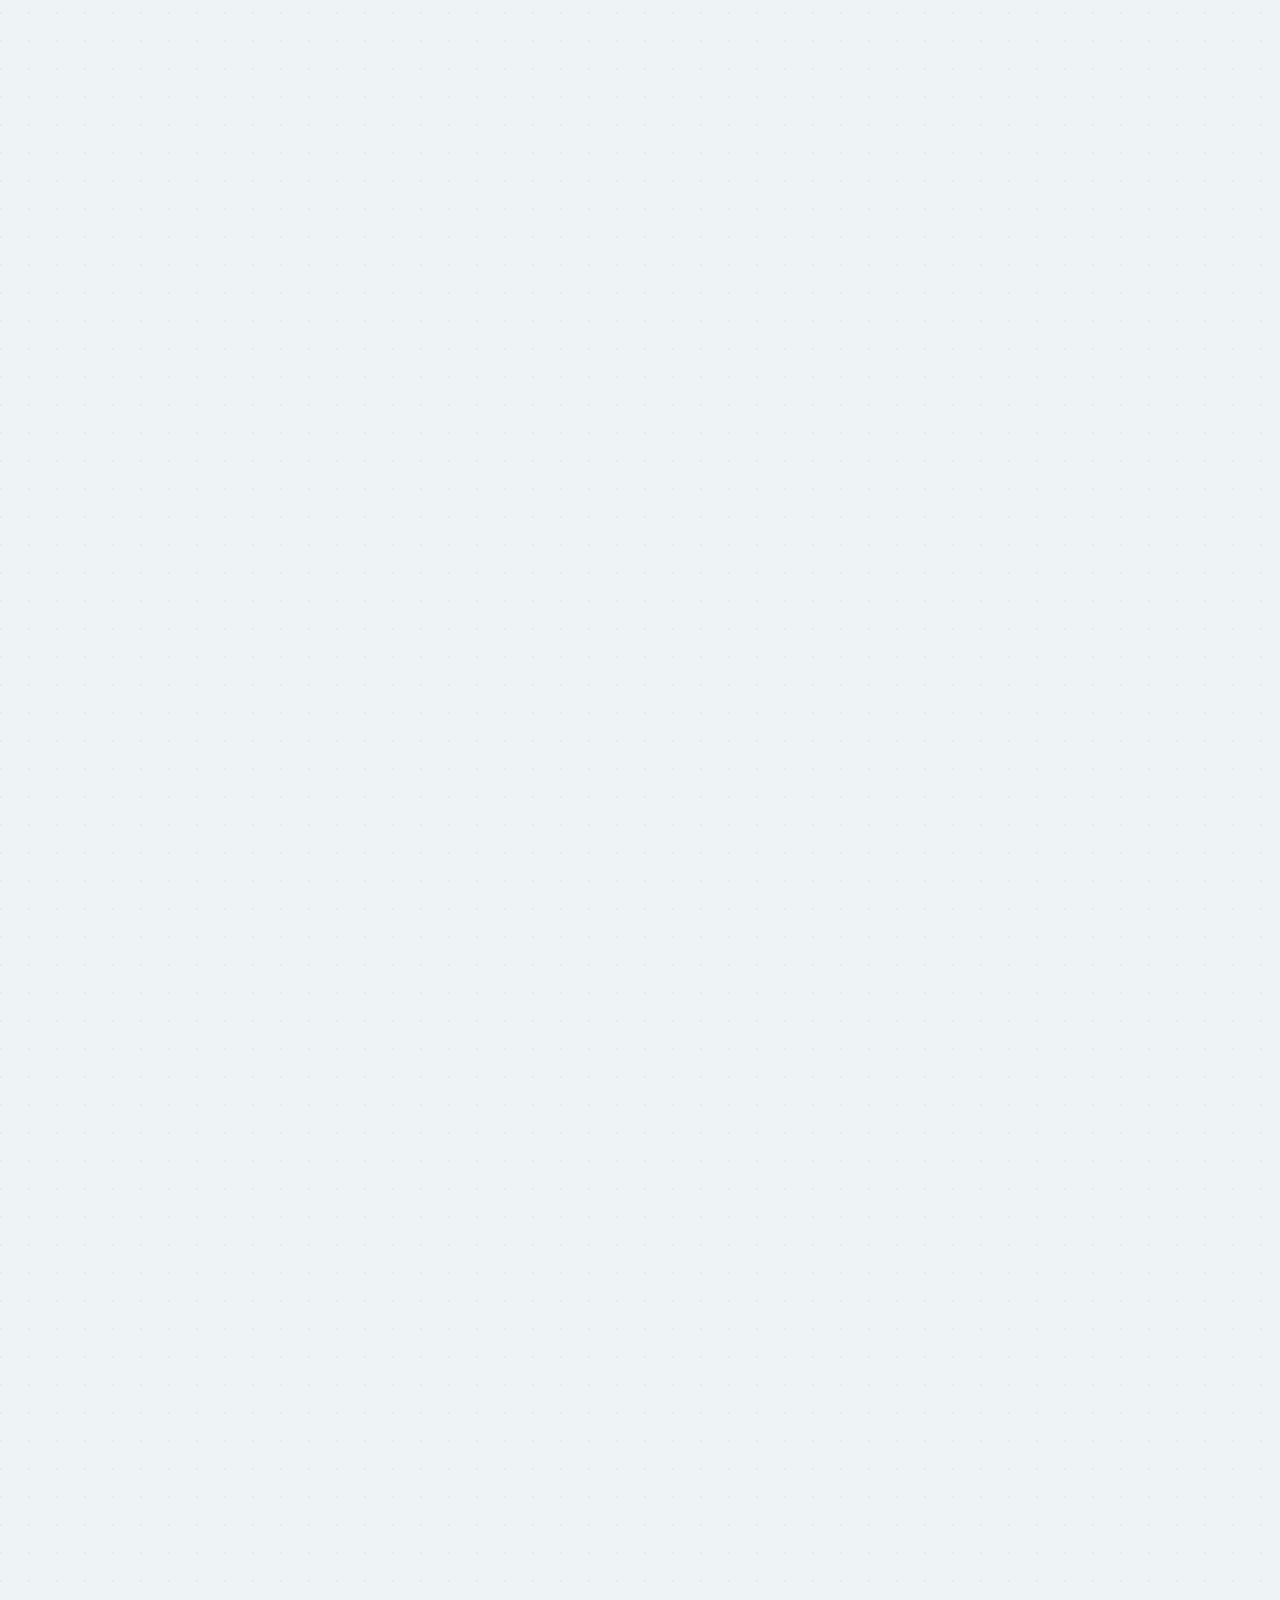
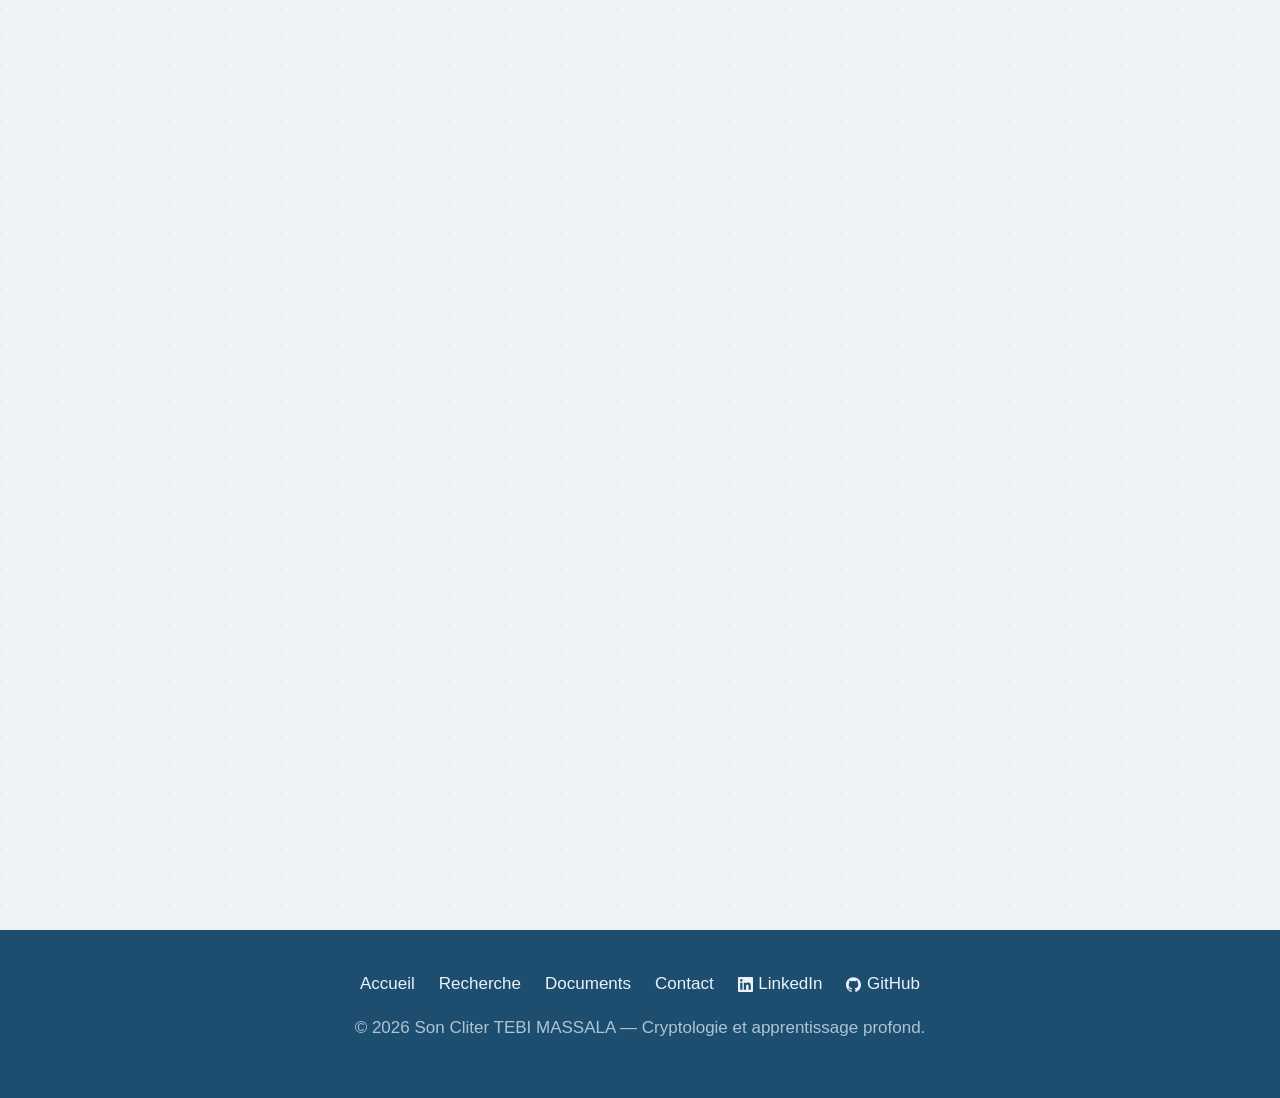
==== commit 877d107e: "Section Recherche : bandeau vitrine sombre (visuel Canva cerveau + reseau) Co-Authored-By: Claude Op" ====
--- a/index.html
+++ b/index.html
@@ -317,12 +317,16 @@
 
     <!-- ===================== RECHERCHE & THÈSE ===================== -->
     <section class="section section--alt reveal" id="recherche">
-      <div class="container">
-        <div class="section-head">
-          <p class="section-eyebrow">Recherche doctorale</p>
-          <h2 class="section-title">Recherche et thèse</h2>
-          <p class="section-lead">Concevoir, par l'apprentissage profond, des primitives symétriques satisfaisant des critères cryptographiques exigeants.</p>
-        </div>
+      <div class="research-banner">
+        <div class="container">
+          <div class="section-head section-head--ondark">
+            <p class="section-eyebrow">Recherche doctorale</p>
+            <h2 class="section-title">Recherche et thèse</h2>
+            <p class="section-lead">Concevoir, par l'apprentissage profond, des primitives symétriques satisfaisant des critères cryptographiques exigeants.</p>
+          </div>
+        </div>
+      </div>
+      <div class="container">
         <div class="research">
           <article class="research-main">
             <p class="thesis-eyebrow">Sujet de thèse</p>
--- a/css/styles.css
+++ b/css/styles.css
@@ -204,46 +204,22 @@
 .hero {
   position: relative;
   color: var(--on-dark);
+  /* Image d'arrière-plan (crypto + IA, dessinée sur Canva) + voile sombre
+     pour garder le texte parfaitement lisible. */
   background:
-    linear-gradient(120deg, #1a4a69 0%, #235880 55%, #2c6189 100%);
-  background-color: var(--ink);
+    linear-gradient(180deg, rgba(6, 16, 24, 0.42) 0%, rgba(6, 16, 24, 0.62) 100%),
+    url('/img/hero-bg.jpg') center / cover no-repeat;
+  background-color: #08141e;
   overflow: hidden;
 }
-/* Diagonale verte façon diapositive de titre de la thèse. */
-.hero::before {
-  content: "";
-  position: absolute;
-  top: -10%;
-  right: -12%;
-  width: 55%;
-  height: 130%;
-  background: linear-gradient(120deg, rgba(46, 139, 87, 0.0) 0%, rgba(46, 139, 87, 0.55) 45%, rgba(33, 110, 64, 0.8) 100%);
-  transform: skewX(-12deg);
-  transform-origin: top right;
-  pointer-events: none;
-  z-index: 0;
-  animation: heroSheen 14s ease-in-out infinite alternate;
-}
-@keyframes heroSheen {
-  from { opacity: 0.75; transform: skewX(-12deg) translateX(0); }
-  to   { opacity: 1;    transform: skewX(-12deg) translateX(-3%); }
-}
+/* L'ancienne diagonale est remplacée par l'image de fond. */
+.hero::before { display: none; }
 @media (prefers-reduced-motion: reduce) {
   .hero::before { animation: none; }
 }
 /* Motif de lignes croisées discret, évoquant une grille cryptographique. */
-.hero::after {
-  content: "";
-  position: absolute;
-  inset: 0;
-  background-image:
-    linear-gradient(rgba(234, 240, 247, 0.05) 1px, transparent 1px),
-    linear-gradient(90deg, rgba(234, 240, 247, 0.05) 1px, transparent 1px);
-  background-size: 56px 56px;
-  mask-image: radial-gradient(1000px 500px at 70% 20%, #000, transparent 75%);
-  pointer-events: none;
-  z-index: 1;
-}
+/* La grille est déjà présente dans l'image de fond : on la retire ici. */
+.hero::after { display: none; }
 .hero-title {
   color: #fff;
   font-size: clamp(2.4rem, 5.4vw, 4rem);
@@ -251,8 +227,8 @@
   letter-spacing: 0.01em;
   margin-bottom: var(--space-2);
 }
-/* Canvas d'animation et contenu centré au-dessus. */
-.hero-canvas { position: absolute; inset: 0; width: 100%; height: 100%; z-index: 0; pointer-events: none; }
+/* Canvas d'animation (réseau de neurones subtil) par-dessus l'image de fond. */
+.hero-canvas { position: absolute; inset: 0; width: 100%; height: 100%; z-index: 1; pointer-events: none; opacity: 0.5; }
 .hero-inner {
   position: relative;
   z-index: 2;
@@ -797,3 +773,69 @@
   margin-bottom: var(--space-2);
 }
 .contact-card .ico svg { width: 28px; height: 28px; }
+
+/* =============================================================================
+   Décorations & animations douces sur tout le site (CSS pur, léger).
+   Respecte prefers-reduced-motion.
+   ========================================================================== */
+
+/* Bandes alternées : léger halo décoratif aux couleurs de la marque. */
+.section--alt {
+  background:
+    radial-gradient(720px 340px at 100% -12%, rgba(46, 139, 87, 0.07), transparent 60%),
+    radial-gradient(640px 320px at 0% 112%, rgba(29, 78, 112, 0.07), transparent 60%),
+    var(--surface-alt);
+}
+
+/* Section Recherche : bandeau vitrine sombre (visuel Canva) en tête de section. */
+#recherche { padding-top: 0; }
+.research-banner {
+  position: relative;
+  margin-bottom: var(--space-6);
+  padding-block: clamp(3rem, 7vw, 5rem);
+  background:
+    linear-gradient(90deg, rgba(4, 12, 20, 0.95) 0%, rgba(4, 12, 20, 0.82) 40%, rgba(4, 12, 20, 0.42) 72%, rgba(4, 12, 20, 0.2) 100%),
+    url('/img/recherche-bg.jpg') right center / cover no-repeat;
+  background-color: #06131e;
+  border-bottom: 1px solid var(--line);
+}
+.section-head--ondark {
+  text-align: left;
+  max-width: 640px;
+  margin: 0;
+}
+.section-head--ondark .section-eyebrow { color: var(--accent-light); }
+.section-head--ondark .section-title { color: #eef3f6; }
+.section-head--ondark .section-lead { color: rgba(238, 243, 246, 0.82); }
+.section-head--ondark .section-title::after { margin-inline: 0; }
+
+/* Logos qui flottent en douceur. */
+@keyframes floatY { 0%, 100% { transform: translateY(0); } 50% { transform: translateY(-5px); } }
+.logo-tile img { animation: floatY 6s ease-in-out infinite; }
+.logo-tile:nth-child(2) img { animation-delay: -1.2s; }
+.logo-tile:nth-child(3) img { animation-delay: -2.4s; }
+.logo-tile:nth-child(4) img { animation-delay: -3.6s; }
+.logo-tile:nth-child(5) img { animation-delay: -4.8s; }
+
+/* Filet sous les titres : léger scintillement une fois révélé. */
+.reveal.is-visible .section-title::after { animation: lineShimmer 3.2s ease-in-out infinite; }
+@keyframes lineShimmer { 0%, 100% { opacity: 1; } 50% { opacity: 0.45; } }
+
+/* Reflet lumineux qui balaie les boutons d'action au survol. */
+.btn--accent, .btn--primary { position: relative; overflow: hidden; }
+.btn--accent::after, .btn--primary::after {
+  content: "";
+  position: absolute;
+  inset: 0;
+  background: linear-gradient(120deg, transparent 32%, rgba(255, 255, 255, 0.28) 50%, transparent 68%);
+  transform: translateX(-130%);
+  transition: transform 0.6s ease;
+  pointer-events: none;
+}
+.btn--accent:hover::after, .btn--primary:hover::after { transform: translateX(130%); }
+
+@media (prefers-reduced-motion: reduce) {
+  .logo-tile img,
+  .reveal.is-visible .section-title::after { animation: none; }
+  .btn--accent::after, .btn--primary::after { display: none; }
+}
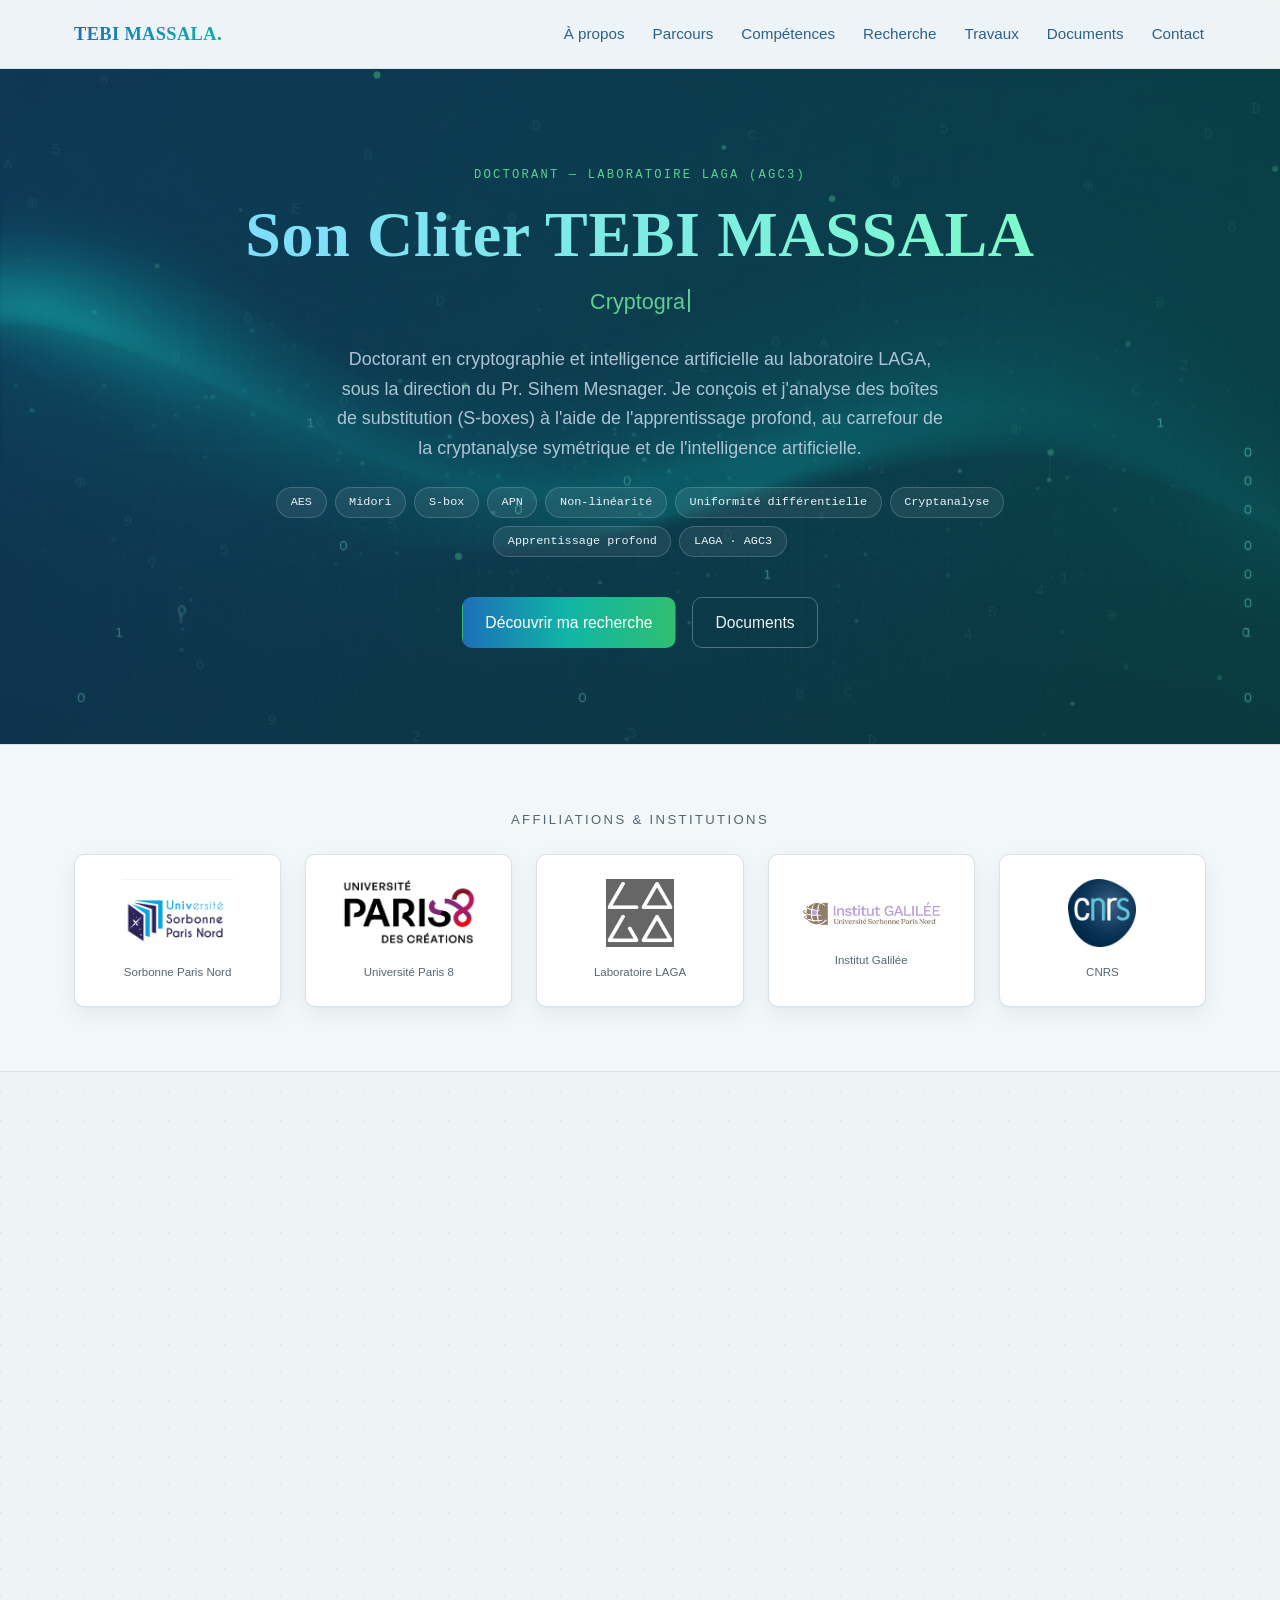
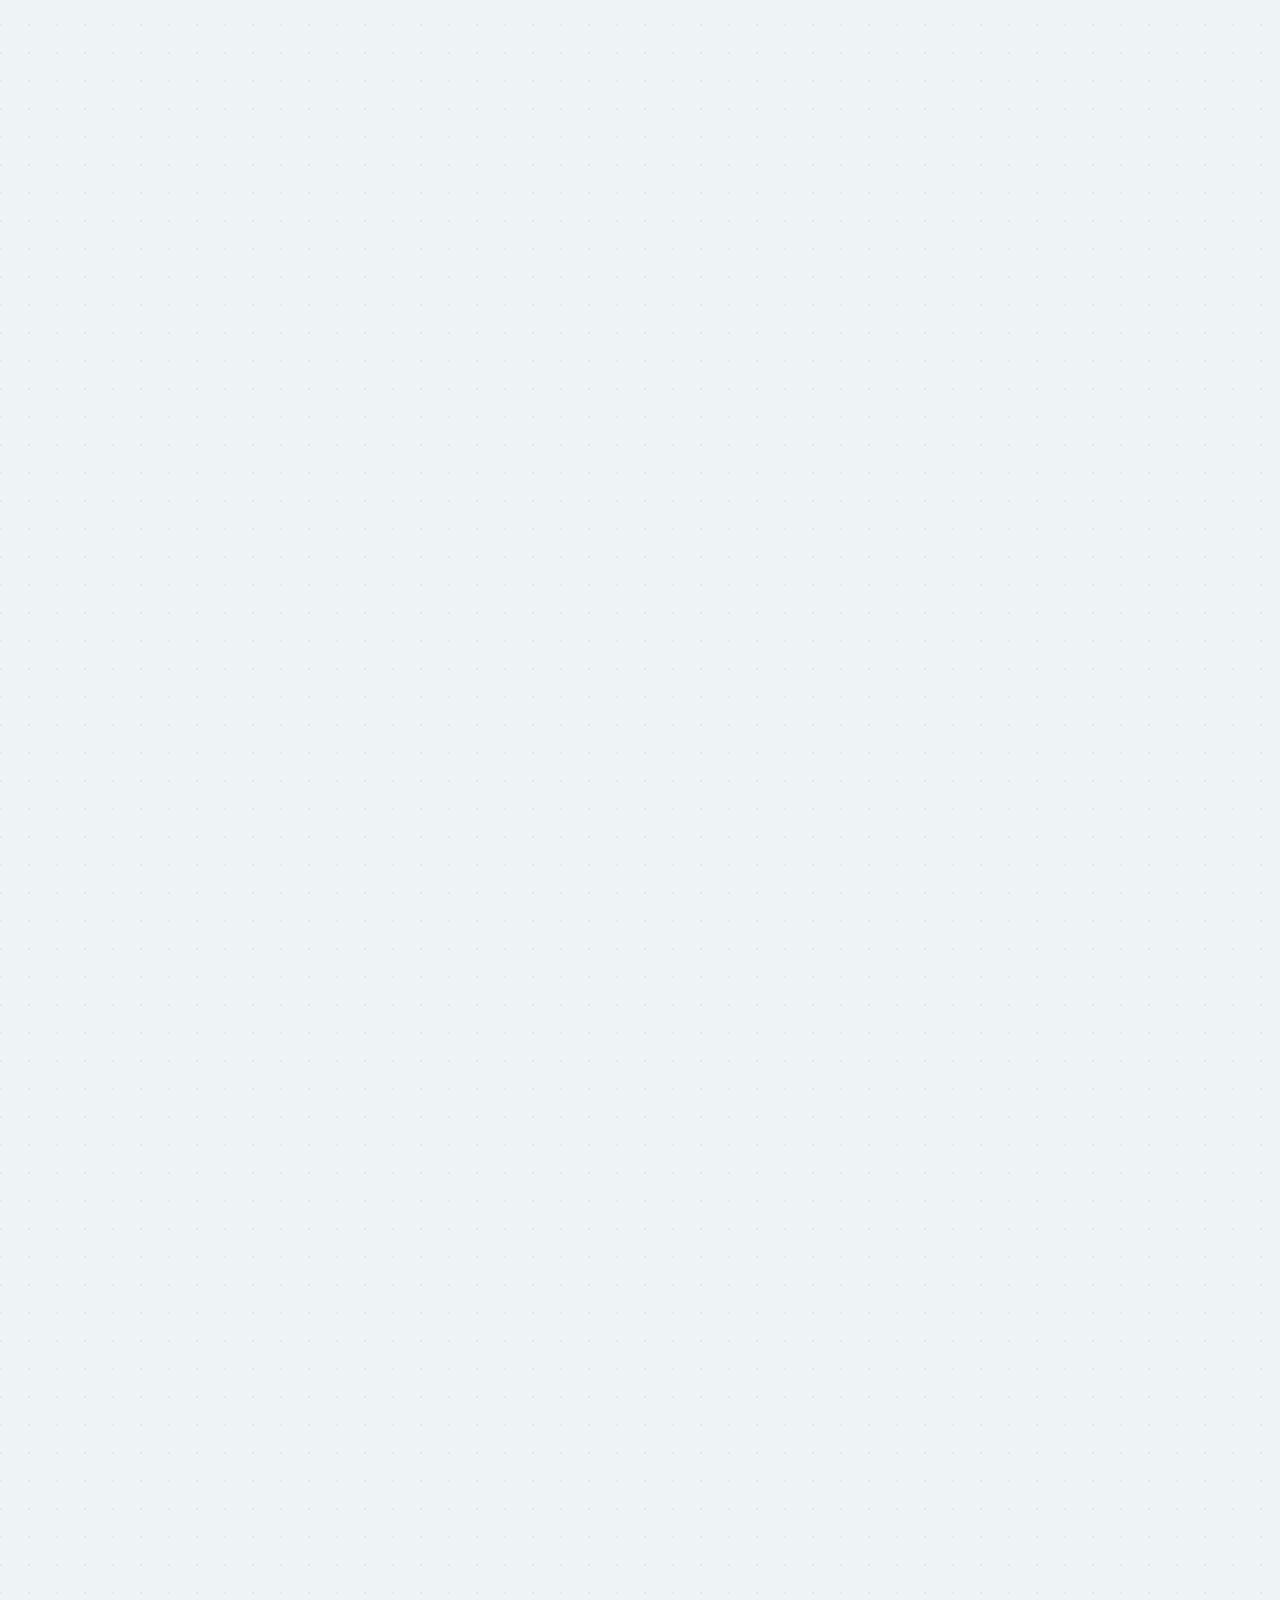
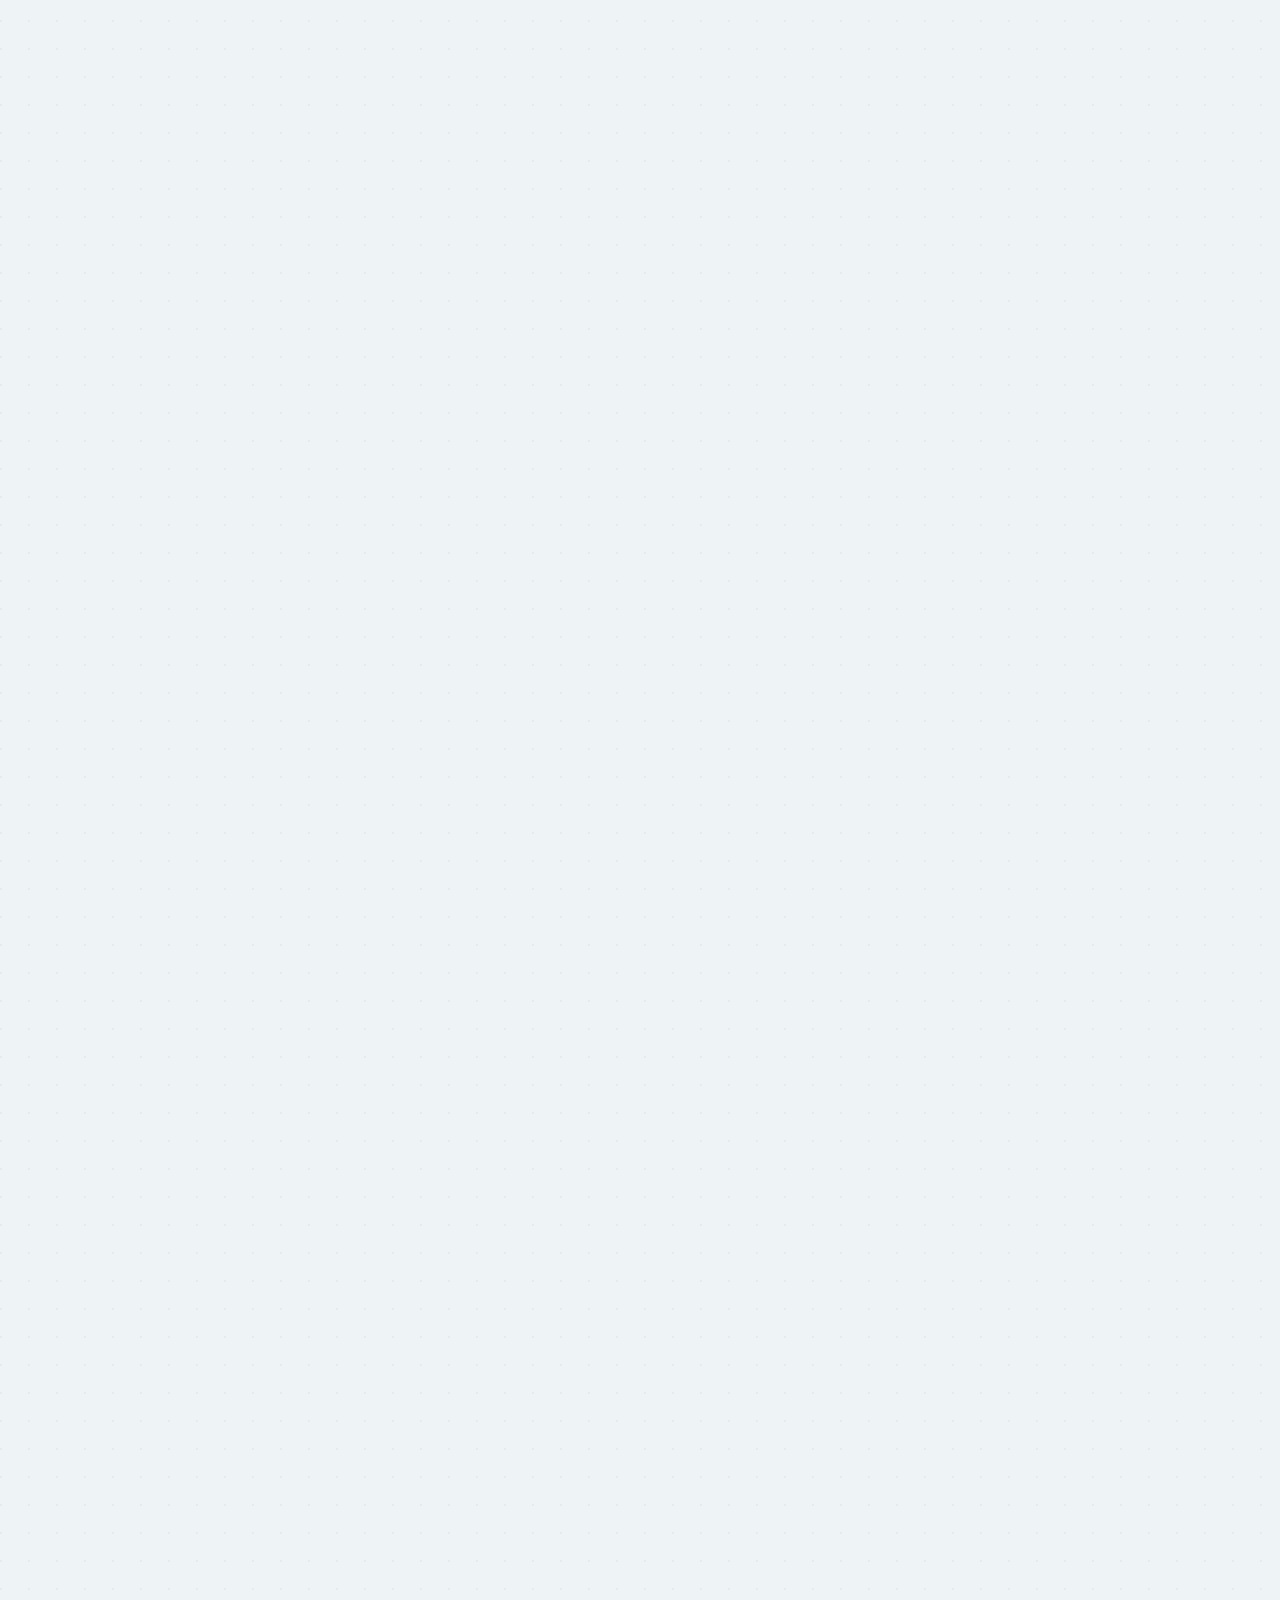
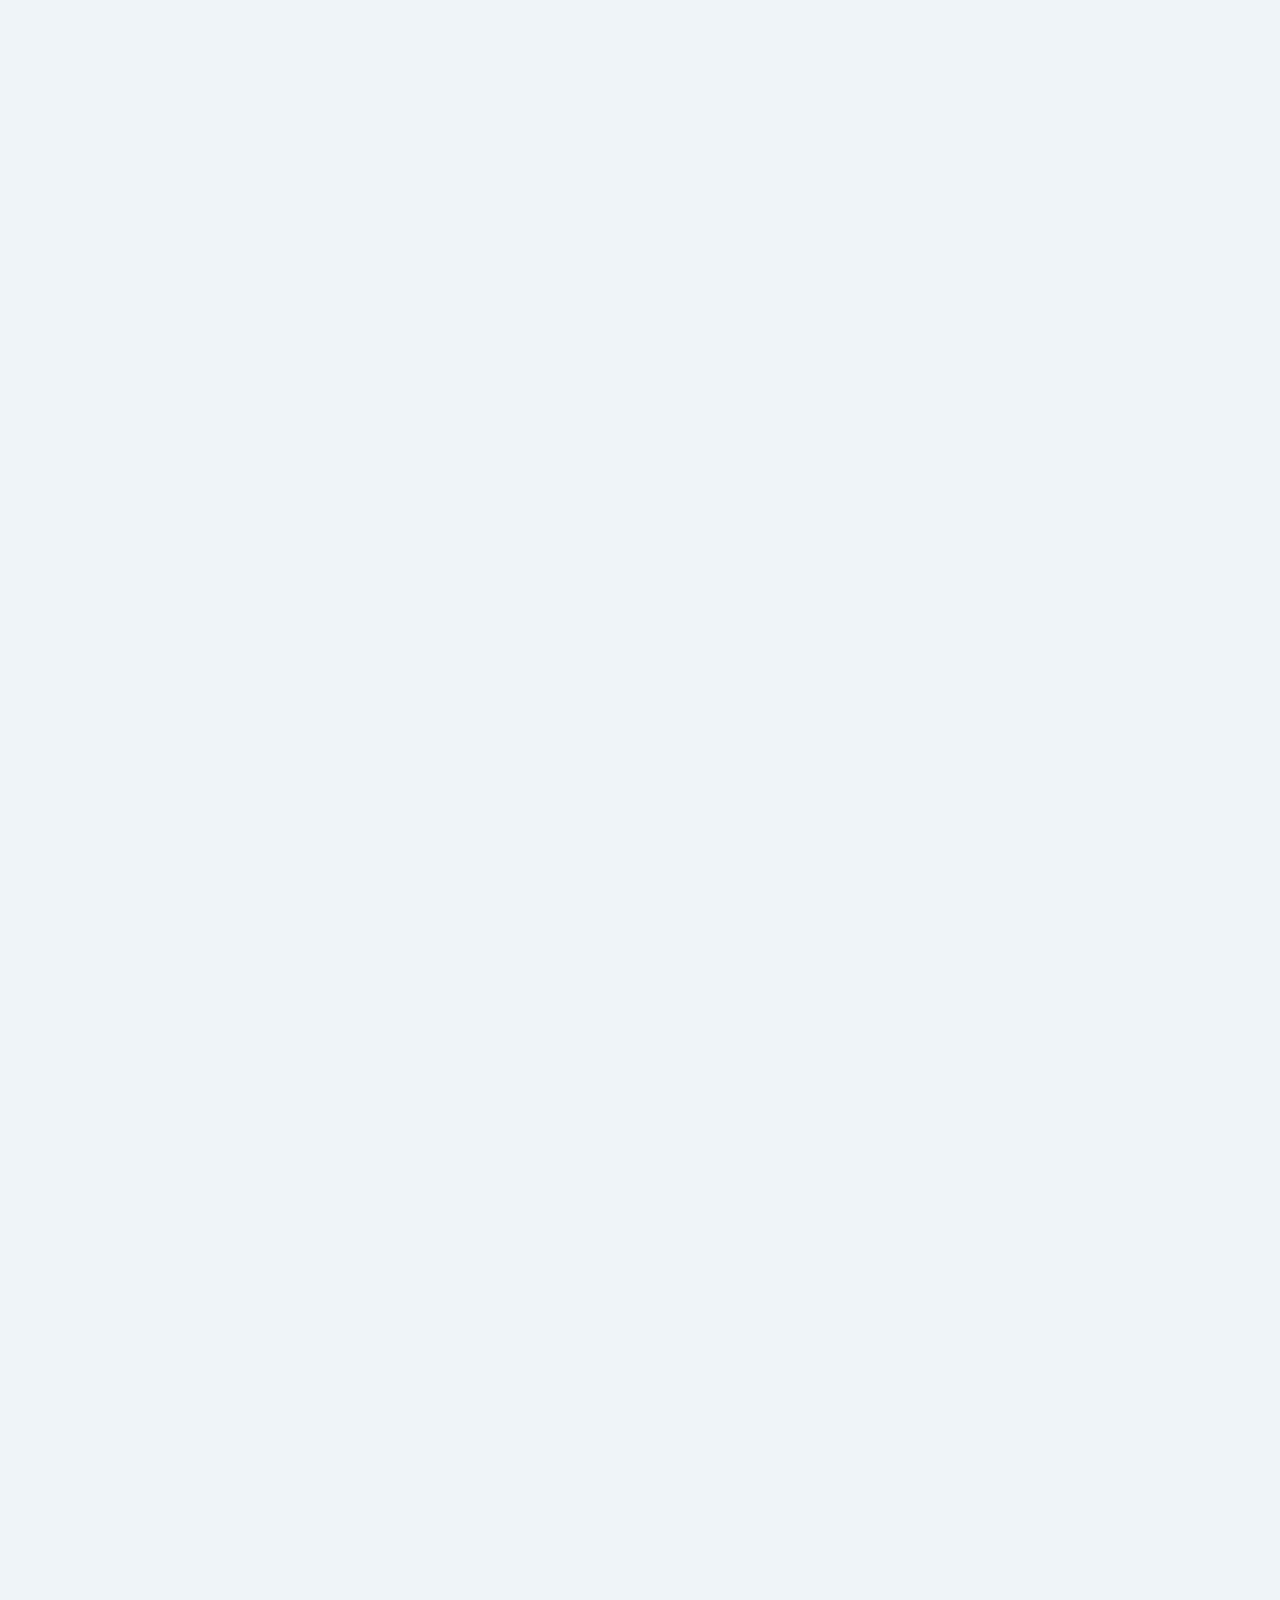
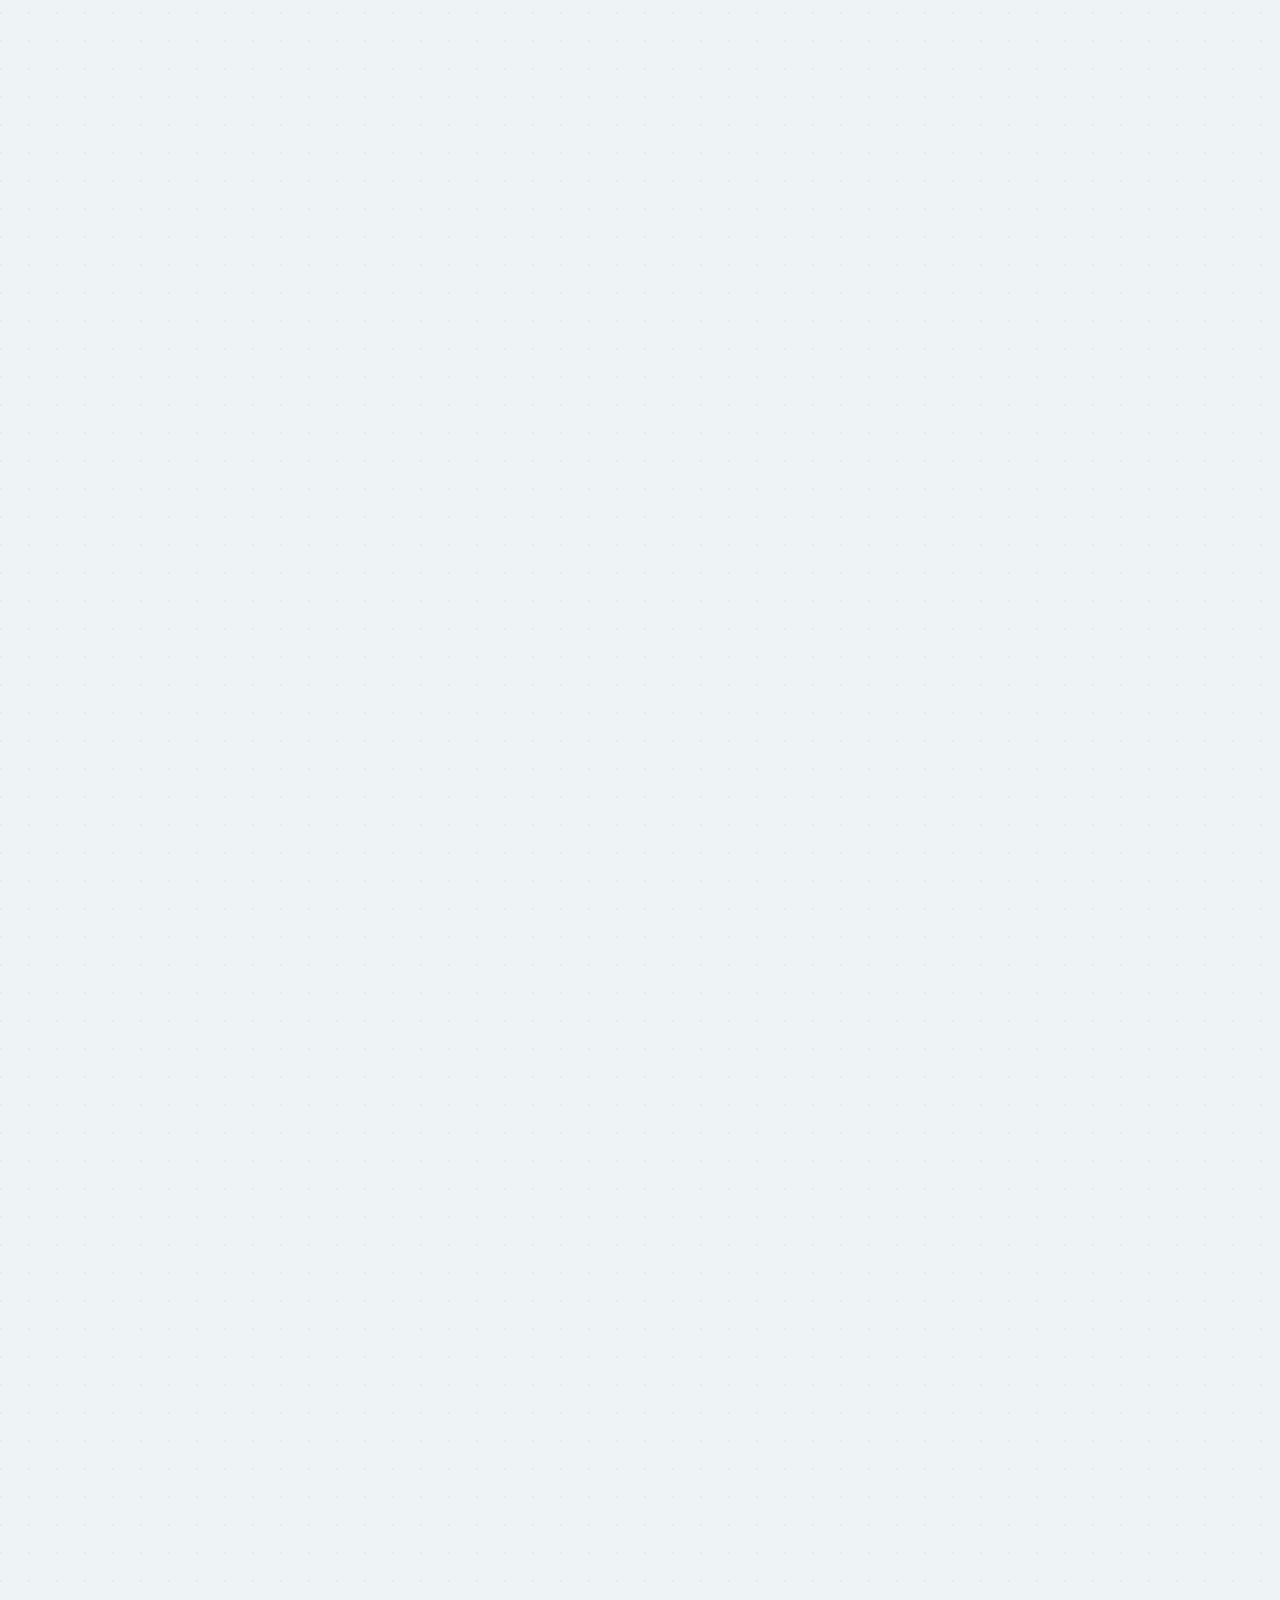
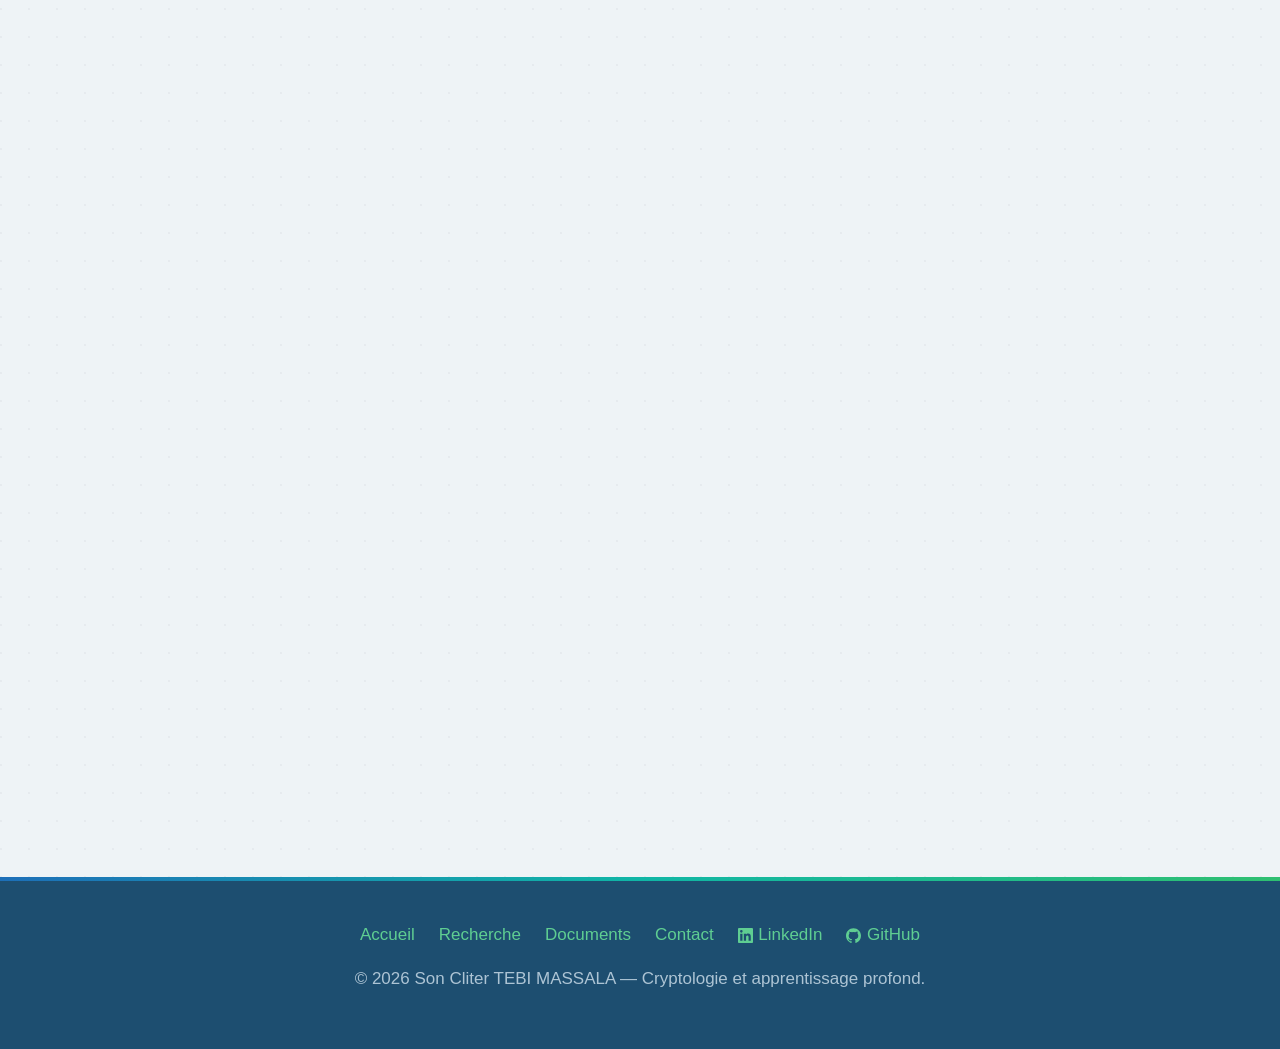
==== commit 9c539bf2: "Animations modernes : cartes en cascade + barre de progression + survol Co-Authored-By: Claude Opus " ====
--- a/index.html
+++ b/index.html
@@ -45,6 +45,7 @@
 </head>
 <body>
   <a class="skip-link" href="#contenu">Aller au contenu principal</a>
+  <div class="scroll-progress" aria-hidden="true"></div>
 
   <!-- ===================== EN-TÊTE / NAVIGATION ===================== -->
   <header class="site-header">
@@ -162,12 +163,16 @@
 
     <!-- ===================== PARCOURS & FORMATION ===================== -->
     <section class="section section--alt reveal" id="parcours">
-      <div class="container">
-        <div class="section-head">
-          <p class="section-eyebrow">Itinéraire</p>
-          <h2 class="section-title">Parcours et formation</h2>
-          <p class="section-lead">Une progression continue des mathématiques fondamentales vers la recherche en cryptologie appliquée.</p>
-        </div>
+      <div class="parcours-banner">
+        <div class="container">
+          <div class="section-head section-head--ondark">
+            <p class="section-eyebrow">Itinéraire</p>
+            <h2 class="section-title">Parcours et formation</h2>
+            <p class="section-lead">Une progression continue des mathématiques fondamentales vers la recherche en cryptologie appliquée.</p>
+          </div>
+        </div>
+      </div>
+      <div class="container">
         <div class="timeline">
           <article class="tl-item">
             <p class="tl-period">Depuis sept. 2024</p>
@@ -215,12 +220,16 @@
 
     <!-- ===================== COMPÉTENCES ===================== -->
     <section class="section reveal" id="competences">
-      <div class="container">
-        <div class="section-head">
-          <p class="section-eyebrow">Expertise</p>
-          <h2 class="section-title">Compétences</h2>
-          <p class="section-lead">Un socle mathématique solide au service de la cryptographie, des codes correcteurs, de la sécurité des systèmes et de l'intelligence artificielle.</p>
-        </div>
+      <div class="skills-banner">
+        <div class="container">
+          <div class="section-head section-head--ondark">
+            <p class="section-eyebrow">Expertise</p>
+            <h2 class="section-title">Compétences</h2>
+            <p class="section-lead">Un socle mathématique solide au service de la cryptographie, des codes correcteurs, de la sécurité des systèmes et de l'intelligence artificielle.</p>
+          </div>
+        </div>
+      </div>
+      <div class="container">
         <div class="skills-grid">
           <article class="skill-card">
             <h3><span class="sk-ico"><svg viewBox="0 0 24 24" fill="none" stroke="currentColor" stroke-width="1.7" stroke-linecap="round" stroke-linejoin="round" aria-hidden="true"><path d="M6 11h12v8a1 1 0 0 1-1 1H7a1 1 0 0 1-1-1z"/><path d="M9 11V8a3 3 0 0 1 6 0v3"/></svg></span> Cryptographie symétrique <span class="idx">01</span></h3>
--- a/css/styles.css
+++ b/css/styles.css
@@ -445,8 +445,9 @@
 /* --- Compétences --------------------------------------------------------- */
 .skills-grid {
   display: grid;
-  grid-template-columns: repeat(auto-fit, minmax(260px, 1fr));
+  grid-template-columns: repeat(auto-fill, minmax(340px, 1fr));
   gap: var(--space-3);
+  align-items: start;
 }
 .skill-card {
   background: var(--surface);
@@ -480,15 +481,16 @@
 }
 .sk-ico svg { width: 20px; height: 20px; }
 .skill-card:hover .sk-ico { background: var(--accent); color: #fff; border-color: var(--accent); transition: background 0.2s ease, color 0.2s ease; }
-.tag-list { display: flex; flex-wrap: wrap; gap: 0.4rem; list-style: none; margin: 0; padding: 0; }
+.tag-list { display: flex; flex-wrap: wrap; gap: 0.35rem; list-style: none; margin: 0; padding: 0; }
 .tag-list li {
   font-family: var(--mono);
-  font-size: 0.78rem;
-  color: var(--ink-soft);
-  background: var(--surface-alt);
-  border: 1px solid var(--line);
-  border-radius: 999px;
-  padding: 0.25rem 0.7rem;
+  font-size: 0.74rem;
+  line-height: 1.2;
+  color: var(--ink);
+  background: rgba(29, 78, 112, 0.06);
+  border: 1px solid rgba(29, 78, 112, 0.16);
+  border-radius: 7px;
+  padding: 0.24rem 0.6rem;
 }
 
 /* --- Recherche & thèse --------------------------------------------------- */
@@ -787,17 +789,32 @@
     var(--surface-alt);
 }
 
-/* Section Recherche : bandeau vitrine sombre (visuel Canva) en tête de section. */
-#recherche { padding-top: 0; }
-.research-banner {
+/* Bandeaux vitrine sombre (visuels Canva) en tête de section. */
+#recherche, #competences, #parcours { padding-top: 0; }
+.research-banner, .skills-banner, .parcours-banner {
   position: relative;
   margin-bottom: var(--space-6);
   padding-block: clamp(3rem, 7vw, 5rem);
-  background:
+  background-color: #06131e;
+  background-repeat: no-repeat;
+  background-position: right center;
+  background-size: cover;
+  border-bottom: 1px solid var(--line);
+}
+.research-banner {
+  background-image:
     linear-gradient(90deg, rgba(4, 12, 20, 0.95) 0%, rgba(4, 12, 20, 0.82) 40%, rgba(4, 12, 20, 0.42) 72%, rgba(4, 12, 20, 0.2) 100%),
-    url('/img/recherche-bg.jpg') right center / cover no-repeat;
-  background-color: #06131e;
-  border-bottom: 1px solid var(--line);
+    url('/img/recherche-bg.jpg');
+}
+.skills-banner {
+  background-image:
+    linear-gradient(90deg, rgba(4, 12, 20, 0.95) 0%, rgba(4, 12, 20, 0.82) 42%, rgba(4, 12, 20, 0.44) 74%, rgba(4, 12, 20, 0.24) 100%),
+    url('/img/competences-bg.jpg');
+}
+.parcours-banner {
+  background-image:
+    linear-gradient(90deg, rgba(4, 12, 20, 0.95) 0%, rgba(4, 12, 20, 0.82) 42%, rgba(4, 12, 20, 0.44) 74%, rgba(4, 12, 20, 0.24) 100%),
+    url('/img/parcours-bg.jpg');
 }
 .section-head--ondark {
   text-align: left;
@@ -839,3 +856,211 @@
   .reveal.is-visible .section-title::after { animation: none; }
   .btn--accent::after, .btn--primary::after { display: none; }
 }
+
+/* =============================================================================
+   PALETTE VIVE & ANIMATIONS — appliquées sur tout le site
+   (dégradés multicolores, halos animés, cartes colorées). CSP respectée.
+   ========================================================================== */
+:root {
+  --c-blue: #1d6fb8;
+  --c-teal: #10a597;
+  --c-green: #2fae66;
+  --c-violet: #6d5cf0;
+  --c-cyan: #17a6d6;
+  --c-amber: #e0912f;
+  --grad-brand: linear-gradient(90deg, #1558a0, #0f8f80, #1d7a48);
+  --grad-vivid: linear-gradient(90deg, #1d6fb8, #10b6a6, #2fbf71);
+  --grad-hero: linear-gradient(90deg, #7fdcff, #7dffc4, #b9ff9e);
+}
+
+/* --- Titres en dégradé ---------------------------------------------------- */
+.section-title {
+  background-image: var(--grad-brand);
+  -webkit-background-clip: text;
+  background-clip: text;
+  -webkit-text-fill-color: transparent;
+  color: transparent;
+}
+.hero-title {
+  background-image: var(--grad-hero);
+  -webkit-background-clip: text;
+  background-clip: text;
+  -webkit-text-fill-color: transparent;
+  color: transparent;
+}
+/* Sur les bandeaux sombres, le titre reste blanc (lisibilité). */
+.section-head--ondark .section-title {
+  background: none;
+  -webkit-text-fill-color: #eef3f6;
+  color: #eef3f6;
+}
+/* Marque de navigation en dégradé. */
+.nav-brand {
+  background-image: var(--grad-vivid);
+  -webkit-background-clip: text;
+  background-clip: text;
+  -webkit-text-fill-color: transparent;
+  color: transparent;
+}
+.nav-brand span { -webkit-text-fill-color: var(--c-green); }
+
+/* Filet sous les titres : dégradé vif + scintillement. */
+.section-title::after { background: var(--grad-vivid); height: 4px; width: 72px; }
+
+/* --- Halos colorés animés dans chaque section ---------------------------- */
+.section { position: relative; overflow: hidden; }
+.section > * { position: relative; z-index: 1; }
+.section::before,
+.section::after {
+  content: "";
+  position: absolute;
+  z-index: 0;
+  border-radius: 50%;
+  filter: blur(70px);
+  opacity: 0.22;
+  pointer-events: none;
+}
+.section::before {
+  width: 440px; height: 440px;
+  background: radial-gradient(circle, var(--c-teal), transparent 70%);
+  top: -130px; left: -110px;
+  animation: floatBlob 17s ease-in-out infinite;
+}
+.section::after {
+  width: 480px; height: 480px;
+  background: radial-gradient(circle, var(--c-violet), transparent 70%);
+  bottom: -150px; right: -130px;
+  animation: floatBlob 22s ease-in-out infinite reverse;
+}
+.section--alt::before { background: radial-gradient(circle, var(--c-blue), transparent 70%); }
+.section--alt::after { background: radial-gradient(circle, var(--c-green), transparent 70%); }
+@keyframes floatBlob {
+  0%, 100% { transform: translate(0, 0) scale(1); }
+  50% { transform: translate(46px, 34px) scale(1.12); }
+}
+
+/* --- Voile coloré animé sur le hero -------------------------------------- */
+.hero::before {
+  display: block;
+  content: "";
+  position: absolute;
+  inset: 0;
+  z-index: 0;
+  background: linear-gradient(120deg, rgba(29, 111, 184, 0.38), rgba(16, 182, 166, 0.28), rgba(109, 92, 240, 0.34));
+  background-size: 220% 220%;
+  mix-blend-mode: screen;
+  animation: heroShift 14s ease infinite;
+  pointer-events: none;
+}
+@keyframes heroShift {
+  0% { background-position: 0% 50%; }
+  50% { background-position: 100% 50%; }
+  100% { background-position: 0% 50%; }
+}
+
+/* --- Cartes colorées ----------------------------------------------------- */
+.skill-card { border-top: 3px solid var(--c-blue); }
+.skill-card:nth-child(3n+2) { border-top-color: var(--c-teal); }
+.skill-card:nth-child(3n) { border-top-color: var(--c-green); }
+.skill-card:nth-child(4n) { border-top-color: var(--c-violet); }
+.sk-ico { color: #fff; background: var(--grad-vivid); border: 0; }
+.skill-card:hover { box-shadow: 0 18px 42px rgba(29, 111, 184, 0.18); border-color: var(--c-teal); }
+
+.tl-item:nth-child(2n) { border-left-color: var(--c-teal); }
+.tl-item:nth-child(3n) { border-left-color: var(--c-violet); }
+.tl-item:nth-child(4n) { border-left-color: var(--c-cyan); }
+
+.pub-item:hover { box-shadow: 0 16px 40px rgba(16, 182, 166, 0.18); border-color: var(--c-teal); }
+.doc-card:hover { box-shadow: 0 16px 40px rgba(109, 92, 240, 0.18); border-color: var(--c-violet); }
+.contact-card:hover { box-shadow: 0 16px 40px rgba(47, 174, 102, 0.18); border-color: var(--c-green); }
+
+/* Étiquettes/pastilles colorées. */
+.pub-year { color: var(--c-blue); }
+.doc-cat { color: var(--c-violet); }
+.tl-period { color: var(--c-teal); }
+.contact-card .ico { color: var(--c-blue); }
+.contact-card:nth-child(2n) .ico { color: var(--c-teal); }
+.contact-card:nth-child(3n) .ico { color: var(--c-violet); }
+
+/* --- Boutons dégradés ----------------------------------------------------- */
+.btn--accent { background: var(--grad-vivid); }
+.btn--accent:hover { background: linear-gradient(90deg, #1558a0, #0f8f80, #1d7a48); }
+.btn--primary { background: linear-gradient(90deg, var(--ink), var(--c-blue)); }
+.btn--primary:hover { background: linear-gradient(90deg, var(--c-blue), var(--c-teal)); }
+.doc-filter[aria-pressed="true"] { background: var(--grad-vivid); border-color: transparent; }
+
+/* --- Pied de page coloré -------------------------------------------------- */
+.site-footer { border-top: 4px solid transparent; border-image: var(--grad-vivid) 1; }
+.site-footer a { color: var(--accent-light); }
+
+/* --- Dégradés vivants qui se déplacent dans les titres ------------------- */
+.section-title, .hero-title, .nav-brand {
+  background-size: 220% auto;
+  animation: hueShift 9s ease infinite;
+}
+@keyframes hueShift {
+  0%, 100% { background-position: 0% center; }
+  50% { background-position: 100% center; }
+}
+
+/* Pastilles d'icônes : léger halo qui respire. */
+.sk-ico { animation: icoPulse 3.4s ease-in-out infinite; }
+@keyframes icoPulse {
+  0%, 100% { box-shadow: 0 0 0 0 rgba(16, 182, 166, 0); }
+  50% { box-shadow: 0 0 16px 2px rgba(16, 182, 166, 0.35); }
+}
+
+/* --- Apparition en cascade des cartes (au défilement) -------------------- */
+.reveal.is-visible .skills-grid > *,
+.reveal.is-visible .timeline > *,
+.reveal.is-visible .docs-grid > *,
+.reveal.is-visible .pub-list > *,
+.reveal.is-visible .contact-grid > *,
+.reveal.is-visible .logos-row > * {
+  animation: cardRise 0.6s cubic-bezier(0.2, 0.7, 0.2, 1) both;
+}
+@keyframes cardRise {
+  from { opacity: 0; transform: translateY(26px); }
+  to { opacity: 1; transform: none; }
+}
+.reveal.is-visible :is(.skills-grid, .timeline, .docs-grid, .pub-list, .contact-grid, .logos-row) > *:nth-child(1) { animation-delay: 0.04s; }
+.reveal.is-visible :is(.skills-grid, .timeline, .docs-grid, .pub-list, .contact-grid, .logos-row) > *:nth-child(2) { animation-delay: 0.1s; }
+.reveal.is-visible :is(.skills-grid, .timeline, .docs-grid, .pub-list, .contact-grid, .logos-row) > *:nth-child(3) { animation-delay: 0.16s; }
+.reveal.is-visible :is(.skills-grid, .timeline, .docs-grid, .pub-list, .contact-grid, .logos-row) > *:nth-child(4) { animation-delay: 0.22s; }
+.reveal.is-visible :is(.skills-grid, .timeline, .docs-grid, .pub-list, .contact-grid, .logos-row) > *:nth-child(5) { animation-delay: 0.28s; }
+.reveal.is-visible :is(.skills-grid, .timeline, .docs-grid, .pub-list, .contact-grid, .logos-row) > *:nth-child(6) { animation-delay: 0.34s; }
+.reveal.is-visible :is(.skills-grid, .timeline, .docs-grid, .pub-list, .contact-grid, .logos-row) > *:nth-child(7) { animation-delay: 0.4s; }
+.reveal.is-visible :is(.skills-grid, .timeline, .docs-grid, .pub-list, .contact-grid, .logos-row) > *:nth-child(8) { animation-delay: 0.46s; }
+.reveal.is-visible :is(.skills-grid, .timeline, .docs-grid, .pub-list, .contact-grid, .logos-row) > *:nth-child(n+9) { animation-delay: 0.5s; }
+
+/* --- Barre de progression de lecture (haut de page) ---------------------- */
+.scroll-progress {
+  position: fixed;
+  top: 0;
+  left: 0;
+  height: 3px;
+  width: 100%;
+  z-index: 200;
+  background: var(--grad-vivid);
+  transform: scaleX(0);
+  transform-origin: 0 50%;
+  animation: growProgress linear both;
+  animation-timeline: scroll(root);
+  pointer-events: none;
+}
+@keyframes growProgress { to { transform: scaleX(1); } }
+
+/* --- Survol de carte : légère élévation + zoom doux ---------------------- */
+.skill-card:hover, .doc-card:hover, .pub-item:hover, .contact-card:hover, .tl-item:hover {
+  transform: translateY(-6px) scale(1.012);
+}
+
+/* --- Réduction de mouvement ---------------------------------------------- */
+@media (prefers-reduced-motion: reduce) {
+  .section::before, .section::after,
+  .hero::before,
+  .section-title, .hero-title, .nav-brand,
+  .sk-ico { animation: none; }
+  .reveal.is-visible :is(.skills-grid, .timeline, .docs-grid, .pub-list, .contact-grid, .logos-row) > * { animation: none; }
+  .scroll-progress { display: none; }
+}
